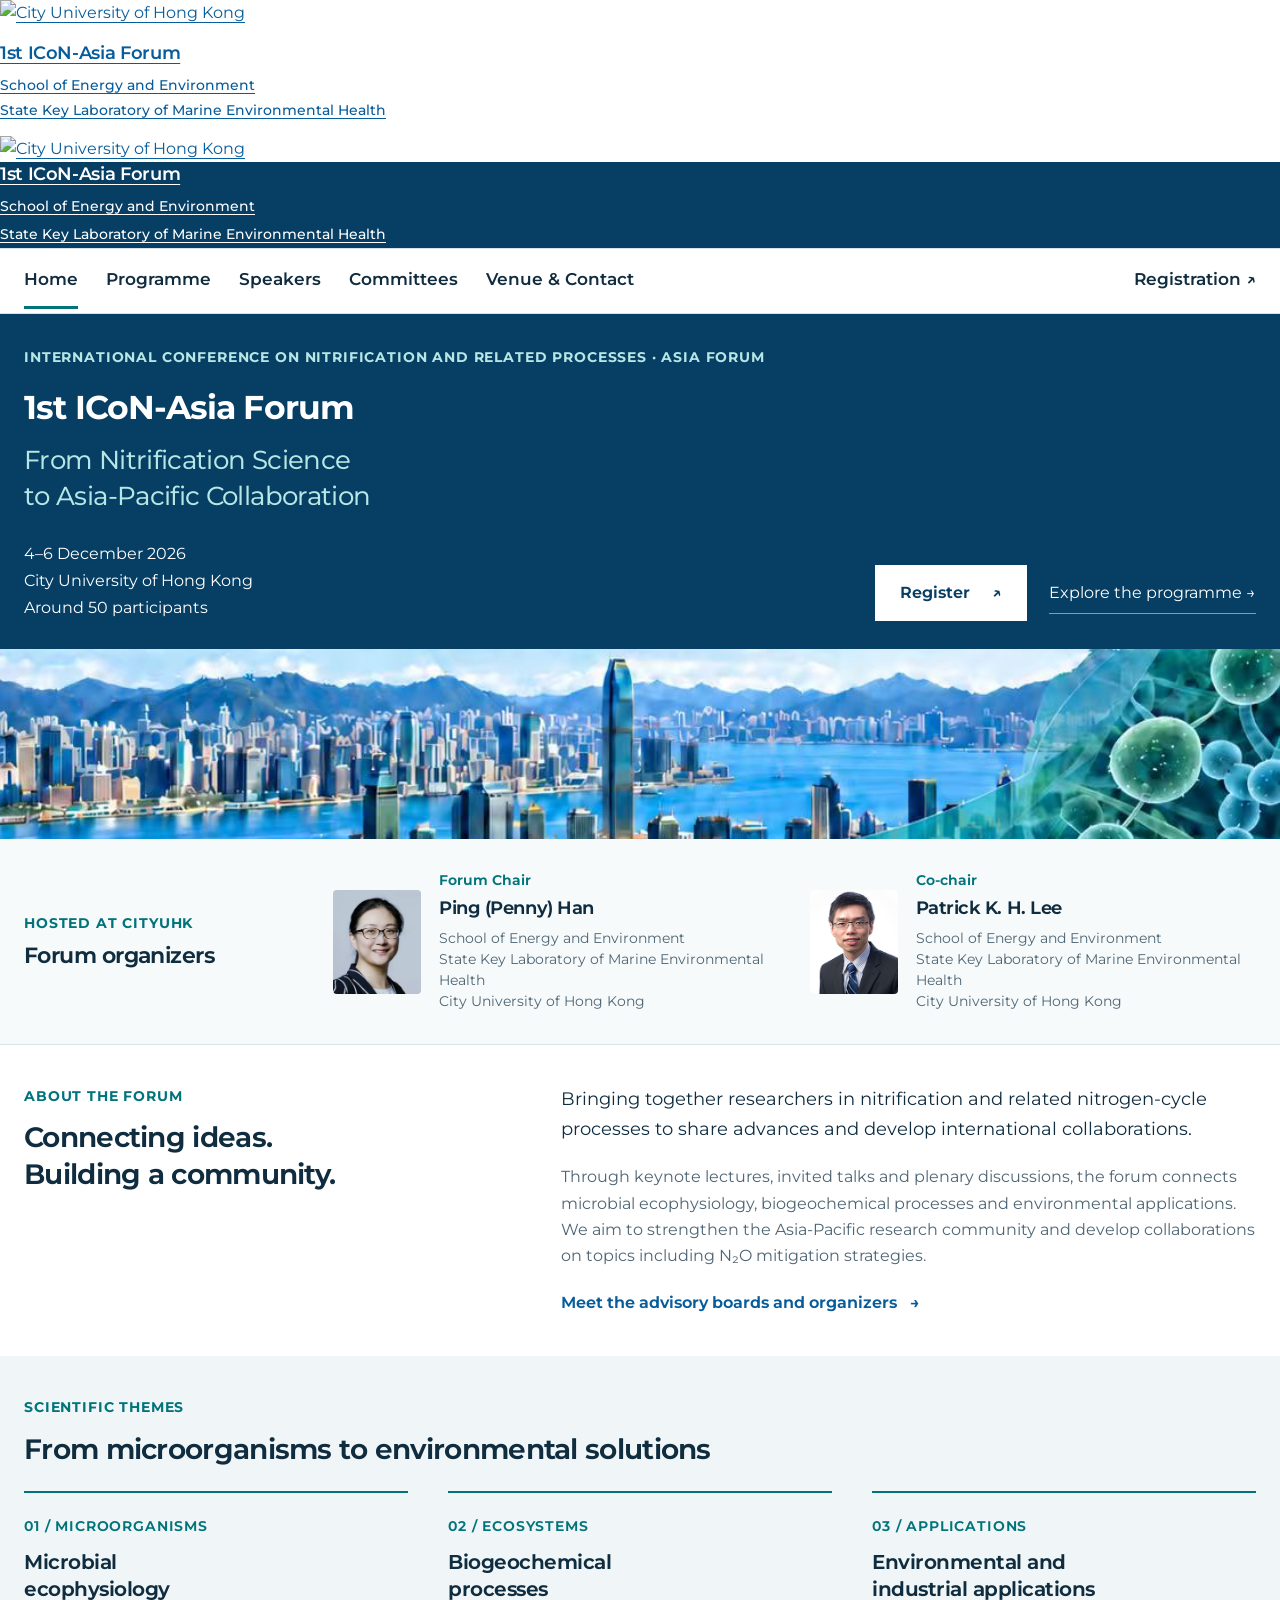
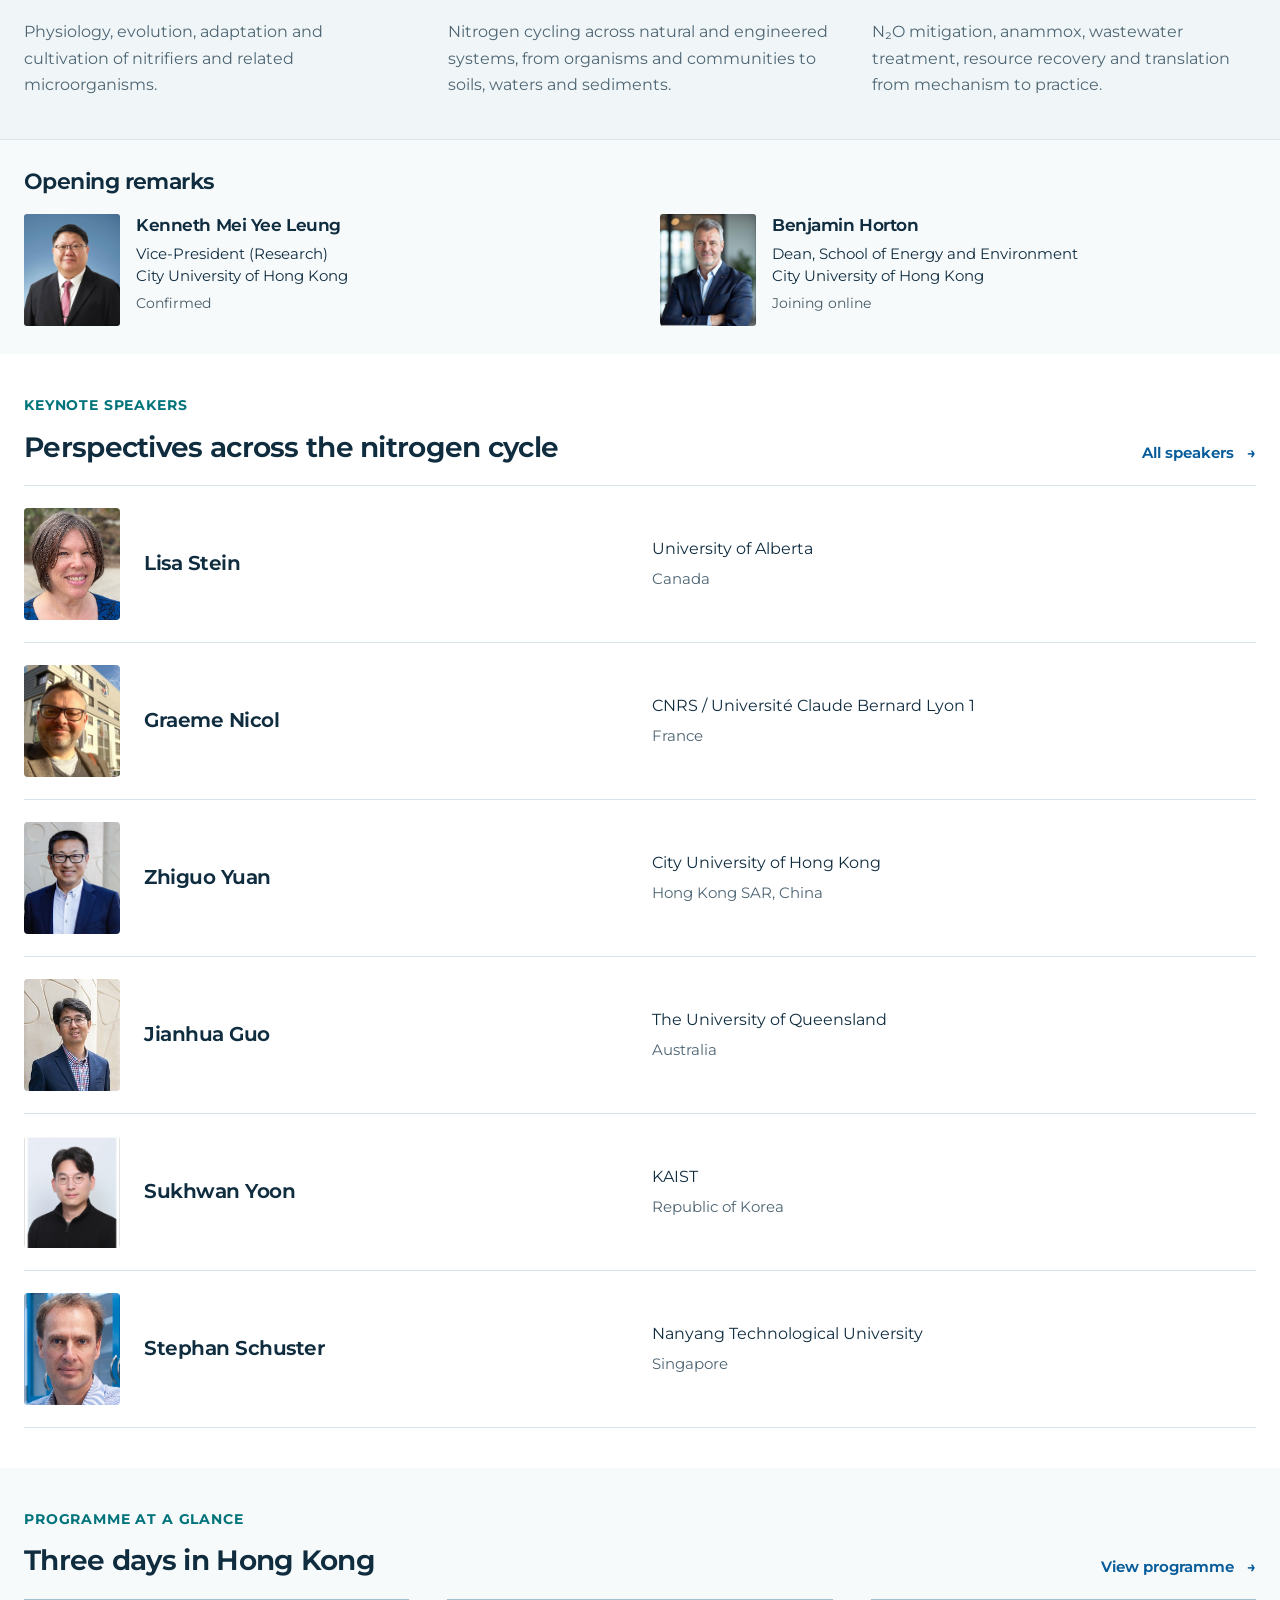
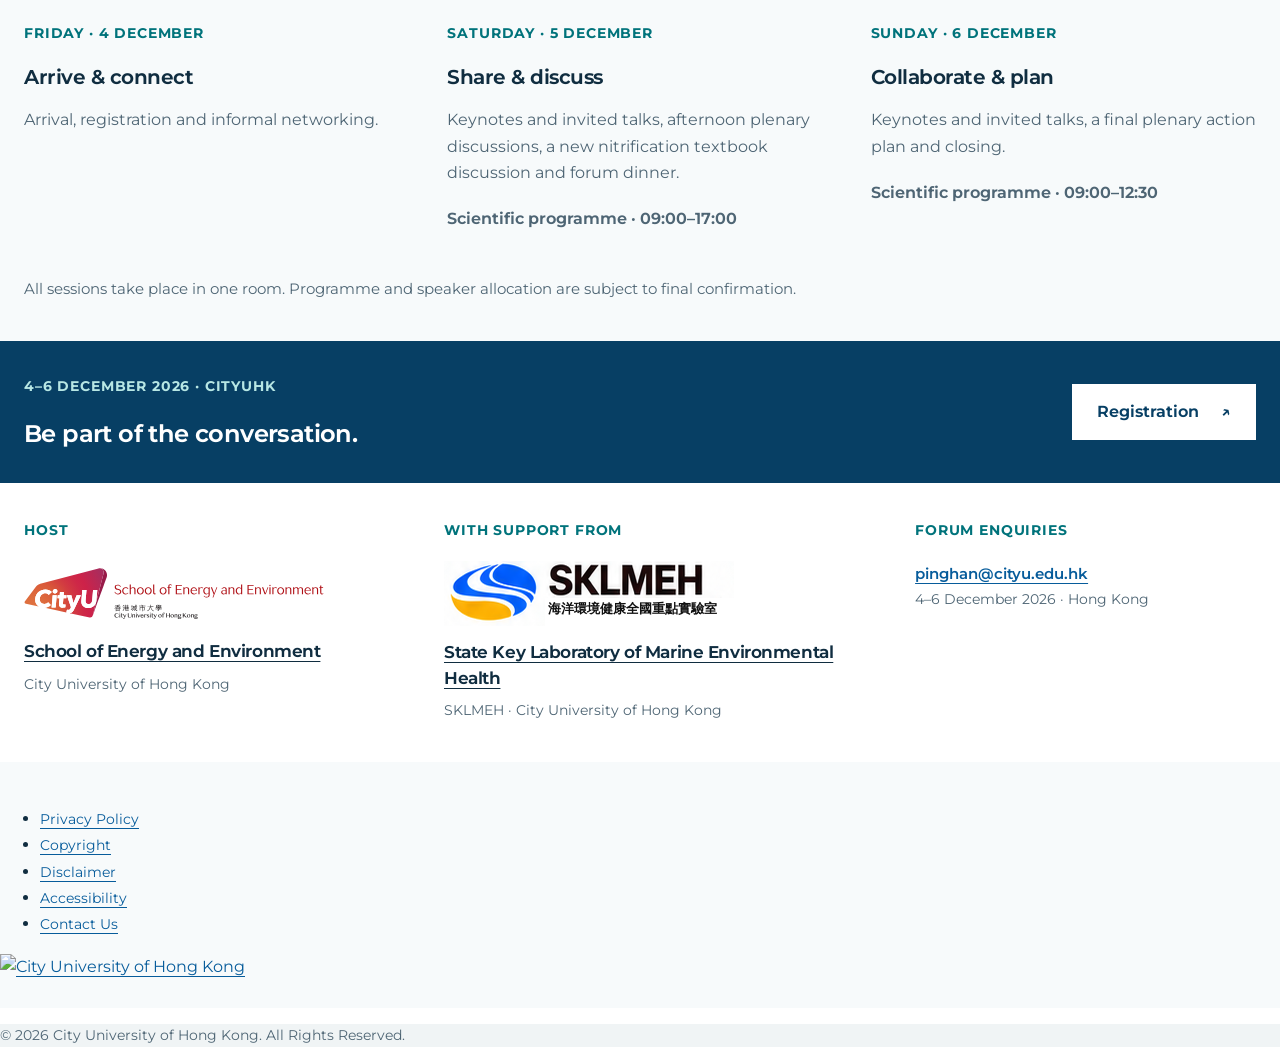
==== index.html @ fdf96204 "Place opening speakers before keynotes with new portraits" ====
<!DOCTYPE html><html lang="en"><head>
<!-- Relative paths allow deployment to any CityU subdirectory. -->

<!-- Required meta tags -->
<meta charset="utf-8">
<meta name="viewport" content="width=device-width, initial-scale=1.0">
<link rel="icon" href="https://template.cityu.edu.hk/template/favicon.ico">

<!-- Preconnect -->
<link rel="preconnect" href="https://template.cityu.edu.hk/">
<link rel="preconnect" href="https://fonts.googleapis.com">
<link rel="preconnect" href="https://fonts.gstatic.com" crossorigin>

<!-- Required CSS -->
<link rel="stylesheet" href="https://fonts.googleapis.com/css2?family=Montserrat:ital,wght@0,100..900;1,100..900&display=swap">
<link rel="stylesheet" href="https://template.cityu.edu.hk/template/v3/css/bootstrap/bootstrap.min.css">
<link rel="stylesheet" href="https://template.cityu.edu.hk/template/v3/css/bootstrap-icons/bootstrap-icons.min.css">
<link rel="stylesheet" href="https://template.cityu.edu.hk/template/v3/css/swiper/swiper-bundle.min.css">
<link rel="stylesheet" href="https://template.cityu.edu.hk/template/v3/css/aos/aos.css">
<link rel="stylesheet" href="https://template.cityu.edu.hk/template/v3/css/custom.css">
<link rel="stylesheet" href="https://template.cityu.edu.hk/template/v3/css/cityu.base.css">

<!-- Place your custom CSS here -->
<link rel="stylesheet" href="css/custom.css?v=20261119b">
<title>1st ICoN-Asia Forum 2026 | CityUHK</title><meta name="description" content="Join the 1st ICoN-Asia Forum at CityUHK, 4–6 December 2026. Nitrification science, nitrogen-cycle research and Asia-Pacific collaboration."><meta name="author" content="School of Energy and Environment, City University of Hong Kong"><meta name="theme-color" content="#073f64"><meta property="og:title" content="1st ICoN-Asia Forum 2026 | CityUHK"><meta property="og:description" content="Join the 1st ICoN-Asia Forum at CityUHK, 4–6 December 2026. Nitrification science, nitrogen-cycle research and Asia-Pacific collaboration."><meta property="og:type" content="website"></head><body class="cityu-template-3 cityu-template-3-0 cityu-base-layout cityu-base-style cityu-theme-blue theme-color-blue forum-site"><a class="skip-link" href="#main-content">Skip to main content</a>
<!-- Header -->
<header class="cityu-header header-color-default">
  <div class="cityu-header-inner">

    <!-- Header : Large screen -->
    <div class="cityu-header-lg d-none d-xl-block">
      <div class="container-max">

        <!-- For Others -->
        <div class="cityu-header-lg-subsite">
          <div class="cityu-header-lg-logo">
            <a href="https://www.cityu.edu.hk" target="_blank" rel="noopener">
              <img src="https://template.cityu.edu.hk/template/logo/CityU/CityU_Horizontal_Logo_CMYK.svg" alt="City University of Hong Kong">
            </a>
          </div>
          <div class="cityu-header-lg-name">
            <a href="index.htm">
              1st ICoN-Asia Forum
            </a>
            <div class="forum-host-unit"><a href="https://www.cityu.edu.hk/see/home.aspx">School of Energy and Environment</a></div>
            <div class="forum-host-unit forum-lab-unit"><a href="https://www.cityu.edu.hk/sklmeh/">State Key Laboratory of Marine Environmental Health</a></div>
          </div>
        </div>

      </div>
    </div>

    <!-- Header : Small screen -->
    <div class="cityu-header-md d-xl-none">

      <!-- For All -->
      <div class="cityu-header-md-logo container-max">
        <a href="https://www.cityu.edu.hk" target="_blank" rel="noopener">
          <img src="https://template.cityu.edu.hk/template/logo/CityU/CityU_Horizontal_Logo_CMYK.svg" alt="City University of Hong Kong">
        </a>
      </div>
      <div class="cityu-header-md-name container-max">
        <a href="index.htm">
          1st ICoN-Asia Forum
        </a>
        <div class="forum-host-unit"><a href="https://www.cityu.edu.hk/see/home.aspx">School of Energy and Environment</a></div>
            <div class="forum-host-unit forum-lab-unit"><a href="https://www.cityu.edu.hk/sklmeh/">State Key Laboratory of Marine Environmental Health</a></div>
      </div>

    </div>

  </div>
</header>

<nav class="cityu-menu menu-color-default forum-nav" aria-label="Main navigation"><div class="cityu-menu-inner container-max"><button class="forum-menu-toggle" type="button" aria-expanded="false" aria-controls="forum-navigation"><span>Menu</span><span aria-hidden="true">☰</span></button><div class="forum-navigation" id="forum-navigation">
<ul class="cityu-menu-main navbar-nav me-auto"><li class="nav-item"><a class="nav-link" href="index.htm">Home</a></li><li class="nav-item"><a class="nav-link" href="programme.htm">Programme</a></li><li class="nav-item"><a class="nav-link" href="speakers.htm">Speakers</a></li><li class="nav-item"><a class="nav-link" href="committees.htm">Committees</a></li><li class="nav-item"><a class="nav-link" href="contact.htm">Venue &amp; Contact</a></li></ul>

<ul class="cityu-menu-tools"><li><a class="forum-register-nav" href="registration.htm">Registration <span aria-hidden="true">↗</span></a></li></ul>

</div></div></nav>

<div class="cityu"><main class="cityu-main" id="main-content" tabindex="-1"><div class="cityu-main-inner"><section class="forum-hero"><div class="forum-container hero-content"><p class="eyebrow">International Conference on Nitrification and Related Processes · Asia Forum</p><h1>1st ICoN-Asia Forum</h1><p class="hero-tagline">From Nitrification Science<br>to Asia-Pacific Collaboration</p><div class="hero-bottom"><p class="hero-details"><span>4–6 December 2026</span><span>City University of Hong Kong</span><span>Around 50 participants</span></p><div class="hero-actions"><a class="forum-button light" href="registration.htm">Register <span aria-hidden="true">↗</span></a><a class="hero-text-link" href="programme.htm">Explore the programme <span aria-hidden="true">→</span></a></div></div></div><div class="harbour-strip" role="img" aria-label="Hong Kong harbour skyline and microbial imagery from the forum poster"><img src="img/forum-banner-poster-v4.jpg" alt="" width="1122" height="1402" fetchpriority="high"></div></section>
<section class="organizer-strip" aria-labelledby="organizers-title"><div class="forum-container organizer-layout"><div><p class="eyebrow">Hosted at CityUHK</p><h2 id="organizers-title">Forum organizers</h2></div><article class="organizer-card"><img class="person-portrait" src="img/people/ping-han.jpg" alt="Ping (Penny) Han" width="88" height="104" loading="lazy" decoding="async"><div><p class="organizer-role">Forum Chair</p><h3><a class="person-profile" href="https://www.cityu.edu.hk/en/see/people/prof-ping-han">Ping (Penny) Han</a></h3><p class="organizer-affiliation">School of Energy and Environment<br>State Key Laboratory of Marine Environmental Health<br>City University of Hong Kong</p></div></article><article class="organizer-card"><img class="person-portrait" src="img/people/patrick-lee.jpg" alt="Patrick K. H. Lee" width="88" height="104" loading="lazy" decoding="async"><div><p class="organizer-role">Co-chair</p><h3><a class="person-profile" href="https://www.cityu.edu.hk/en/see/people/prof-patrick-k-h-lee">Patrick K. H. Lee</a></h3><p class="organizer-affiliation">School of Energy and Environment<br>State Key Laboratory of Marine Environmental Health<br>City University of Hong Kong</p></div></article></div></section>
<section class="forum-section"><div class="forum-container intro-grid"><div><p class="eyebrow">About the forum</p><h2>Connecting ideas.<br>Building a community.</h2></div><div class="intro-copy"><p class="lead-text">Bringing together researchers in nitrification and related nitrogen-cycle processes to share advances and develop international collaborations.</p><p>Through keynote lectures, invited talks and plenary discussions, the forum connects microbial ecophysiology, biogeochemical processes and environmental applications. We aim to strengthen the Asia-Pacific research community and develop collaborations on topics including N₂O mitigation strategies.</p><a class="text-link" href="committees.htm">Meet the advisory boards and organizers <span aria-hidden="true">→</span></a></div></div></section>
<section class="forum-section theme-section"><div class="forum-container"><p class="eyebrow">Scientific themes</p><h2>From microorganisms to environmental solutions</h2><div class="theme-grid"><article><span class="theme-index">01 / Microorganisms</span><h3>Microbial<br> ecophysiology</h3><p>Physiology, evolution, adaptation and cultivation of nitrifiers and related microorganisms.</p></article><article><span class="theme-index">02 / Ecosystems</span><h3>Biogeochemical<br> processes</h3><p>Nitrogen cycling across natural and engineered systems, from organisms and communities to soils, waters and sediments.</p></article><article><span class="theme-index">03 / Applications</span><h3>Environmental and<br> industrial applications</h3><p>N₂O mitigation, anammox, wastewater treatment, resource recovery and translation from mechanism to practice.</p></article></div></div></section>
<section class="forum-section opening-section" aria-labelledby="opening-remarks"><div class="forum-container"><h2 id="opening-remarks">Opening remarks</h2><div class="opening-speakers"><article class="opening-speaker"><img class="opening-portrait" src="img/people/kenneth-leung-portrait.png" alt="Kenneth Mei Yee Leung" width="96" height="112" loading="lazy" decoding="async"><div><h3><a class="person-profile" href="https://www.cityu.edu.hk/en/chem/people/academic-staff/myleung">Kenneth Mei Yee Leung</a></h3><p>Vice-President (Research)<br>City University of Hong Kong</p><p class="opening-mode">Confirmed</p></div></article><article class="opening-speaker"><img class="opening-portrait" src="img/people/benjamin-horton-portrait.jpg" alt="Benjamin Horton" width="96" height="112" loading="lazy" decoding="async"><div><h3><a class="person-profile" href="https://www.cityu.edu.hk/see/people/prof-benjamin-horton">Benjamin Horton</a></h3><p>Dean, School of Energy and Environment<br>City University of Hong Kong</p><p class="opening-mode">Joining online</p></div></article></div></div></section>
<section class="forum-section"><div class="forum-container"><div class="section-title-row"><div><p class="eyebrow">Keynote speakers</p><h2>Perspectives across the nitrogen cycle</h2></div><a class="text-link" href="speakers.htm">All speakers <span aria-hidden="true">→</span></a></div><div class="speaker-list"><article class="speaker-row"><img class="person-portrait speaker-portrait" src="img/people/lisa-stein.jpg" alt="Lisa Stein" width="96" height="112" loading="lazy" decoding="async"><h3><a class="person-profile" href="https://apps.ualberta.ca/directory/person/stein1">Lisa Stein</a></h3><div><p>University of Alberta</p><span>Canada</span></div></article><article class="speaker-row"><img class="person-portrait speaker-portrait" src="img/people/graeme-nicol.jpg" alt="Graeme Nicol" width="96" height="112" loading="lazy" decoding="async"><h3><a class="person-profile" href="https://soilmicrobes.fr/team/">Graeme Nicol</a></h3><div><p>CNRS / Université Claude Bernard Lyon 1</p><span>France</span></div></article><article class="speaker-row"><img class="person-portrait speaker-portrait" src="img/people/zhiguo-yuan.jpg" alt="Zhiguo Yuan" width="96" height="112" loading="lazy" decoding="async"><h3><a class="person-profile" href="https://www.cityu.edu.hk/en/see/people/prof-zhiguo-yuan-am">Zhiguo Yuan</a></h3><div><p>City University of Hong Kong</p><span>Hong Kong SAR, China</span></div></article><article class="speaker-row"><img class="person-portrait speaker-portrait" src="img/people/jianhua-guo.jpg" alt="Jianhua Guo" width="96" height="112" loading="lazy" decoding="async"><h3><a class="person-profile" href="https://about.uq.edu.au/experts/3045">Jianhua Guo</a></h3><div><p>The University of Queensland</p><span>Australia</span></div></article><article class="speaker-row"><img class="person-portrait speaker-portrait" src="img/people/sukhwan-yoon.jpg" alt="Sukhwan Yoon" width="96" height="112" loading="lazy" decoding="async"><h3><a class="person-profile" href="https://cee.kaist.ac.kr/boards/view/people_en/58/sc_category/1">Sukhwan Yoon</a></h3><div><p>KAIST</p><span>Republic of Korea</span></div></article><article class="speaker-row"><img class="person-portrait speaker-portrait" src="img/people/stephan-schuster.png" alt="Stephan Schuster" width="96" height="112" loading="lazy" decoding="async"><h3><a class="person-profile" href="https://www.ntu.edu.sg/sbs/Research/lab-pages/stephan-schuster-lab">Stephan Schuster</a></h3><div><p>Nanyang Technological University</p><span>Singapore</span></div></article></div></div></section>

<section class="forum-section programme-summary"><div class="forum-container"><div class="section-title-row"><div><p class="eyebrow">Programme at a glance</p><h2>Three days in Hong Kong</h2></div><a class="text-link" href="programme.htm">View programme <span aria-hidden="true">→</span></a></div><div class="days-grid"><article><p class="day-label">Friday · 4 December</p><h3>Arrive &amp; connect</h3><p>Arrival, registration and informal networking.</p></article><article><p class="day-label">Saturday · 5 December</p><h3>Share &amp; discuss</h3><p>Keynotes and invited talks, afternoon plenary discussions, a new nitrification textbook discussion and forum dinner.</p><p class="time-note">Scientific programme · 09:00–17:00</p></article><article><p class="day-label">Sunday · 6 December</p><h3>Collaborate &amp; plan</h3><p>Keynotes and invited talks, a final plenary action plan and closing.</p><p class="time-note">Scientific programme · 09:00–12:30</p></article></div><p class="subtle-note">All sessions take place in one room. Programme and speaker allocation are subject to final confirmation.</p></div></section><section class="join-band"><div class="forum-container join-inner"><div><p class="eyebrow">4–6 December 2026 · CityUHK</p><h2>Be part of the conversation.</h2></div><a class="forum-button light" href="registration.htm">Registration <span aria-hidden="true">↗</span></a></div></section></div></main></div>
<footer class="cityu-footer footer-color-default forum-footer"><div class="forum-container forum-footer-top"><div><p class="eyebrow">Host</p><a class="footer-partner-logo" href="https://www.cityu.edu.hk/see/home.aspx"><img src="img/logos/see-logo.svg" alt="School of Energy and Environment, City University of Hong Kong" width="300" height="60" loading="lazy" decoding="async"></a><h2><a href="https://www.cityu.edu.hk/see/home.aspx">School of Energy and Environment</a></h2><p>City University of Hong Kong</p></div><div><p class="eyebrow">With support from</p><a class="footer-partner-logo footer-lab-logo" href="https://www.cityu.edu.hk/sklmeh/" aria-label="State Key Laboratory of Marine Environmental Health"><span class="poster-lab-logo" role="img" aria-label="SKLMEH · 海洋環境健康全國重點實驗室"><img src="downloads/icon-asia-forum-poster.png" alt="" width="1122" height="1402" loading="lazy" decoding="async" aria-hidden="true"><span class="lab-name-zh" lang="zh-Hant">海洋環境健康全國重點實驗室</span></span></a><h2><a href="https://www.cityu.edu.hk/sklmeh/">State Key Laboratory of Marine Environmental Health</a></h2><p>SKLMEH · City University of Hong Kong</p></div><div class="footer-contact"><p class="eyebrow">Forum enquiries</p><a href="mailto:pinghan@cityu.edu.hk">pinghan@cityu.edu.hk</a><p>4–6 December 2026 · Hong Kong</p></div></div><div class="cityu-footer-main"><div class="cityu-footer-main-inner container-xxl">
<!-- Footer Links -->
<ul class="cityu-footer-links">
  <li>
    <a href="https://www.cityu.edu.hk/web/privacy" target="_blank" rel="noopener">
      Privacy Policy
    </a>
  </li>
  <li>
    <a href="https://www.cityu.edu.hk/web/copyright" target="_blank" rel="noopener">
      Copyright
    </a>
  </li>
  <li>
    <a href="https://www.cityu.edu.hk/web/disclaimer" target="_blank" rel="noopener">
      Disclaimer
    </a>
  </li>
  <li>
    <a href="https://www.cityu.edu.hk/web/accessibility" target="_blank" rel="noopener">
      Accessibility
    </a>
  </li>
  <li><a href="contact.htm#accessibility-support">Contact Us</a></li>
</ul>
<div class="cityu-footer-logo"><a href="https://www.cityu.edu.hk" target="_blank" rel="noopener"><img loading="lazy" src="https://template.cityu.edu.hk/template/logo/CityU/CityU_Vertical_Logo_CMYK.svg" alt="City University of Hong Kong"></a></div></div></div><div class="cityu-footer-bottom"><div class="cityu-footer-bottom-inner container-xxl">
<ul class="cityu-footer-media"></ul>

<div class="cityu-footer-copyright">© <span id="year_time">2026</span> City University of Hong Kong. All Rights Reserved.</div></div></div></footer>

<!-- Required config file -->
<script src="js/cityu.config.js"></script>

<!-- Required scripts -->
<script src="https://template.cityu.edu.hk/template/v3/js/jquery/jquery.min.js"></script>
<script src="https://template.cityu.edu.hk/template/v3/js/bootstrap/bootstrap.bundle.min.js"></script>
<script src="https://template.cityu.edu.hk/template/v3/js/swiper/swiper-bundle.min.js"></script>
<script src="https://template.cityu.edu.hk/template/v3/js/aos/aos.js"></script>
<script src="https://template.cityu.edu.hk/template/v3/js/script.js"></script>
<script src="https://template.cityu.edu.hk/template/v3/js/cityu.base.js"></script>

<!-- Place your custom scripts here -->
<script src="js/custom.js"></script>
</body></html>
---- css/custom.css ----
/* ICoN-Asia Forum: extensions to CityU Web Template 3.0, blue theme. */
:root{--forum-ink:#102d40;--forum-navy:#073f64;--forum-blue:#075c9b;--forum-teal:#00737b;--forum-muted:#4e6574;--forum-line:#d6e3e8;--forum-wash:#f0f6f7}
body.forum-site{margin:0;color:var(--forum-ink);font-family:Montserrat,Arial,sans-serif;font-size:16px;line-height:1.7;background:white}.forum-site *{box-sizing:border-box}.forum-site a{color:var(--forum-blue);text-underline-offset:4px}.forum-site a:hover{color:var(--forum-teal)}.forum-site a:focus-visible,.forum-site button:focus-visible,.forum-site summary:focus-visible{outline:3px solid #075c9b;outline-offset:3px;box-shadow:0 0 0 3px white}.forum-site h1,.forum-site h2,.forum-site h3{font-family:Montserrat,Arial,sans-serif;color:var(--forum-ink);line-height:1.22;letter-spacing:-.035em}.forum-site h2{font-size:clamp(26px,3vw,38px);font-weight:650;margin:0 0 24px}.forum-site h3{font-size:22px;font-weight:650;margin:0 0 16px}.forum-site p{margin:0 0 20px}.forum-site img{max-width:100%}.forum-container{width:min(1200px,calc(100% - 80px));margin-inline:auto}.forum-section{padding:84px 0}.compact-top{padding-top:46px}.eyebrow{font-size:12px;font-weight:700;letter-spacing:.14em;text-transform:uppercase;color:var(--forum-teal);margin-bottom:20px!important}.lead-text{font-size:21px;line-height:1.65}.text-link{font-weight:650;text-decoration:none;display:inline-block}.text-link span{margin-left:9px}.subtle-note,.form-note{color:var(--forum-muted);font-size:13px}.notice{padding:18px 22px;background:var(--forum-wash);border-left:3px solid var(--forum-teal);font-size:14px;color:var(--forum-muted)}
.skip-link{position:absolute;top:-80px;left:20px;padding:12px 20px;background:white;z-index:3000}.skip-link:focus{top:8px}.forum-site .cityu-header-lg-name a,.forum-site .cityu-header-md-name a{font-weight:600;letter-spacing:-.02em}.forum-site .cityu-header-lg-subsite{min-height:112px}.forum-site .cityu-header-lg-logo img{max-height:75px}.forum-nav{position:sticky;top:0;z-index:900;border-block:1px solid var(--forum-line);background:#fff!important}.forum-nav .cityu-menu-inner{width:min(1200px,calc(100% - 80px));margin:auto;padding:0;display:block}.forum-navigation{display:flex;align-items:center;justify-content:space-between;min-height:64px}.forum-nav ul{display:flex;flex-direction:row;list-style:none;margin:0;padding:0;align-items:center;gap:24px}.forum-nav .nav-link,.forum-nav .cityu-menu-tools a{padding:20px 0!important;color:var(--forum-ink)!important;font-size:14px;font-weight:600;text-decoration:none;white-space:nowrap}.forum-nav a[aria-current=page]{box-shadow:inset 0 -3px var(--forum-teal)}.forum-nav .forum-register-nav{color:var(--forum-teal)!important}.forum-menu-toggle{display:none}
.forum-hero{background:var(--forum-navy);overflow:hidden}.hero-content{padding-top:52px;padding-bottom:42px}.forum-hero .eyebrow{color:#b7e7e4;max-width:1000px;line-height:1.7}.forum-hero h1{font-size:clamp(38px,4.8vw,66px);font-weight:700;color:white;margin:0 0 18px}.hero-tagline{font-size:clamp(24px,2.7vw,36px);line-height:1.3;color:#b7e7e4;font-weight:450;letter-spacing:-.025em;margin-bottom:34px!important}.hero-bottom{display:flex;align-items:flex-end;justify-content:space-between;gap:24px}.hero-details{color:white;font-size:14px;line-height:1.8;margin:0!important;display:flex;flex-direction:column}.hero-actions{display:flex;align-items:center;gap:22px}.forum-button{display:inline-flex;align-items:center;justify-content:center;gap:22px;padding:15px 24px;border:1px solid var(--forum-navy);background:var(--forum-navy);color:white!important;text-decoration:none;font-size:14px;font-weight:650;line-height:1.5;transition:background .15s}.forum-button:hover{background:var(--forum-teal);border-color:var(--forum-teal)}.forum-button.light{background:white;border-color:white;color:var(--forum-navy)!important}.forum-button.light:hover{background:#ddf0ee;border-color:#ddf0ee}.hero-text-link{font-size:13px;color:white!important;text-decoration:none;border-bottom:1px solid #7b9eb2;padding:8px 0}.harbour-strip{position:relative;width:100%;aspect-ratio:1122/178;overflow:hidden;background:#2b899e}.harbour-strip img{position:absolute;width:100%;height:auto;max-width:none;top:0;left:0;transform:translateY(-14.2%)}
.intro-grid{display:grid;grid-template-columns:.85fr 1.35fr;gap:100px}.intro-copy p:not(.lead-text){color:var(--forum-muted)}.theme-section{background:var(--forum-wash)}.theme-grid{display:grid;grid-template-columns:repeat(3,1fr);gap:40px;margin-top:44px}.theme-grid article{border-top:2px solid var(--forum-teal);padding-top:22px}.theme-index{font-size:11px;font-weight:650;color:var(--forum-teal);text-transform:uppercase;letter-spacing:.1em;display:block;margin-bottom:24px}.theme-grid h3{font-size:24px}.theme-grid p{color:var(--forum-muted);font-size:15px;margin:0}.section-title-row{display:flex;justify-content:space-between;align-items:flex-end;gap:35px;margin-bottom:24px}.section-title-row .text-link{white-space:nowrap;margin-bottom:26px;font-size:14px}.speaker-list{border-top:1px solid var(--forum-line)}.speaker-row{display:grid;grid-template-columns:55px 1fr 1.25fr;gap:22px;align-items:center;padding:24px 0;border-bottom:1px solid var(--forum-line)}.speaker-number{font-size:13px;color:var(--forum-teal)}.speaker-row h2,.speaker-row h3{font-size:25px;margin:0}.speaker-row p{font-size:15px;line-height:1.5;margin:0 0 4px}.speaker-row span{font-size:13px;color:var(--forum-muted)}.speaker-list+.notice{margin-top:28px}.programme-summary{background:#f7fafb}.days-grid{display:grid;grid-template-columns:repeat(3,1fr);gap:38px}.days-grid article{border-top:1px solid #a0becb;padding-top:22px}.day-label{font-size:12px;text-transform:uppercase;letter-spacing:.04em;font-weight:700;color:var(--forum-teal)}.days-grid h3{font-size:24px}.days-grid p:not(.day-label){color:var(--forum-muted);font-size:14px}.time-note{font-weight:650}.days-grid+.subtle-note{margin-top:24px;margin-bottom:0}.join-band{background:var(--forum-navy);padding:48px 0}.join-inner{display:flex;justify-content:space-between;align-items:center;gap:24px}.join-band .eyebrow{color:#b7e7e4}.join-band h2{color:white;margin:0;font-size:32px}.forum-footer{background:white!important}.forum-footer-top{display:grid;grid-template-columns:1.1fr 1.25fr 1fr;gap:45px;padding-top:56px;padding-bottom:40px}.forum-footer h2{font-size:17px;line-height:1.5;letter-spacing:-.01em;margin:0 0 8px}.forum-footer p{font-size:12px;color:var(--forum-muted);margin-bottom:12px}.forum-footer .eyebrow{font-size:10px;color:var(--forum-teal)}.footer-contact a{font-size:14px;font-weight:600}.forum-footer .cityu-footer-main{background:#f7fafb!important}.forum-footer .cityu-footer-main-inner{padding-top:28px;padding-bottom:28px}.forum-footer .cityu-footer-links{gap:20px}.forum-footer .cityu-footer-links a{font-size:12px}.forum-footer .cityu-footer-logo img{max-height:75px}.forum-footer .cityu-footer-bottom{background:#f0f4f5!important}.forum-footer .cityu-footer-copyright{font-size:11px;color:var(--forum-muted)}
.page-heading{background:var(--forum-wash);padding:24px 0 48px}.forum-breadcrumb{display:flex;gap:10px;color:var(--forum-muted);font-size:11px;margin-bottom:40px}.forum-breadcrumb a{color:var(--forum-muted)}.page-heading h1{font-size:clamp(38px,5vw,60px);font-weight:650;margin:0 0 20px}.page-intro{max-width:770px;color:var(--forum-muted);font-size:18px;margin:0!important}.format-strip{display:flex;flex-wrap:wrap;gap:16px 36px;border-block:1px solid var(--forum-line);padding:18px 0;margin-bottom:20px}.format-strip p{font-size:13px;margin:0}.format-strip strong{display:block;color:var(--forum-teal)}.schedule{margin-top:50px}.schedule-day{display:grid;grid-template-columns:150px 1fr;gap:45px;padding:40px 0;border-top:1px solid var(--forum-line)}.date-column{display:flex;flex-direction:column;line-height:1.2;color:var(--forum-teal)}.date-column span{font-size:13px}.date-column strong{font-size:66px;font-weight:500;letter-spacing:-.06em;margin:8px 0}.schedule-day h2{font-size:30px;margin:0 0 12px}.day-hours{color:var(--forum-muted);font-size:14px}.schedule-entry{display:grid;grid-template-columns:160px 1fr;gap:24px;border-top:1px solid var(--forum-line);padding:22px 0}.session-time{font-size:13px;font-weight:600;color:var(--forum-teal);margin:0!important}.schedule-entry h3{font-size:18px;margin:0 0 8px;letter-spacing:-.01em}.schedule-entry p:not(.session-time){font-size:14px;color:var(--forum-muted);margin:0}.highlight-entry{background:var(--forum-wash);padding:22px 18px;margin-inline:-18px;border-top:0}.discussion-grid{display:grid;grid-template-columns:1fr 1.1fr;gap:70px}.focus-list{list-style:none;padding:0;margin:0}.focus-list li{padding:16px 0;border-bottom:1px solid #cbdce3;font-size:15px}.focus-list li:first-child{padding-top:0}.opening-grid{display:grid;grid-template-columns:1fr 1fr;gap:60px;margin-top:38px}.opening-grid article{border-top:2px solid var(--forum-teal);padding-top:24px}.opening-grid h3{font-size:27px}.opening-grid p{color:var(--forum-muted);font-size:15px}.status-label,.role-label{color:var(--forum-teal)!important;font-size:13px;font-weight:600}.status-label{border:1px solid #94bcbc;padding:6px 12px;display:inline-block}.board-grid{display:grid;grid-template-columns:1fr 1fr;gap:90px;margin-top:55px}.board-grid h2{font-size:30px}.name-list{list-style:none;padding:0;margin:0;border-top:1px solid var(--forum-line)}.name-list li{padding:14px 0;border-bottom:1px solid var(--forum-line);font-size:20px}.registration-grid{display:grid;grid-template-columns:1.2fr .8fr;gap:100px;align-items:start}.registration-grid .forum-button{margin:14px 0 12px}.registration-grid>div>p:not(.lead-text):not(.eyebrow){color:var(--forum-muted)}.qr-panel{background:var(--forum-wash);border:1px solid var(--forum-line);padding:30px;text-align:center;margin:0}.qr-panel img{width:292px;height:auto;background:white}.qr-panel figcaption{font-size:23px;font-weight:650;margin-top:22px;color:var(--forum-navy)}.qr-panel p{font-size:12px;color:var(--forum-muted);margin:10px 0 0}.registration-download{border-top:1px solid var(--forum-line);padding-top:26px;margin-top:30px}.registration-download h3{font-size:21px}.registration-download p{font-size:14px}.faq-layout{display:grid;grid-template-columns:.8fr 1.2fr;gap:80px}.faq-list details{padding:22px 0;border-bottom:1px solid #cbdce3}.faq-list details:first-child{padding-top:0}.faq-list summary{cursor:pointer;font-size:16px;font-weight:600;line-height:1.5}.faq-list details p{font-size:14px;color:var(--forum-muted);margin:18px 0 8px}.faq-list details a{font-size:14px}.contact-grid{display:grid;grid-template-columns:1.05fr 1fr;gap:100px}.contact-panel{padding:36px;background:var(--forum-wash)}.contact-panel h2{font-size:29px}.contact-panel p{font-size:14px}.contact-email{font-size:18px;font-weight:600;overflow-wrap:anywhere}.contact-panel hr{border:0;border-top:1px solid #b9d1d9;margin:30px 0}
@media(max-width:1199px){.forum-site .cityu-header-md-logo img{height:60px}.forum-site .cityu-header-md-name a{font-size:20px}.forum-site .cityu-header-md-name{padding-block:12px}.forum-nav ul{gap:18px}.forum-nav .nav-link,.forum-nav .cityu-menu-tools a{font-size:12px}.forum-nav .cityu-menu-main{display:flex!important}.intro-grid{gap:50px}.registration-grid,.contact-grid{gap:55px}.forum-footer-top{gap:30px}.hero-actions{gap:16px}}
@media(max-width:800px){.forum-container,.forum-nav .cityu-menu-inner{width:calc(100% - 40px)}.forum-section{padding:56px 0}.compact-top{padding-top:32px}.forum-menu-ready .forum-menu-toggle{display:flex;align-items:center;justify-content:space-between;width:100%;padding:14px 0;background:none;border:0;color:var(--forum-ink);font-size:15px;font-weight:600}.forum-navigation{display:block;padding-bottom:18px;min-height:0}.forum-menu-ready .forum-navigation{display:none}.forum-menu-ready .forum-navigation.is-open{display:block}.forum-nav ul{display:flex!important;flex-direction:column;align-items:stretch;gap:0;width:100%}.forum-nav .nav-link,.forum-nav .cityu-menu-tools a{display:block;font-size:14px;padding:12px 0!important}.forum-nav a[aria-current=page]{box-shadow:none;color:var(--forum-teal)!important}.hero-content{padding-top:36px;padding-bottom:32px}.forum-hero .eyebrow{font-size:10px}.hero-tagline{margin-bottom:24px!important}.hero-bottom{display:block}.hero-actions{margin-top:25px;flex-wrap:wrap}.harbour-strip{aspect-ratio:1122/178}.intro-grid,.discussion-grid,.faq-layout,.registration-grid,.contact-grid{grid-template-columns:1fr;gap:28px}.theme-grid,.days-grid{grid-template-columns:1fr;gap:32px}.theme-grid h3 br{display:none}.theme-grid h3{font-size:23px}.theme-grid{margin-top:30px}.section-title-row{display:block}.section-title-row .text-link{margin:0 0 20px}.speaker-row{grid-template-columns:30px 1fr;gap:4px 12px;padding:22px 0}.speaker-row h2,.speaker-row h3{font-size:23px}.speaker-row>div:last-child{grid-column:2}.speaker-row p{font-size:13px}.speaker-number{grid-row:1/3;align-self:start;padding-top:5px}.speaker-row span{font-size:12px}.join-inner{display:block}.join-inner .forum-button{margin-top:26px}.join-band h2{font-size:28px}.forum-footer-top{grid-template-columns:1fr;gap:24px;padding-top:38px}.forum-footer .cityu-footer-links{flex-wrap:wrap}.page-heading{padding-bottom:34px}.forum-breadcrumb{margin-bottom:28px}.page-intro{font-size:16px}.format-strip{display:grid;grid-template-columns:1fr 1fr;gap:14px}.schedule-day{grid-template-columns:65px 1fr;gap:20px;padding:30px 0}.date-column strong{font-size:46px}.date-column span{font-size:11px}.schedule-day h2{font-size:24px}.schedule-entry{grid-template-columns:1fr;gap:9px}.schedule-entry h3{font-size:17px}.board-grid,.opening-grid{grid-template-columns:1fr;gap:42px}.board-grid{margin-top:35px}.name-list li{font-size:18px}.opening-grid h3{font-size:24px}.qr-panel{max-width:400px;width:100%;margin-inline:auto;padding:25px}.contact-panel{padding:26px}.forum-site .cityu-main{overflow:visible}.forum-site .cityu-header-md-name{line-height:1.4}.forum-site .cityu-header-md-logo{padding-top:15px;padding-bottom:12px}.forum-site .cityu-header-md-logo img{max-width:260px}}
@media(prefers-reduced-motion:reduce){*{scroll-behavior:auto!important;transition:none!important;animation:none!important}}
@media print{.cityu-header,.forum-nav,.forum-footer,.join-band,.hero-actions,.skip-link{display:none!important}.forum-container{width:100%}.forum-section{padding:24px 0}.page-heading{padding:20px 0;background:white}.forum-breadcrumb{display:none}.schedule-day{break-inside:avoid}.forum-site{font-size:11pt}.speaker-row{break-inside:avoid}}
/* Explicit text sizes take precedence over the shared template paragraph rules. */
body.forum-site .hero-tagline{font-size:clamp(24px,2.7vw,36px);line-height:1.3}
body.forum-site .lead-text{font-size:21px;line-height:1.65}
body.forum-site .eyebrow{font-size:12px;line-height:1.7}
body.forum-site .hero-details{font-size:14px}
body.forum-site .subtle-note,body.forum-site .form-note{font-size:13px}
body.forum-site .page-intro{font-size:18px}
body.forum-site .day-label{font-size:12px}
body.forum-site .notice{font-size:14px}
body.forum-site .forum-footer .eyebrow{font-size:10px}
body.forum-site .forum-menu-toggle{justify-content:space-between;width:100%}
body.forum-site .cityu-header-md-name{background:var(--forum-navy)}
body.forum-site .cityu-header-md-name a{color:white}
@media(max-width:800px){body.forum-site .forum-hero .eyebrow{font-size:10px}body.forum-site .page-intro{font-size:16px}body.forum-site .lead-text{font-size:19px}body.forum-site .forum-menu-toggle span:last-child{margin-left:auto}}
/* The supplied mobile template reserves a narrow navigation rail; use a full-width forum menu. */
body.forum-site .forum-nav{width:100%!important;height:auto!important;left:0;right:auto}
body.forum-site .forum-nav .cityu-menu-inner{width:min(1200px,calc(100% - 80px))!important}
@media(max-width:800px){body.forum-site .forum-nav .cityu-menu-inner{width:calc(100% - 40px)!important}}
@media(max-width:800px){body.forum-site .forum-navigation ul,body.forum-site .forum-navigation li{position:static!important;margin:0!important;padding:0!important;width:auto!important;transform:none!important}}

/* Event-site identity and access: shared by every page. */
body.forum-site .forum-host-unit{margin-top:7px;line-height:1.45}
body.forum-site .cityu-header-lg-name .forum-host-unit a{display:inline;font-size:14px;font-weight:500;letter-spacing:0;color:var(--forum-blue);text-decoration:underline;text-underline-offset:3px}
body.forum-site .cityu-header-md-name .forum-host-unit a{display:inline;font-size:14px;font-weight:500;letter-spacing:0;color:white;text-decoration:underline;text-underline-offset:3px}
body.forum-site .cityu-header-lg-name{min-width:0;padding-block:15px}
body.forum-site .cityu-header-md-name{height:auto!important}
body.forum-site .cityu-header-md-name .forum-host-unit{padding-bottom:3px}
body.forum-site .forum-footer h2 a{color:var(--forum-ink);text-decoration:underline}
#main-content,#accessibility-support{scroll-margin-top:90px}
body.forum-site .contact-panel h3{font-size:20px}
@media(max-width:800px){body.forum-site .forum-host-unit{margin-top:5px}body.forum-site .cityu-header-md-name .forum-host-unit a{font-size:13px}}

/* Balanced typography: consistent body text, restrained headings and readable labels. */
body.forum-site{
 --forum-text:1rem;
 --forum-text-small:.9375rem;
 --forum-text-label:.875rem;
 --forum-text-lead:1.125rem;
 font-size:var(--forum-text);
 line-height:1.65;
}
body.forum-site p{font-size:var(--forum-text);line-height:1.65}
body.forum-site h1,body.forum-site h2,body.forum-site h3{letter-spacing:-.025em;line-height:1.3}
body.forum-site .forum-hero h1{font-size:clamp(2rem,3.5vw,3rem);line-height:1.18}
body.forum-site .page-heading h1{font-size:clamp(2rem,3vw,2.625rem)}
body.forum-site h2{font-size:clamp(1.5rem,2.2vw,1.75rem)}
body.forum-site h3{font-size:1.25rem}
body.forum-site .hero-tagline{font-size:clamp(1.25rem,2vw,1.625rem);line-height:1.4}
body.forum-site .lead-text,body.forum-site .page-intro{font-size:var(--forum-text-lead);line-height:1.65}
body.forum-site .eyebrow,body.forum-site .forum-hero .eyebrow,body.forum-site .forum-footer .eyebrow,
body.forum-site .theme-index,body.forum-site .day-label{font-size:var(--forum-text-label);line-height:1.6;letter-spacing:.06em}
body.forum-site .hero-details{font-size:var(--forum-text);line-height:1.7}
body.forum-site .nav-link,body.forum-site .cityu-menu-tools a,body.forum-site .forum-menu-toggle{font-size:var(--forum-text-small);line-height:1.6}
body.forum-site .cityu-header-lg-name>a,body.forum-site .cityu-header-md-name>a{font-size:1.25rem;line-height:1.4}
body.forum-site .cityu-header-lg-name .forum-host-unit a,body.forum-site .cityu-header-md-name .forum-host-unit a{font-size:var(--forum-text-label);line-height:1.5}
body.forum-site .forum-button,body.forum-site .hero-text-link,body.forum-site .text-link{font-size:var(--forum-text);line-height:1.5}
body.forum-site .section-title-row .text-link{font-size:var(--forum-text-small)}
body.forum-site .subtle-note,body.forum-site .form-note,body.forum-site .notice,
body.forum-site .format-strip p,body.forum-site .session-time,body.forum-site .day-hours{font-size:var(--forum-text-small);line-height:1.65}
body.forum-site .theme-grid h3,body.forum-site .days-grid h3,
body.forum-site .speaker-row h2,body.forum-site .speaker-row h3,
body.forum-site .opening-grid h3{font-size:1.25rem;line-height:1.35}
body.forum-site .theme-grid p,body.forum-site .speaker-row p,body.forum-site .days-grid p:not(.day-label),
body.forum-site .schedule-entry p:not(.session-time),body.forum-site .opening-grid p,
body.forum-site .faq-list details p,body.forum-site .faq-list details a,body.forum-site .contact-panel p,
body.forum-site .registration-download p,body.forum-site .focus-list li{font-size:var(--forum-text);line-height:1.65}
body.forum-site .speaker-row span,body.forum-site .status-label,body.forum-site .role-label{font-size:var(--forum-text-small);line-height:1.6}
body.forum-site .speaker-number{font-size:var(--forum-text-label)}
body.forum-site .join-band h2,body.forum-site .schedule-day h2,body.forum-site .board-grid h2,body.forum-site .contact-panel h2{font-size:1.5rem;line-height:1.3}
body.forum-site .schedule-entry h3,body.forum-site .registration-download h3,body.forum-site .contact-panel h3,body.forum-site .qr-panel figcaption{font-size:1.125rem;line-height:1.4}
body.forum-site .name-list li{font-size:1.125rem;line-height:1.6}
body.forum-site .date-column strong{font-size:2.75rem;line-height:1.1}
body.forum-site .date-column span,body.forum-site .forum-breadcrumb,body.forum-site .qr-panel p{font-size:var(--forum-text-label);line-height:1.6}
body.forum-site .forum-footer h2{font-size:1.0625rem;line-height:1.5}
body.forum-site .forum-footer p,body.forum-site .cityu-footer-links a,body.forum-site .cityu-footer-copyright{font-size:var(--forum-text-label);line-height:1.6}
body.forum-site .footer-contact a{font-size:var(--forum-text-small)}
body.forum-site .hero-content{padding-top:44px;padding-bottom:36px}
body.forum-site .hero-tagline{margin-bottom:26px!important}
body.forum-site .section-title-row .text-link{margin-bottom:24px}
@media(max-width:800px){
 body.forum-site .hero-content{padding-top:30px;padding-bottom:30px}
 body.forum-site .date-column strong{font-size:2.25rem}
 body.forum-site .schedule-day{grid-template-columns:70px 1fr;gap:18px}
 body.forum-site .section-title-row .text-link{margin-bottom:20px}
}

/* Compact harbour banner and profile portraits. Source photos remain unmodified. */
body.forum-site .harbour-strip{height:clamp(38px,9vw,120px);aspect-ratio:auto}
body.forum-site .person-portrait{display:block;width:96px;height:112px;object-fit:cover;object-position:50% 18%;border-radius:4px;background:var(--forum-wash)}
body.forum-site .person-profile{color:var(--forum-ink);text-decoration:none;font-size:inherit}
body.forum-site .person-profile:hover,body.forum-site .person-profile:focus-visible{color:var(--forum-blue);text-decoration:underline}
body.forum-site .speaker-row{grid-template-columns:96px 1fr 1.25fr;gap:24px;padding:22px 0}
body.forum-site .organizer-strip{padding:32px 0;border-bottom:1px solid var(--forum-line);background:#f7fafb}
body.forum-site .organizer-layout{display:grid;grid-template-columns:.75fr 1.2fr 1.2fr;gap:30px;align-items:center}
body.forum-site .organizer-layout .eyebrow{margin-bottom:8px!important}
body.forum-site .organizer-layout h2{font-size:1.375rem;margin:0}
body.forum-site .organizer-card{display:flex;align-items:center;gap:18px;min-width:0}
body.forum-site .organizer-card .person-portrait{width:88px;height:104px;flex:0 0 88px}
body.forum-site .organizer-card h3{font-size:1.125rem;margin:0 0 7px;line-height:1.4}
body.forum-site .organizer-role{font-size:.875rem;font-weight:650;color:var(--forum-teal);margin:0 0 5px;line-height:1.4}
body.forum-site .organizer-affiliation{font-size:.875rem;color:var(--forum-muted);line-height:1.5;margin:0}
@media(max-width:1100px){body.forum-site .organizer-layout{grid-template-columns:1fr 1fr;gap:22px 30px}body.forum-site .organizer-layout>div:first-child{grid-column:1/-1}}
@media(max-width:800px){
 body.forum-site .speaker-row{grid-template-columns:80px 1fr;gap:5px 18px;align-items:start}
 body.forum-site .speaker-portrait{width:80px;height:96px;grid-column:1;grid-row:1/3}
 body.forum-site .speaker-row h2,body.forum-site .speaker-row h3{grid-column:2;margin-top:2px}
 body.forum-site .speaker-row>div:last-child{grid-column:2}
}
@media(max-width:620px){
 body.forum-site .organizer-layout{grid-template-columns:1fr;gap:22px}
 body.forum-site .organizer-strip{padding:26px 0}
 body.forum-site .organizer-card .person-portrait{width:80px;height:96px;flex-basis:80px}
}

/* Linked laboratory affiliation and closer section spacing. */
body.forum-site .forum-host-unit{font-size:.875rem;line-height:1.5}
body.forum-site .forum-lab-unit{margin-top:4px}
body.forum-site .forum-section{padding:40px 0}
body.forum-site .forum-section.compact-top{padding-top:28px}
body.forum-site .forum-section .eyebrow{margin-bottom:12px!important}
body.forum-site .forum-section>.forum-container>h2,body.forum-site .intro-grid>div>h2{margin-bottom:18px}
body.forum-site .section-title-row{margin-bottom:20px}
body.forum-site .section-title-row h2,body.forum-site .section-title-row .text-link{margin-bottom:0}
body.forum-site .theme-grid{margin-top:24px}
body.forum-site .theme-index{margin-bottom:12px}
body.forum-site .join-band{padding:34px 0}
body.forum-site .forum-footer-top{padding-top:36px;padding-bottom:28px}
@media(max-width:800px){
 body.forum-site .forum-section{padding:30px 0}
 body.forum-site .forum-section.compact-top{padding-top:24px}
 body.forum-site .section-title-row .text-link{margin-top:12px}
 body.forum-site .intro-grid{gap:18px}
 body.forum-site .theme-grid{margin-top:20px;gap:26px}
 body.forum-site .join-band{padding:28px 0}
 body.forum-site .forum-footer-top{padding-top:30px;padding-bottom:24px}
}
@media print{body.forum-site .forum-section{padding:24px 0}}

/* Official unit wordmarks retain their original proportions and colours. */
body.forum-site .footer-partner-logo{display:flex;align-items:center;width:300px;max-width:100%;min-height:64px;margin:0 0 14px}
body.forum-site .footer-partner-logo img{display:block;width:100%;height:auto;max-height:64px;object-fit:contain;object-position:left center}
body.forum-site .forum-footer-top>div{min-width:0}

/* Poster logo shown through a precise CSS viewport; original poster pixels are unchanged. */
body.forum-site .footer-lab-logo{width:290px}
body.forum-site .poster-lab-logo{position:relative;display:block;width:100%;aspect-ratio:290/65;overflow:hidden;background:#fff}
body.forum-site .poster-lab-logo img{position:absolute;left:-153.793103%;top:-1996.923077%;width:386.896552%;height:auto;max-width:none;max-height:none;object-fit:initial}

/* A smaller event title, larger navigation and roomier use of screen width. */
body.forum-site .forum-hero h1{font-size:clamp(1.75rem,2.6vw,2.25rem);line-height:1.2;margin-bottom:14px}
body.forum-site .cityu-header-lg-name>a,body.forum-site .cityu-header-md-name>a{font-size:1.125rem}
body.forum-site .hero-content{padding-top:32px;padding-bottom:28px}
body.forum-site .forum-container{width:min(1360px,calc(100% - 48px))}
body.forum-site .forum-nav .cityu-menu-inner{width:min(1360px,calc(100% - 48px))!important}
body.forum-site .forum-nav .nav-link,body.forum-site .cityu-menu-tools a,body.forum-site .forum-menu-toggle{font-size:1.0625rem;line-height:1.5}
body.forum-site .forum-nav ul{gap:28px}
@media(max-width:800px){
 body.forum-site .forum-container{width:calc(100% - 24px)}
 body.forum-site .forum-nav .cityu-menu-inner{width:calc(100% - 24px)!important}
 body.forum-site .cityu-header-md-logo,body.forum-site .cityu-header-md-name{padding-left:12px!important;padding-right:12px!important}
 body.forum-site .cityu-footer-main-inner,body.forum-site .cityu-footer-bottom-inner{padding-left:12px;padding-right:12px}
 body.forum-site .forum-hero h1{font-size:1.75rem}
 body.forum-site .hero-content{padding-top:24px;padding-bottom:24px}
 body.forum-site .hero-tagline{font-size:1.1875rem;margin-bottom:20px!important}
 body.forum-site .forum-nav .nav-link,body.forum-site .cityu-menu-tools a,body.forum-site .forum-menu-toggle{font-size:1.0625rem}
 body.forum-site .forum-nav ul{gap:0}
}
@media(max-width:800px){body.forum-site .forum-nav .nav-link,body.forum-site .forum-nav .cityu-menu-tools a{margin:0!important;width:auto}}
@media(max-width:800px){body.forum-site .highlight-entry{margin-inline:0;padding:18px 12px}body.forum-site .schedule-day>div{min-width:0}}

body.forum-site .poster-lab-logo{container-type:inline-size}
/* Re-typeset the poster's small Chinese caption as crisp live text. */
body.forum-site .poster-lab-logo .lab-name-zh{position:absolute;left:34.8%;top:57%;right:0;bottom:0;display:block;padding:1px 0 0 3px;background:#fff;color:#111;font-family:"PingFang TC","Microsoft JhengHei","Noto Sans CJK TC",sans-serif;font-size:13px;font-size:min(13px,4.48cqw);font-weight:600;line-height:1.5;letter-spacing:0;white-space:nowrap;text-align:left}

/* Use the supplied v4 poster artwork in a moderately taller, responsive banner. */
body.forum-site .harbour-strip{height:clamp(100px,16.4vw,190px);max-width:1440px;margin-inline:auto;aspect-ratio:auto}
body.forum-site .harbour-strip img{width:max(100%,610px);height:auto;max-width:none;left:50%;top:0;transform:translate(-50%,-13.55%)}

/* Opening speakers remain visually secondary to the scientific keynotes. */
body.forum-site .opening-section{padding:28px 0;border-top:1px solid #dce6ea;background:#f7fafb}
body.forum-site .opening-section h2{font-size:1.375rem;margin:0 0 20px}
body.forum-site .opening-speakers{display:grid;grid-template-columns:1fr 1fr;gap:24px 40px}
body.forum-site .opening-speaker{display:flex;align-items:flex-start;gap:16px;min-width:0}
body.forum-site .opening-portrait{display:block;flex:0 0 96px;width:96px;height:112px;object-fit:cover;object-position:center 30%;border-radius:3px}
body.forum-site #opening-remarks{scroll-margin-top:100px}
body.forum-site .opening-speaker h3{font-size:1.0625rem;line-height:1.4;margin:0 0 5px}
body.forum-site .opening-speaker p{font-size:.9375rem;line-height:1.5;margin:0}
body.forum-site .opening-speaker .opening-mode{margin-top:5px;color:#475b67;font-size:.875rem}
@media(max-width:650px){
 body.forum-site .opening-speakers{grid-template-columns:1fr;gap:22px}
 body.forum-site .opening-section{padding:24px 0}
}

@media(max-width:610px){body.forum-site .harbour-strip img{left:auto;right:0;transform:translateY(-13.55%)}}
@media(max-width:800px){body.forum-site #opening-remarks{scroll-margin-top:280px}}

@media(max-width:800px){body.forum-site .opening-portrait{flex-basis:80px;width:80px;height:96px}}
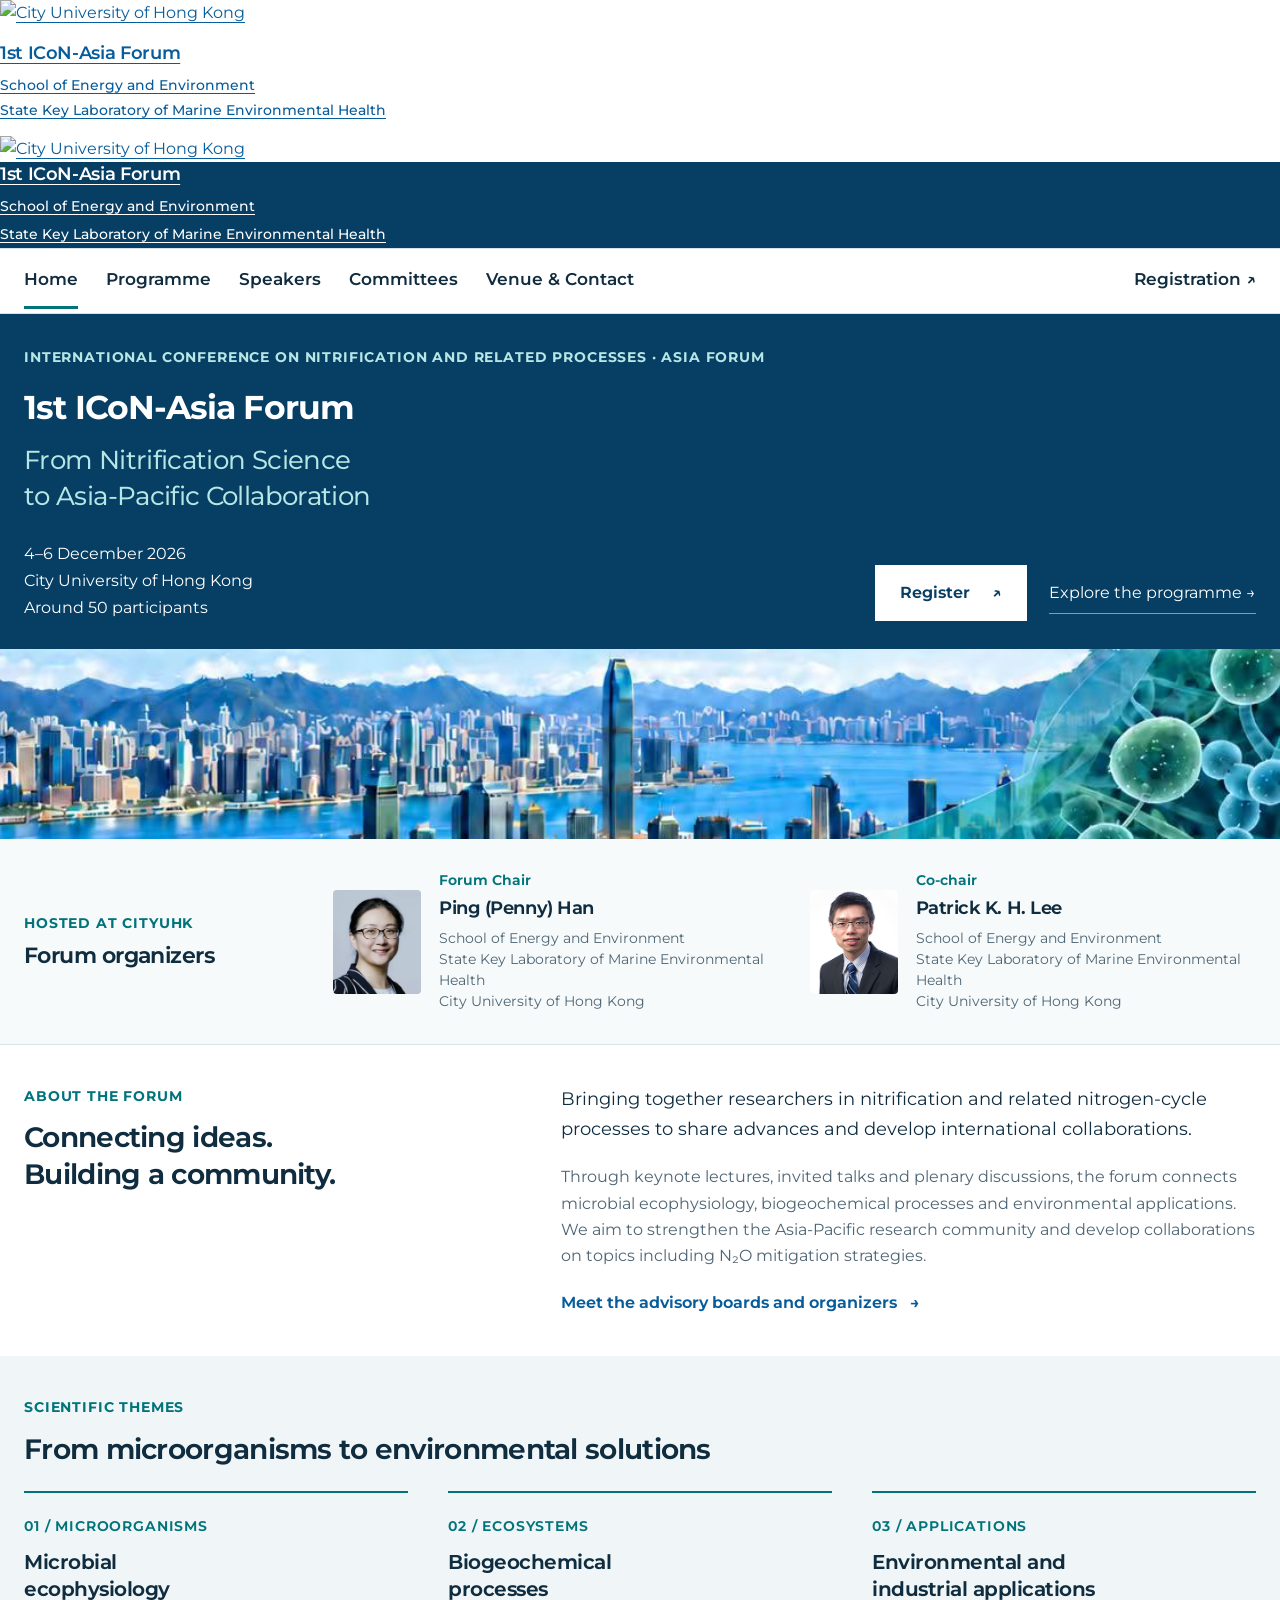
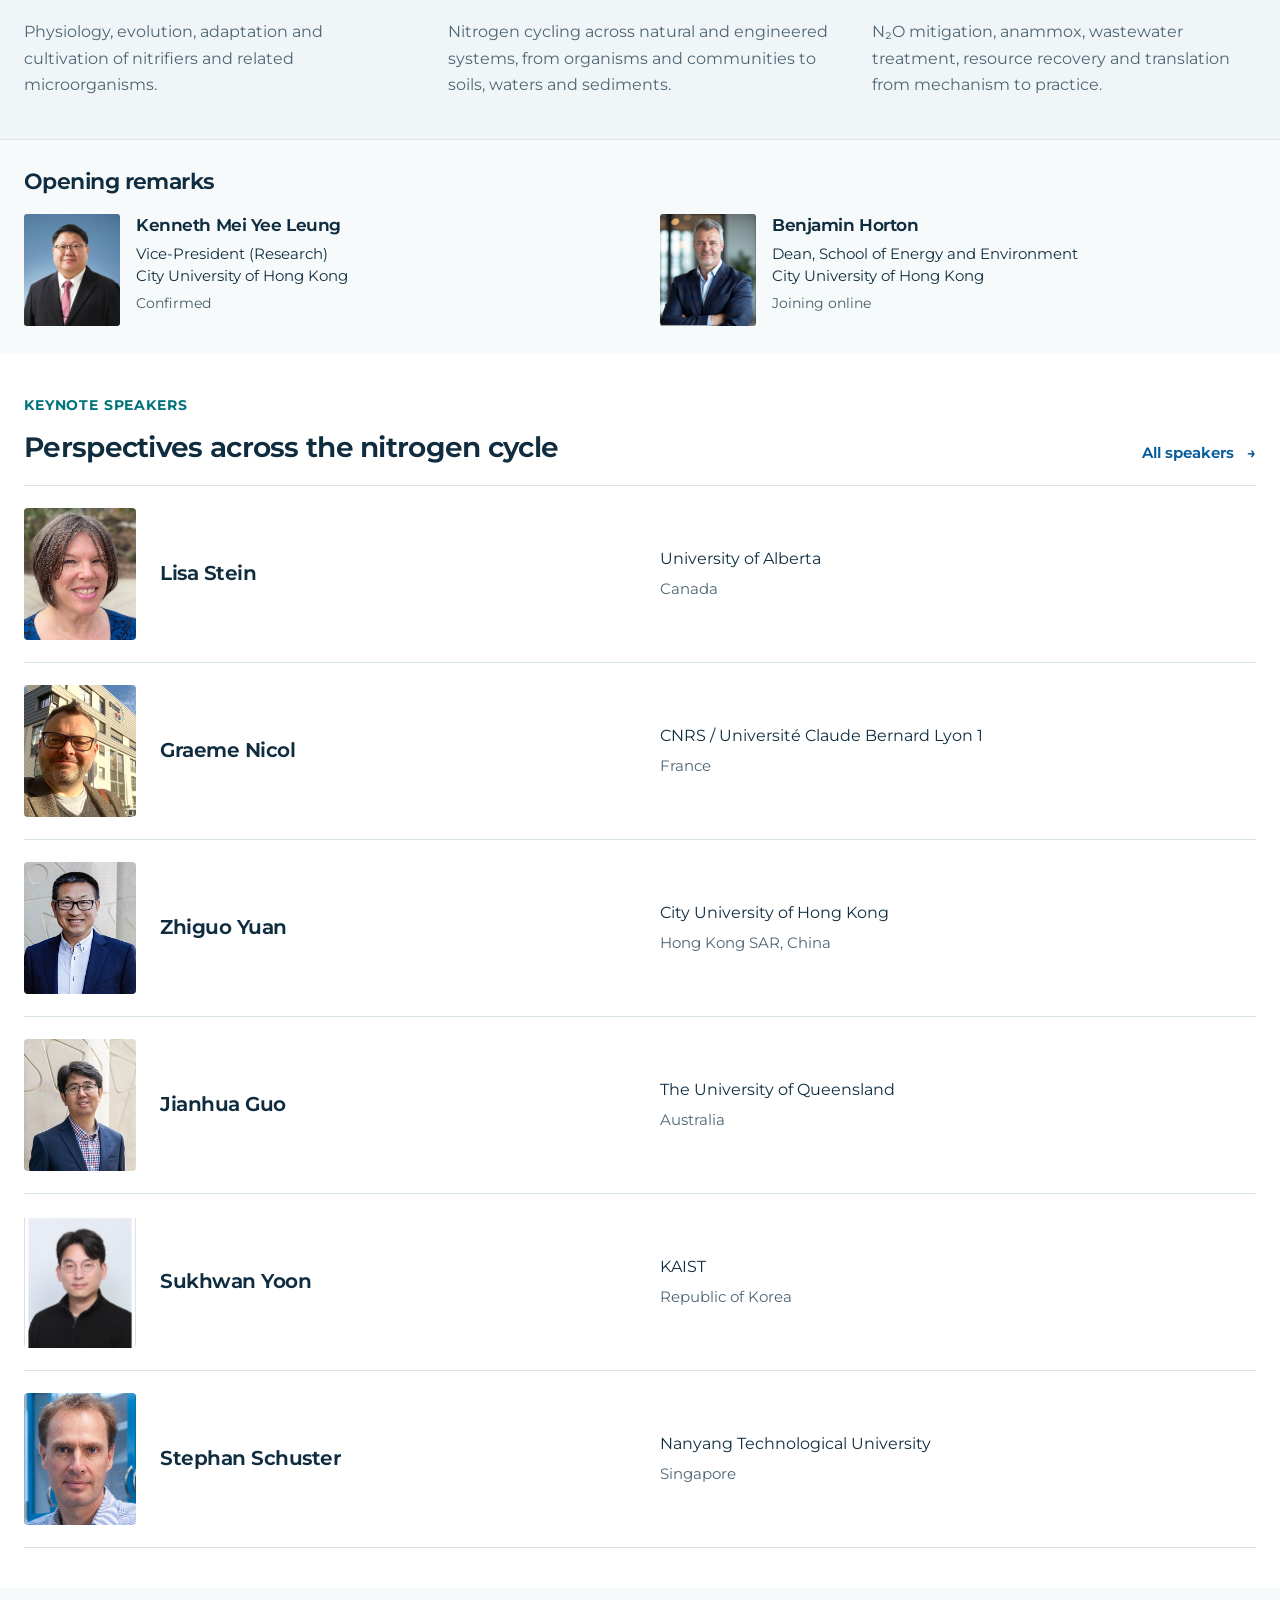
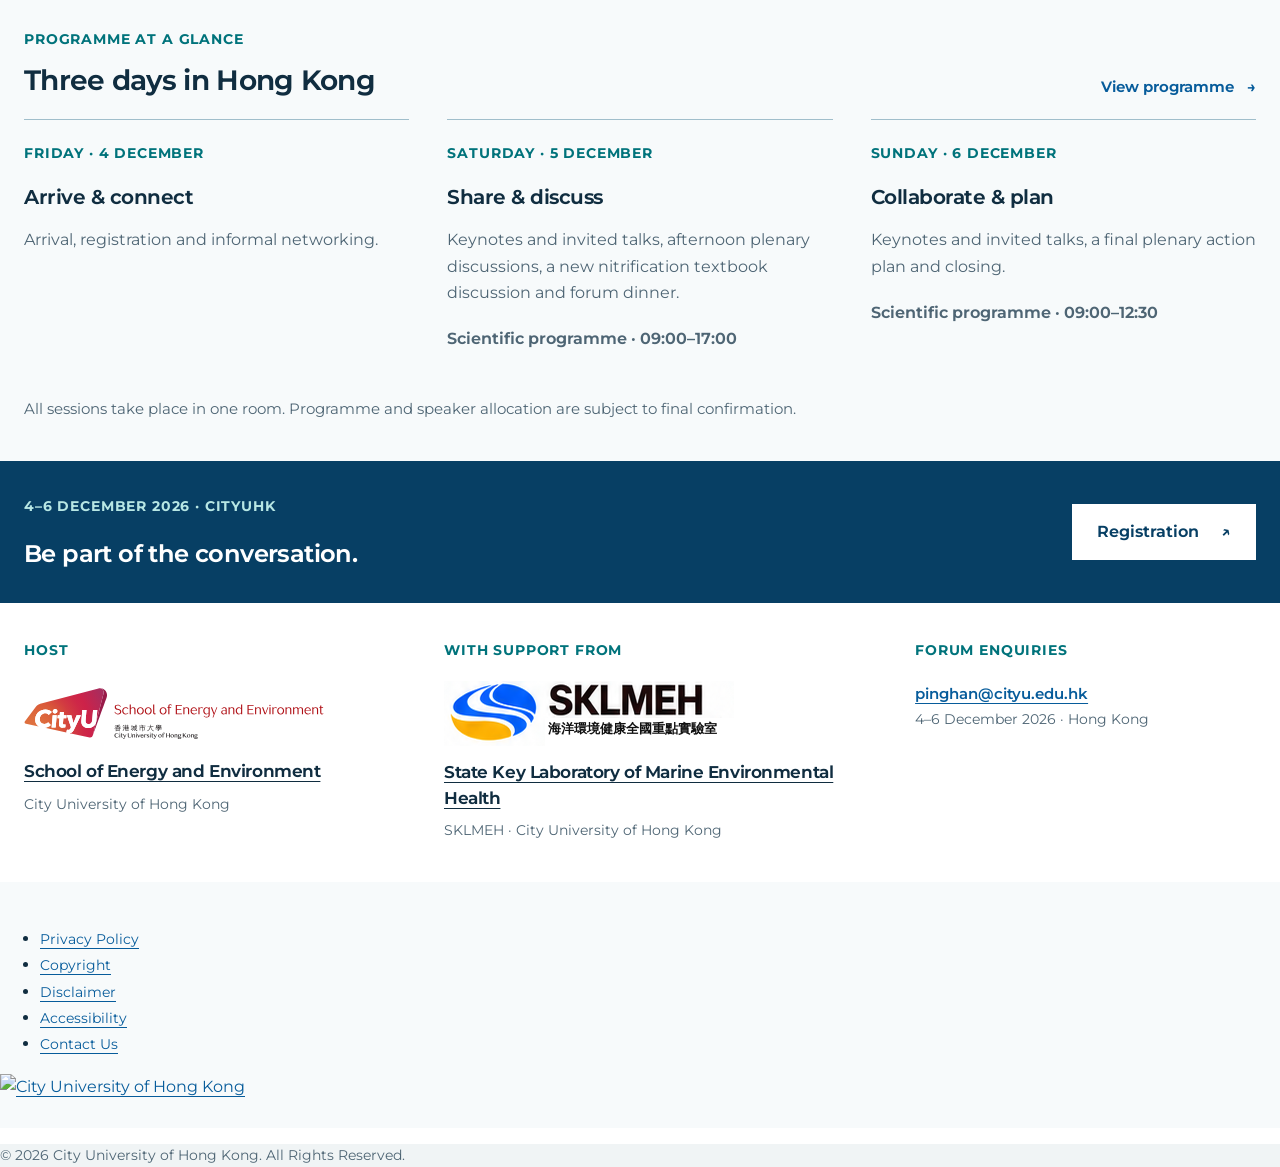
==== commit 14458757: "Update keynote image dimensions and refresh styles" ====
--- a/index.html
+++ b/index.html
@@ -21,7 +21,7 @@
 <link rel="stylesheet" href="https://template.cityu.edu.hk/template/v3/css/cityu.base.css">
 
 <!-- Place your custom CSS here -->
-<link rel="stylesheet" href="css/custom.css?v=20261119b">
+<link rel="stylesheet" href="css/custom.css?v=20261119c">
 <title>1st ICoN-Asia Forum 2026 | CityUHK</title><meta name="description" content="Join the 1st ICoN-Asia Forum at CityUHK, 4–6 December 2026. Nitrification science, nitrogen-cycle research and Asia-Pacific collaboration."><meta name="author" content="School of Energy and Environment, City University of Hong Kong"><meta name="theme-color" content="#073f64"><meta property="og:title" content="1st ICoN-Asia Forum 2026 | CityUHK"><meta property="og:description" content="Join the 1st ICoN-Asia Forum at CityUHK, 4–6 December 2026. Nitrification science, nitrogen-cycle research and Asia-Pacific collaboration."><meta property="og:type" content="website"></head><body class="cityu-template-3 cityu-template-3-0 cityu-base-layout cityu-base-style cityu-theme-blue theme-color-blue forum-site"><a class="skip-link" href="#main-content">Skip to main content</a>
 <!-- Header -->
 <header class="cityu-header header-color-default">
@@ -84,7 +84,7 @@
 <section class="forum-section"><div class="forum-container intro-grid"><div><p class="eyebrow">About the forum</p><h2>Connecting ideas.<br>Building a community.</h2></div><div class="intro-copy"><p class="lead-text">Bringing together researchers in nitrification and related nitrogen-cycle processes to share advances and develop international collaborations.</p><p>Through keynote lectures, invited talks and plenary discussions, the forum connects microbial ecophysiology, biogeochemical processes and environmental applications. We aim to strengthen the Asia-Pacific research community and develop collaborations on topics including N₂O mitigation strategies.</p><a class="text-link" href="committees.htm">Meet the advisory boards and organizers <span aria-hidden="true">→</span></a></div></div></section>
 <section class="forum-section theme-section"><div class="forum-container"><p class="eyebrow">Scientific themes</p><h2>From microorganisms to environmental solutions</h2><div class="theme-grid"><article><span class="theme-index">01 / Microorganisms</span><h3>Microbial<br> ecophysiology</h3><p>Physiology, evolution, adaptation and cultivation of nitrifiers and related microorganisms.</p></article><article><span class="theme-index">02 / Ecosystems</span><h3>Biogeochemical<br> processes</h3><p>Nitrogen cycling across natural and engineered systems, from organisms and communities to soils, waters and sediments.</p></article><article><span class="theme-index">03 / Applications</span><h3>Environmental and<br> industrial applications</h3><p>N₂O mitigation, anammox, wastewater treatment, resource recovery and translation from mechanism to practice.</p></article></div></div></section>
 <section class="forum-section opening-section" aria-labelledby="opening-remarks"><div class="forum-container"><h2 id="opening-remarks">Opening remarks</h2><div class="opening-speakers"><article class="opening-speaker"><img class="opening-portrait" src="img/people/kenneth-leung-portrait.png" alt="Kenneth Mei Yee Leung" width="96" height="112" loading="lazy" decoding="async"><div><h3><a class="person-profile" href="https://www.cityu.edu.hk/en/chem/people/academic-staff/myleung">Kenneth Mei Yee Leung</a></h3><p>Vice-President (Research)<br>City University of Hong Kong</p><p class="opening-mode">Confirmed</p></div></article><article class="opening-speaker"><img class="opening-portrait" src="img/people/benjamin-horton-portrait.jpg" alt="Benjamin Horton" width="96" height="112" loading="lazy" decoding="async"><div><h3><a class="person-profile" href="https://www.cityu.edu.hk/see/people/prof-benjamin-horton">Benjamin Horton</a></h3><p>Dean, School of Energy and Environment<br>City University of Hong Kong</p><p class="opening-mode">Joining online</p></div></article></div></div></section>
-<section class="forum-section"><div class="forum-container"><div class="section-title-row"><div><p class="eyebrow">Keynote speakers</p><h2>Perspectives across the nitrogen cycle</h2></div><a class="text-link" href="speakers.htm">All speakers <span aria-hidden="true">→</span></a></div><div class="speaker-list"><article class="speaker-row"><img class="person-portrait speaker-portrait" src="img/people/lisa-stein.jpg" alt="Lisa Stein" width="96" height="112" loading="lazy" decoding="async"><h3><a class="person-profile" href="https://apps.ualberta.ca/directory/person/stein1">Lisa Stein</a></h3><div><p>University of Alberta</p><span>Canada</span></div></article><article class="speaker-row"><img class="person-portrait speaker-portrait" src="img/people/graeme-nicol.jpg" alt="Graeme Nicol" width="96" height="112" loading="lazy" decoding="async"><h3><a class="person-profile" href="https://soilmicrobes.fr/team/">Graeme Nicol</a></h3><div><p>CNRS / Université Claude Bernard Lyon 1</p><span>France</span></div></article><article class="speaker-row"><img class="person-portrait speaker-portrait" src="img/people/zhiguo-yuan.jpg" alt="Zhiguo Yuan" width="96" height="112" loading="lazy" decoding="async"><h3><a class="person-profile" href="https://www.cityu.edu.hk/en/see/people/prof-zhiguo-yuan-am">Zhiguo Yuan</a></h3><div><p>City University of Hong Kong</p><span>Hong Kong SAR, China</span></div></article><article class="speaker-row"><img class="person-portrait speaker-portrait" src="img/people/jianhua-guo.jpg" alt="Jianhua Guo" width="96" height="112" loading="lazy" decoding="async"><h3><a class="person-profile" href="https://about.uq.edu.au/experts/3045">Jianhua Guo</a></h3><div><p>The University of Queensland</p><span>Australia</span></div></article><article class="speaker-row"><img class="person-portrait speaker-portrait" src="img/people/sukhwan-yoon.jpg" alt="Sukhwan Yoon" width="96" height="112" loading="lazy" decoding="async"><h3><a class="person-profile" href="https://cee.kaist.ac.kr/boards/view/people_en/58/sc_category/1">Sukhwan Yoon</a></h3><div><p>KAIST</p><span>Republic of Korea</span></div></article><article class="speaker-row"><img class="person-portrait speaker-portrait" src="img/people/stephan-schuster.png" alt="Stephan Schuster" width="96" height="112" loading="lazy" decoding="async"><h3><a class="person-profile" href="https://www.ntu.edu.sg/sbs/Research/lab-pages/stephan-schuster-lab">Stephan Schuster</a></h3><div><p>Nanyang Technological University</p><span>Singapore</span></div></article></div></div></section>
+<section class="forum-section"><div class="forum-container"><div class="section-title-row"><div><p class="eyebrow">Keynote speakers</p><h2>Perspectives across the nitrogen cycle</h2></div><a class="text-link" href="speakers.htm">All speakers <span aria-hidden="true">→</span></a></div><div class="speaker-list"><article class="speaker-row"><img class="person-portrait speaker-portrait" src="img/people/lisa-stein.jpg" alt="Lisa Stein" width="112" height="132" loading="lazy" decoding="async"><h3><a class="person-profile" href="https://apps.ualberta.ca/directory/person/stein1">Lisa Stein</a></h3><div><p>University of Alberta</p><span>Canada</span></div></article><article class="speaker-row"><img class="person-portrait speaker-portrait" src="img/people/graeme-nicol.jpg" alt="Graeme Nicol" width="112" height="132" loading="lazy" decoding="async"><h3><a class="person-profile" href="https://soilmicrobes.fr/team/">Graeme Nicol</a></h3><div><p>CNRS / Université Claude Bernard Lyon 1</p><span>France</span></div></article><article class="speaker-row"><img class="person-portrait speaker-portrait" src="img/people/zhiguo-yuan.jpg" alt="Zhiguo Yuan" width="112" height="132" loading="lazy" decoding="async"><h3><a class="person-profile" href="https://www.cityu.edu.hk/en/see/people/prof-zhiguo-yuan-am">Zhiguo Yuan</a></h3><div><p>City University of Hong Kong</p><span>Hong Kong SAR, China</span></div></article><article class="speaker-row"><img class="person-portrait speaker-portrait" src="img/people/jianhua-guo.jpg" alt="Jianhua Guo" width="112" height="132" loading="lazy" decoding="async"><h3><a class="person-profile" href="https://about.uq.edu.au/experts/3045">Jianhua Guo</a></h3><div><p>The University of Queensland</p><span>Australia</span></div></article><article class="speaker-row"><img class="person-portrait speaker-portrait" src="img/people/sukhwan-yoon.jpg" alt="Sukhwan Yoon" width="112" height="132" loading="lazy" decoding="async"><h3><a class="person-profile" href="https://cee.kaist.ac.kr/boards/view/people_en/58/sc_category/1">Sukhwan Yoon</a></h3><div><p>KAIST</p><span>Republic of Korea</span></div></article><article class="speaker-row"><img class="person-portrait speaker-portrait" src="img/people/stephan-schuster.png" alt="Stephan Schuster" width="112" height="132" loading="lazy" decoding="async"><h3><a class="person-profile" href="https://www.ntu.edu.sg/sbs/Research/lab-pages/stephan-schuster-lab">Stephan Schuster</a></h3><div><p>Nanyang Technological University</p><span>Singapore</span></div></article></div></div></section>
 
 <section class="forum-section programme-summary"><div class="forum-container"><div class="section-title-row"><div><p class="eyebrow">Programme at a glance</p><h2>Three days in Hong Kong</h2></div><a class="text-link" href="programme.htm">View programme <span aria-hidden="true">→</span></a></div><div class="days-grid"><article><p class="day-label">Friday · 4 December</p><h3>Arrive &amp; connect</h3><p>Arrival, registration and informal networking.</p></article><article><p class="day-label">Saturday · 5 December</p><h3>Share &amp; discuss</h3><p>Keynotes and invited talks, afternoon plenary discussions, a new nitrification textbook discussion and forum dinner.</p><p class="time-note">Scientific programme · 09:00–17:00</p></article><article><p class="day-label">Sunday · 6 December</p><h3>Collaborate &amp; plan</h3><p>Keynotes and invited talks, a final plenary action plan and closing.</p><p class="time-note">Scientific programme · 09:00–12:30</p></article></div><p class="subtle-note">All sessions take place in one room. Programme and speaker allocation are subject to final confirmation.</p></div></section><section class="join-band"><div class="forum-container join-inner"><div><p class="eyebrow">4–6 December 2026 · CityUHK</p><h2>Be part of the conversation.</h2></div><a class="forum-button light" href="registration.htm">Registration <span aria-hidden="true">↗</span></a></div></section></div></main></div>
 <footer class="cityu-footer footer-color-default forum-footer"><div class="forum-container forum-footer-top"><div><p class="eyebrow">Host</p><a class="footer-partner-logo" href="https://www.cityu.edu.hk/see/home.aspx"><img src="img/logos/see-logo.svg" alt="School of Energy and Environment, City University of Hong Kong" width="300" height="60" loading="lazy" decoding="async"></a><h2><a href="https://www.cityu.edu.hk/see/home.aspx">School of Energy and Environment</a></h2><p>City University of Hong Kong</p></div><div><p class="eyebrow">With support from</p><a class="footer-partner-logo footer-lab-logo" href="https://www.cityu.edu.hk/sklmeh/" aria-label="State Key Laboratory of Marine Environmental Health"><span class="poster-lab-logo" role="img" aria-label="SKLMEH · 海洋環境健康全國重點實驗室"><img src="downloads/icon-asia-forum-poster.png" alt="" width="1122" height="1402" loading="lazy" decoding="async" aria-hidden="true"><span class="lab-name-zh" lang="zh-Hant">海洋環境健康全國重點實驗室</span></span></a><h2><a href="https://www.cityu.edu.hk/sklmeh/">State Key Laboratory of Marine Environmental Health</a></h2><p>SKLMEH · City University of Hong Kong</p></div><div class="footer-contact"><p class="eyebrow">Forum enquiries</p><a href="mailto:pinghan@cityu.edu.hk">pinghan@cityu.edu.hk</a><p>4–6 December 2026 · Hong Kong</p></div></div><div class="cityu-footer-main"><div class="cityu-footer-main-inner container-xxl">
--- a/css/custom.css
+++ b/css/custom.css
@@ -100,7 +100,8 @@
 body.forum-site .person-portrait{display:block;width:96px;height:112px;object-fit:cover;object-position:50% 18%;border-radius:4px;background:var(--forum-wash)}
 body.forum-site .person-profile{color:var(--forum-ink);text-decoration:none;font-size:inherit}
 body.forum-site .person-profile:hover,body.forum-site .person-profile:focus-visible{color:var(--forum-blue);text-decoration:underline}
-body.forum-site .speaker-row{grid-template-columns:96px 1fr 1.25fr;gap:24px;padding:22px 0}
+body.forum-site .speaker-portrait{width:112px;height:132px}
+body.forum-site .speaker-row{grid-template-columns:112px 1fr 1.25fr;gap:24px;padding:22px 0}
 body.forum-site .organizer-strip{padding:32px 0;border-bottom:1px solid var(--forum-line);background:#f7fafb}
 body.forum-site .organizer-layout{display:grid;grid-template-columns:.75fr 1.2fr 1.2fr;gap:30px;align-items:center}
 body.forum-site .organizer-layout .eyebrow{margin-bottom:8px!important}
@@ -112,8 +113,8 @@
 body.forum-site .organizer-affiliation{font-size:.875rem;color:var(--forum-muted);line-height:1.5;margin:0}
 @media(max-width:1100px){body.forum-site .organizer-layout{grid-template-columns:1fr 1fr;gap:22px 30px}body.forum-site .organizer-layout>div:first-child{grid-column:1/-1}}
 @media(max-width:800px){
- body.forum-site .speaker-row{grid-template-columns:80px 1fr;gap:5px 18px;align-items:start}
- body.forum-site .speaker-portrait{width:80px;height:96px;grid-column:1;grid-row:1/3}
+ body.forum-site .speaker-row{grid-template-columns:96px 1fr;gap:5px 18px;align-items:start}
+ body.forum-site .speaker-portrait{width:96px;height:112px;grid-column:1;grid-row:1/3}
  body.forum-site .speaker-row h2,body.forum-site .speaker-row h3{grid-column:2;margin-top:2px}
  body.forum-site .speaker-row>div:last-child{grid-column:2}
 }
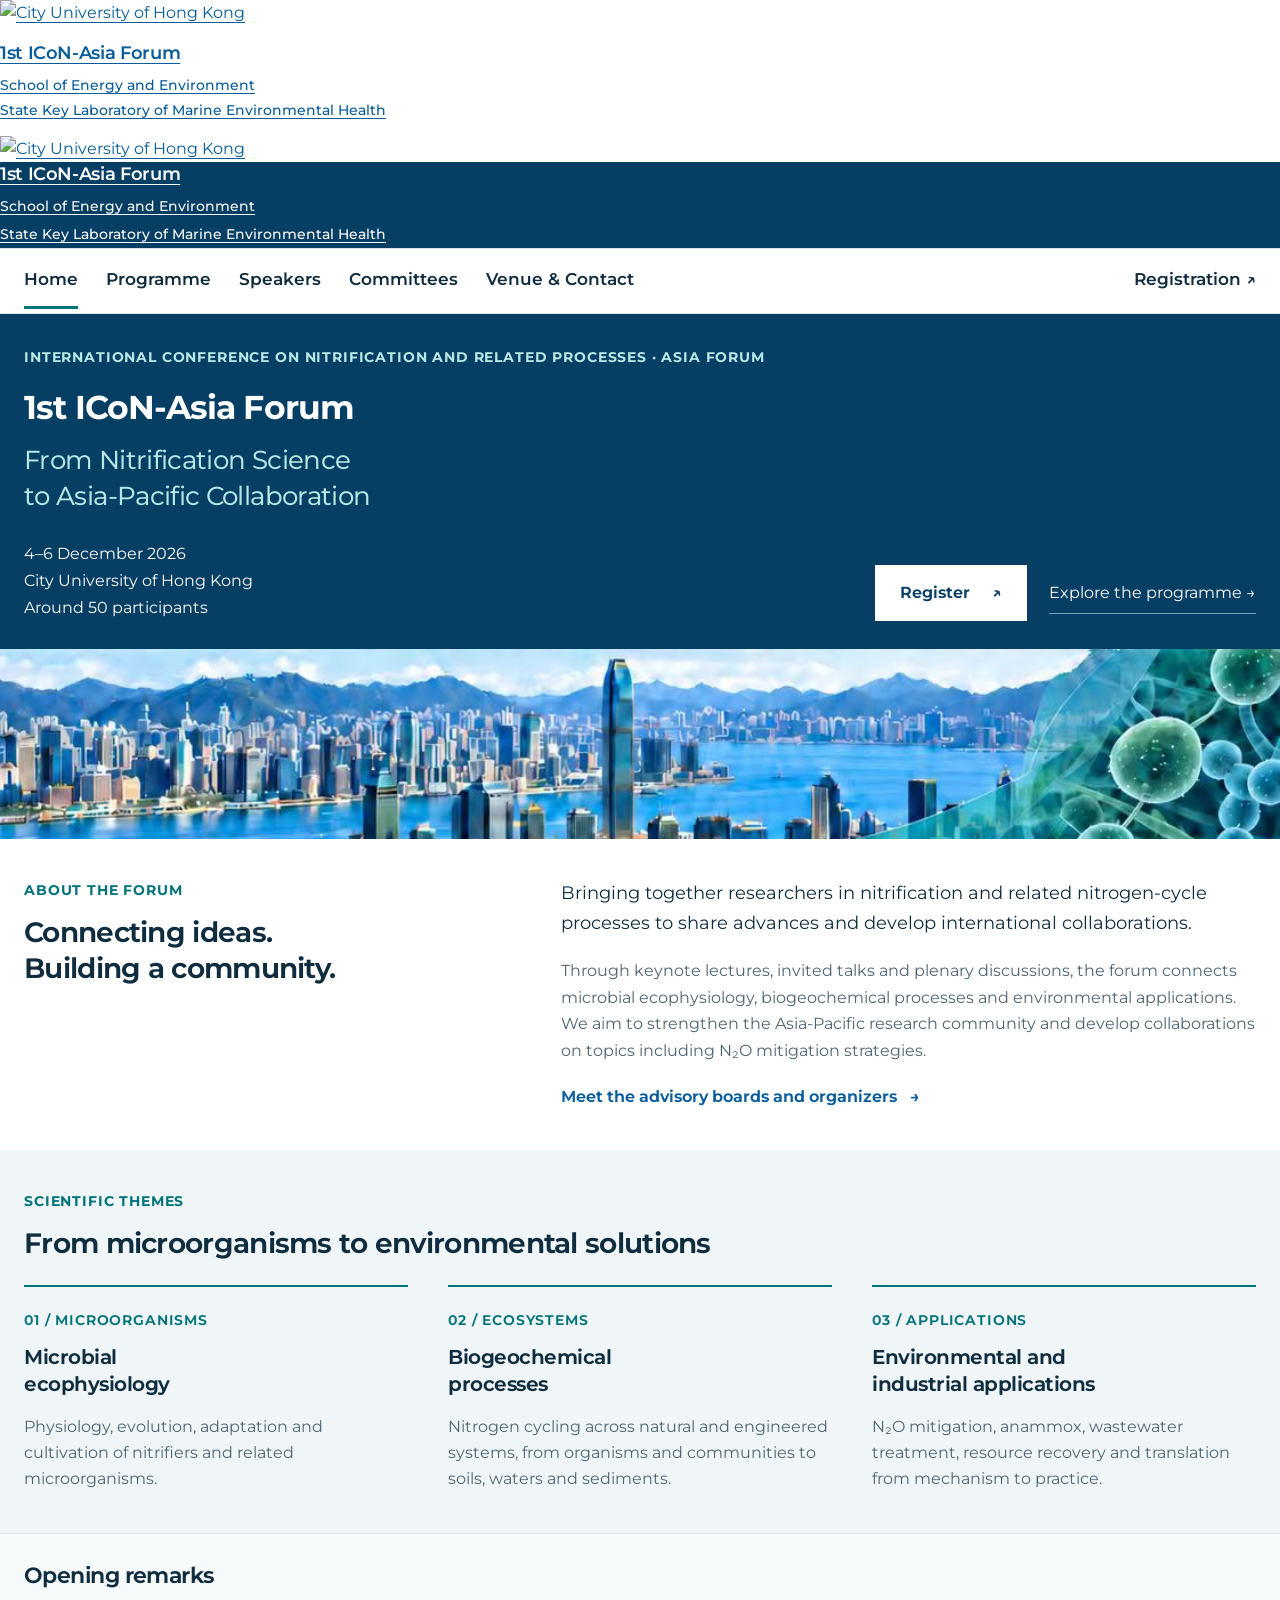
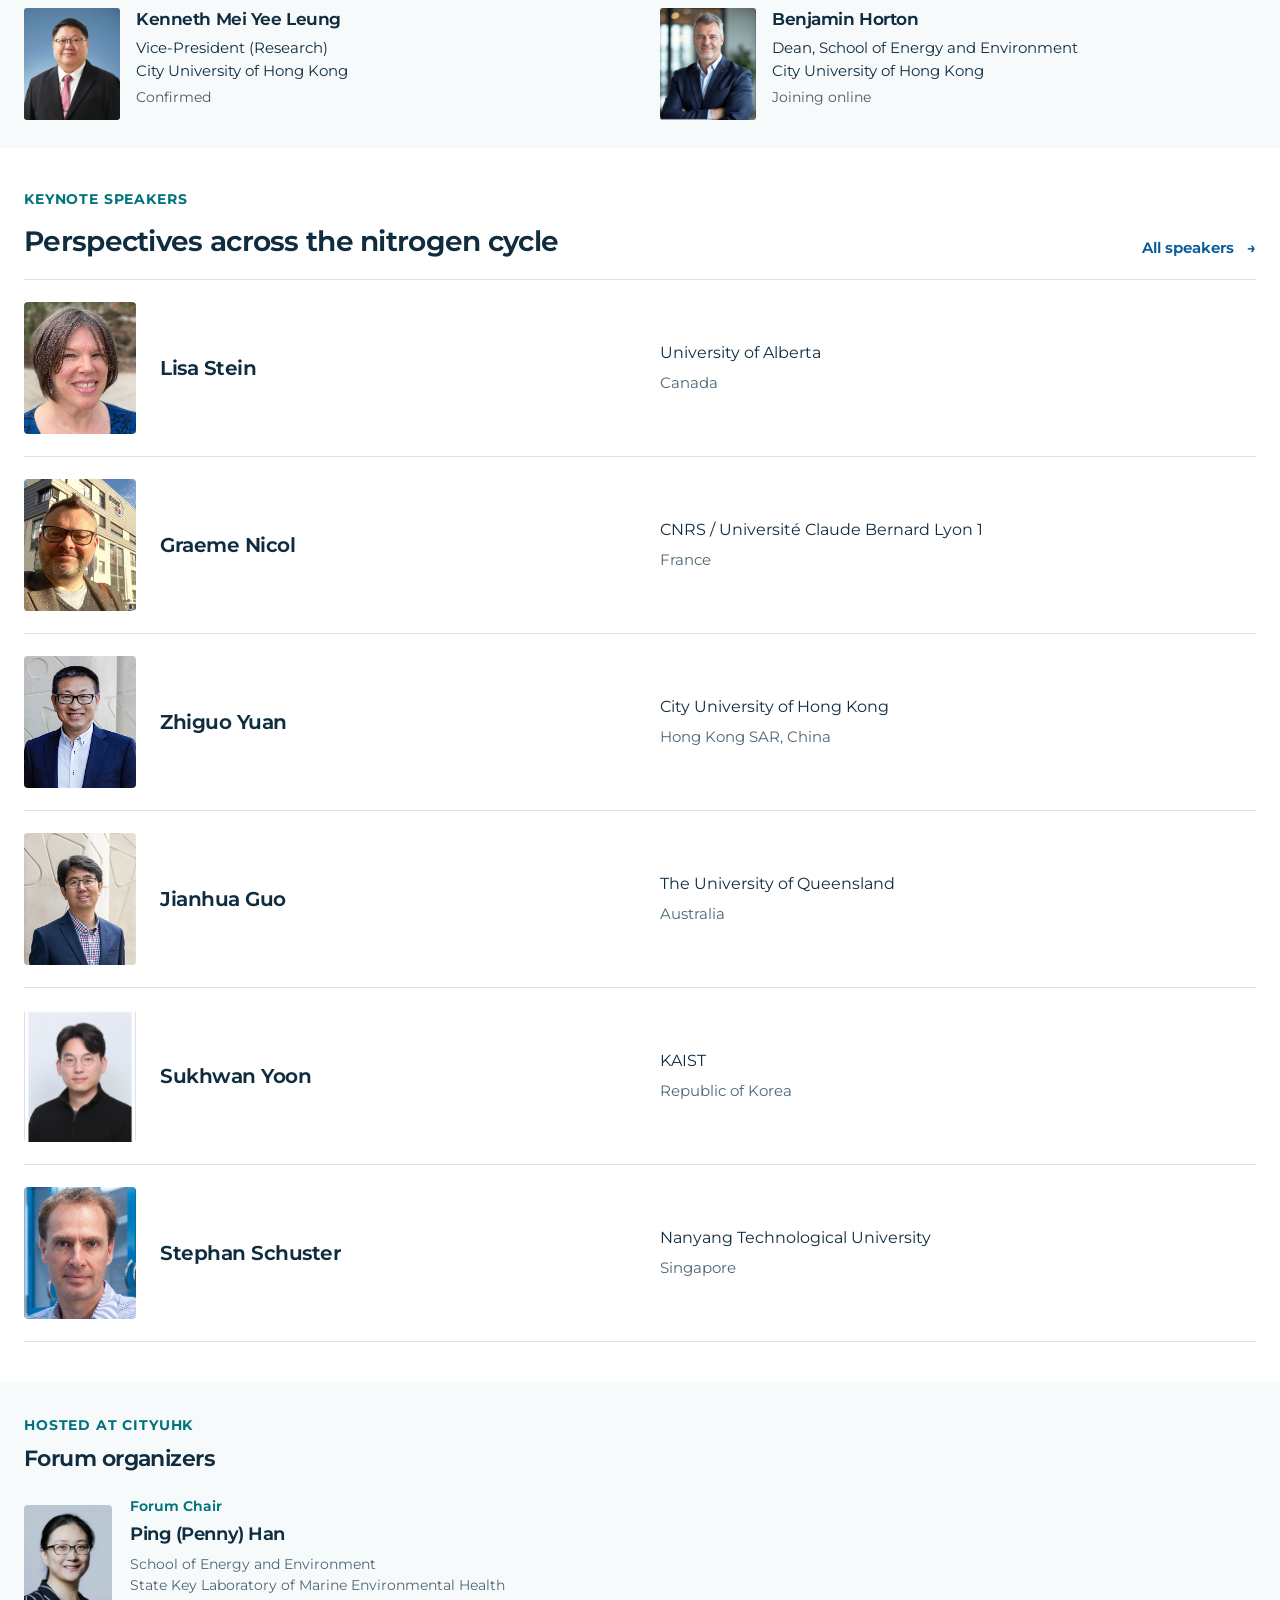
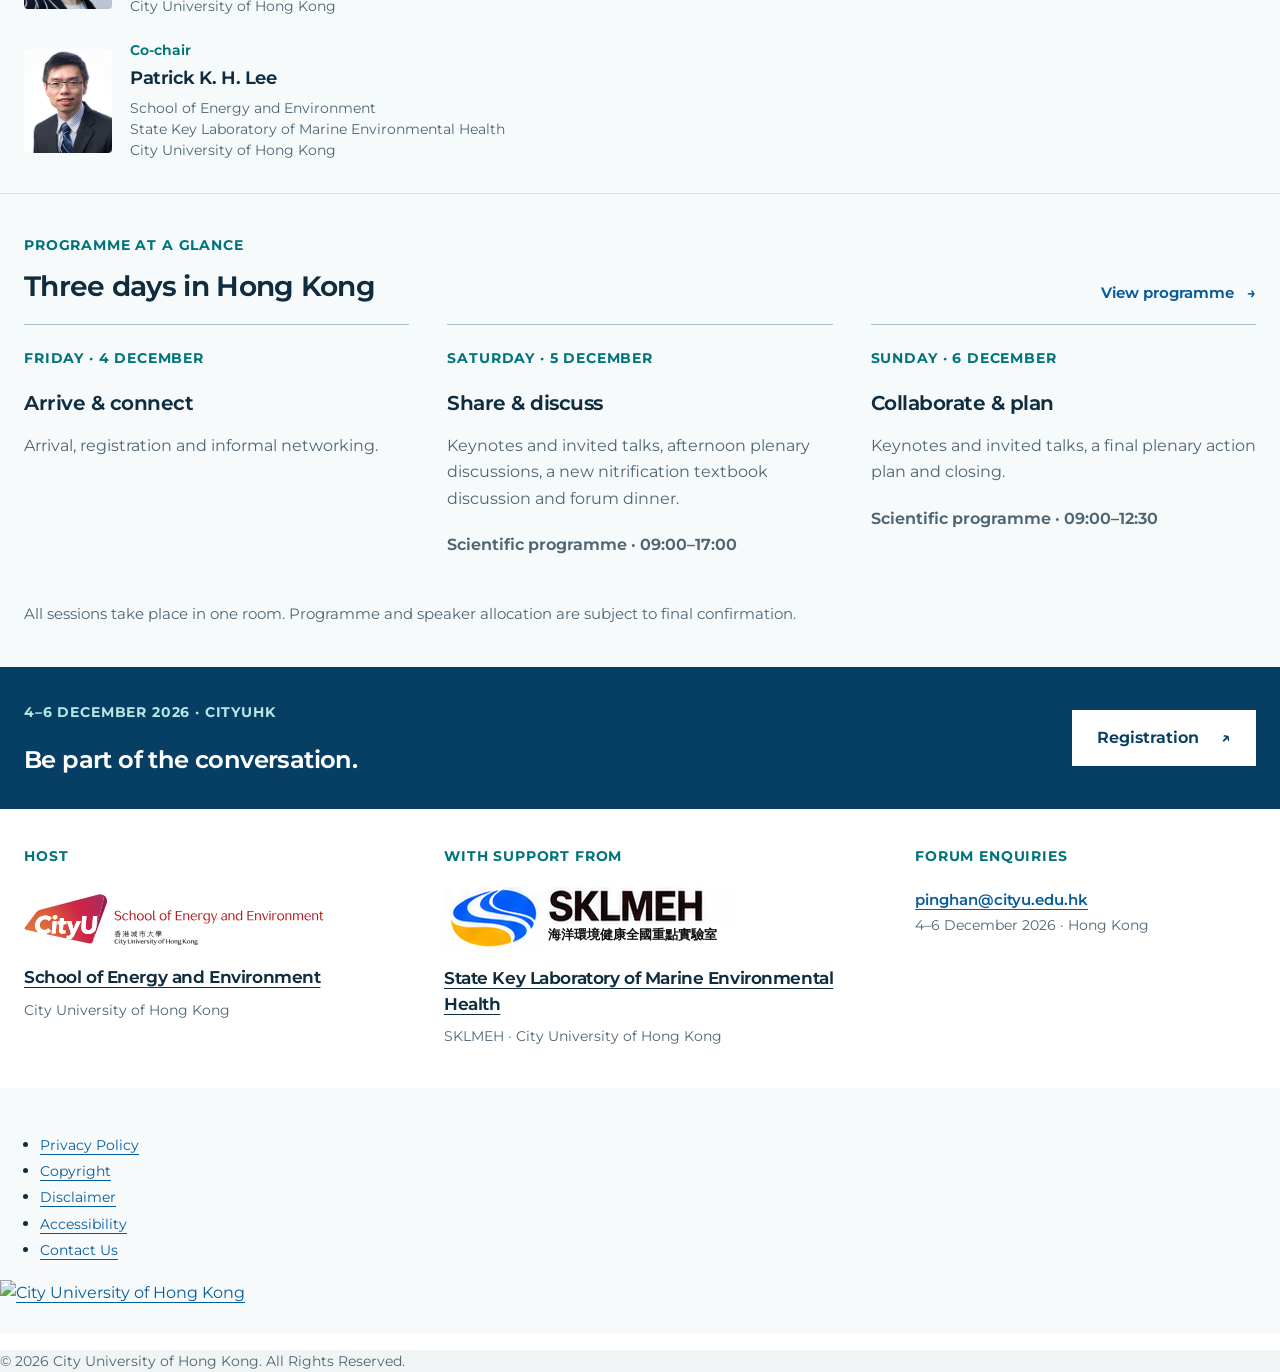
==== commit 28f2053c: "Add files via upload" ====
--- a/index.html
+++ b/index.html
@@ -21,7 +21,7 @@
 <link rel="stylesheet" href="https://template.cityu.edu.hk/template/v3/css/cityu.base.css">
 
 <!-- Place your custom CSS here -->
-<link rel="stylesheet" href="css/custom.css?v=20261119c">
+<link rel="stylesheet" href="css/custom.css?v=20261122-organizers">
 <title>1st ICoN-Asia Forum 2026 | CityUHK</title><meta name="description" content="Join the 1st ICoN-Asia Forum at CityUHK, 4–6 December 2026. Nitrification science, nitrogen-cycle research and Asia-Pacific collaboration."><meta name="author" content="School of Energy and Environment, City University of Hong Kong"><meta name="theme-color" content="#073f64"><meta property="og:title" content="1st ICoN-Asia Forum 2026 | CityUHK"><meta property="og:description" content="Join the 1st ICoN-Asia Forum at CityUHK, 4–6 December 2026. Nitrification science, nitrogen-cycle research and Asia-Pacific collaboration."><meta property="og:type" content="website"></head><body class="cityu-template-3 cityu-template-3-0 cityu-base-layout cityu-base-style cityu-theme-blue theme-color-blue forum-site"><a class="skip-link" href="#main-content">Skip to main content</a>
 <!-- Header -->
 <header class="cityu-header header-color-default">
@@ -80,12 +80,12 @@
 </div></div></nav>
 
 <div class="cityu"><main class="cityu-main" id="main-content" tabindex="-1"><div class="cityu-main-inner"><section class="forum-hero"><div class="forum-container hero-content"><p class="eyebrow">International Conference on Nitrification and Related Processes · Asia Forum</p><h1>1st ICoN-Asia Forum</h1><p class="hero-tagline">From Nitrification Science<br>to Asia-Pacific Collaboration</p><div class="hero-bottom"><p class="hero-details"><span>4–6 December 2026</span><span>City University of Hong Kong</span><span>Around 50 participants</span></p><div class="hero-actions"><a class="forum-button light" href="registration.htm">Register <span aria-hidden="true">↗</span></a><a class="hero-text-link" href="programme.htm">Explore the programme <span aria-hidden="true">→</span></a></div></div></div><div class="harbour-strip" role="img" aria-label="Hong Kong harbour skyline and microbial imagery from the forum poster"><img src="img/forum-banner-poster-v4.jpg" alt="" width="1122" height="1402" fetchpriority="high"></div></section>
-<section class="organizer-strip" aria-labelledby="organizers-title"><div class="forum-container organizer-layout"><div><p class="eyebrow">Hosted at CityUHK</p><h2 id="organizers-title">Forum organizers</h2></div><article class="organizer-card"><img class="person-portrait" src="img/people/ping-han.jpg" alt="Ping (Penny) Han" width="88" height="104" loading="lazy" decoding="async"><div><p class="organizer-role">Forum Chair</p><h3><a class="person-profile" href="https://www.cityu.edu.hk/en/see/people/prof-ping-han">Ping (Penny) Han</a></h3><p class="organizer-affiliation">School of Energy and Environment<br>State Key Laboratory of Marine Environmental Health<br>City University of Hong Kong</p></div></article><article class="organizer-card"><img class="person-portrait" src="img/people/patrick-lee.jpg" alt="Patrick K. H. Lee" width="88" height="104" loading="lazy" decoding="async"><div><p class="organizer-role">Co-chair</p><h3><a class="person-profile" href="https://www.cityu.edu.hk/en/see/people/prof-patrick-k-h-lee">Patrick K. H. Lee</a></h3><p class="organizer-affiliation">School of Energy and Environment<br>State Key Laboratory of Marine Environmental Health<br>City University of Hong Kong</p></div></article></div></section>
 <section class="forum-section"><div class="forum-container intro-grid"><div><p class="eyebrow">About the forum</p><h2>Connecting ideas.<br>Building a community.</h2></div><div class="intro-copy"><p class="lead-text">Bringing together researchers in nitrification and related nitrogen-cycle processes to share advances and develop international collaborations.</p><p>Through keynote lectures, invited talks and plenary discussions, the forum connects microbial ecophysiology, biogeochemical processes and environmental applications. We aim to strengthen the Asia-Pacific research community and develop collaborations on topics including N₂O mitigation strategies.</p><a class="text-link" href="committees.htm">Meet the advisory boards and organizers <span aria-hidden="true">→</span></a></div></div></section>
 <section class="forum-section theme-section"><div class="forum-container"><p class="eyebrow">Scientific themes</p><h2>From microorganisms to environmental solutions</h2><div class="theme-grid"><article><span class="theme-index">01 / Microorganisms</span><h3>Microbial<br> ecophysiology</h3><p>Physiology, evolution, adaptation and cultivation of nitrifiers and related microorganisms.</p></article><article><span class="theme-index">02 / Ecosystems</span><h3>Biogeochemical<br> processes</h3><p>Nitrogen cycling across natural and engineered systems, from organisms and communities to soils, waters and sediments.</p></article><article><span class="theme-index">03 / Applications</span><h3>Environmental and<br> industrial applications</h3><p>N₂O mitigation, anammox, wastewater treatment, resource recovery and translation from mechanism to practice.</p></article></div></div></section>
 <section class="forum-section opening-section" aria-labelledby="opening-remarks"><div class="forum-container"><h2 id="opening-remarks">Opening remarks</h2><div class="opening-speakers"><article class="opening-speaker"><img class="opening-portrait" src="img/people/kenneth-leung-portrait.png" alt="Kenneth Mei Yee Leung" width="96" height="112" loading="lazy" decoding="async"><div><h3><a class="person-profile" href="https://www.cityu.edu.hk/en/chem/people/academic-staff/myleung">Kenneth Mei Yee Leung</a></h3><p>Vice-President (Research)<br>City University of Hong Kong</p><p class="opening-mode">Confirmed</p></div></article><article class="opening-speaker"><img class="opening-portrait" src="img/people/benjamin-horton-portrait.jpg" alt="Benjamin Horton" width="96" height="112" loading="lazy" decoding="async"><div><h3><a class="person-profile" href="https://www.cityu.edu.hk/see/people/prof-benjamin-horton">Benjamin Horton</a></h3><p>Dean, School of Energy and Environment<br>City University of Hong Kong</p><p class="opening-mode">Joining online</p></div></article></div></div></section>
 <section class="forum-section"><div class="forum-container"><div class="section-title-row"><div><p class="eyebrow">Keynote speakers</p><h2>Perspectives across the nitrogen cycle</h2></div><a class="text-link" href="speakers.htm">All speakers <span aria-hidden="true">→</span></a></div><div class="speaker-list"><article class="speaker-row"><img class="person-portrait speaker-portrait" src="img/people/lisa-stein.jpg" alt="Lisa Stein" width="112" height="132" loading="lazy" decoding="async"><h3><a class="person-profile" href="https://apps.ualberta.ca/directory/person/stein1">Lisa Stein</a></h3><div><p>University of Alberta</p><span>Canada</span></div></article><article class="speaker-row"><img class="person-portrait speaker-portrait" src="img/people/graeme-nicol.jpg" alt="Graeme Nicol" width="112" height="132" loading="lazy" decoding="async"><h3><a class="person-profile" href="https://soilmicrobes.fr/team/">Graeme Nicol</a></h3><div><p>CNRS / Université Claude Bernard Lyon 1</p><span>France</span></div></article><article class="speaker-row"><img class="person-portrait speaker-portrait" src="img/people/zhiguo-yuan.jpg" alt="Zhiguo Yuan" width="112" height="132" loading="lazy" decoding="async"><h3><a class="person-profile" href="https://www.cityu.edu.hk/en/see/people/prof-zhiguo-yuan-am">Zhiguo Yuan</a></h3><div><p>City University of Hong Kong</p><span>Hong Kong SAR, China</span></div></article><article class="speaker-row"><img class="person-portrait speaker-portrait" src="img/people/jianhua-guo.jpg" alt="Jianhua Guo" width="112" height="132" loading="lazy" decoding="async"><h3><a class="person-profile" href="https://about.uq.edu.au/experts/3045">Jianhua Guo</a></h3><div><p>The University of Queensland</p><span>Australia</span></div></article><article class="speaker-row"><img class="person-portrait speaker-portrait" src="img/people/sukhwan-yoon.jpg" alt="Sukhwan Yoon" width="112" height="132" loading="lazy" decoding="async"><h3><a class="person-profile" href="https://cee.kaist.ac.kr/boards/view/people_en/58/sc_category/1">Sukhwan Yoon</a></h3><div><p>KAIST</p><span>Republic of Korea</span></div></article><article class="speaker-row"><img class="person-portrait speaker-portrait" src="img/people/stephan-schuster.png" alt="Stephan Schuster" width="112" height="132" loading="lazy" decoding="async"><h3><a class="person-profile" href="https://www.ntu.edu.sg/sbs/Research/lab-pages/stephan-schuster-lab">Stephan Schuster</a></h3><div><p>Nanyang Technological University</p><span>Singapore</span></div></article></div></div></section>
 
+<section class="organizer-strip" aria-labelledby="organizers-title"><div class="forum-container organizer-layout"><div><p class="eyebrow">Hosted at CityUHK</p><h2 id="organizers-title">Forum organizers</h2></div><article class="organizer-card"><img class="person-portrait" src="img/people/ping-han.jpg" alt="Ping (Penny) Han" width="88" height="104" loading="lazy" decoding="async"><div><p class="organizer-role">Forum Chair</p><h3><a class="person-profile" href="https://scholars.cityu.edu.hk/en/persons/pinghan/">Ping (Penny) Han</a></h3><p class="organizer-affiliation">School of Energy and Environment<br>State Key Laboratory of Marine Environmental Health<br>City University of Hong Kong</p></div></article><article class="organizer-card"><img class="person-portrait" src="img/people/patrick-lee.jpg" alt="Patrick K. H. Lee" width="88" height="104" loading="lazy" decoding="async"><div><p class="organizer-role">Co-chair</p><h3><a class="person-profile" href="https://scholars.cityu.edu.hk/en/persons/kwanhlee/">Patrick K. H. Lee</a></h3><p class="organizer-affiliation">School of Energy and Environment<br>State Key Laboratory of Marine Environmental Health<br>City University of Hong Kong</p></div></article></div></section>
 <section class="forum-section programme-summary"><div class="forum-container"><div class="section-title-row"><div><p class="eyebrow">Programme at a glance</p><h2>Three days in Hong Kong</h2></div><a class="text-link" href="programme.htm">View programme <span aria-hidden="true">→</span></a></div><div class="days-grid"><article><p class="day-label">Friday · 4 December</p><h3>Arrive &amp; connect</h3><p>Arrival, registration and informal networking.</p></article><article><p class="day-label">Saturday · 5 December</p><h3>Share &amp; discuss</h3><p>Keynotes and invited talks, afternoon plenary discussions, a new nitrification textbook discussion and forum dinner.</p><p class="time-note">Scientific programme · 09:00–17:00</p></article><article><p class="day-label">Sunday · 6 December</p><h3>Collaborate &amp; plan</h3><p>Keynotes and invited talks, a final plenary action plan and closing.</p><p class="time-note">Scientific programme · 09:00–12:30</p></article></div><p class="subtle-note">All sessions take place in one room. Programme and speaker allocation are subject to final confirmation.</p></div></section><section class="join-band"><div class="forum-container join-inner"><div><p class="eyebrow">4–6 December 2026 · CityUHK</p><h2>Be part of the conversation.</h2></div><a class="forum-button light" href="registration.htm">Registration <span aria-hidden="true">↗</span></a></div></section></div></main></div>
 <footer class="cityu-footer footer-color-default forum-footer"><div class="forum-container forum-footer-top"><div><p class="eyebrow">Host</p><a class="footer-partner-logo" href="https://www.cityu.edu.hk/see/home.aspx"><img src="img/logos/see-logo.svg" alt="School of Energy and Environment, City University of Hong Kong" width="300" height="60" loading="lazy" decoding="async"></a><h2><a href="https://www.cityu.edu.hk/see/home.aspx">School of Energy and Environment</a></h2><p>City University of Hong Kong</p></div><div><p class="eyebrow">With support from</p><a class="footer-partner-logo footer-lab-logo" href="https://www.cityu.edu.hk/sklmeh/" aria-label="State Key Laboratory of Marine Environmental Health"><span class="poster-lab-logo" role="img" aria-label="SKLMEH · 海洋環境健康全國重點實驗室"><img src="downloads/icon-asia-forum-poster.png" alt="" width="1122" height="1402" loading="lazy" decoding="async" aria-hidden="true"><span class="lab-name-zh" lang="zh-Hant">海洋環境健康全國重點實驗室</span></span></a><h2><a href="https://www.cityu.edu.hk/sklmeh/">State Key Laboratory of Marine Environmental Health</a></h2><p>SKLMEH · City University of Hong Kong</p></div><div class="footer-contact"><p class="eyebrow">Forum enquiries</p><a href="mailto:pinghan@cityu.edu.hk">pinghan@cityu.edu.hk</a><p>4–6 December 2026 · Hong Kong</p></div></div><div class="cityu-footer-main"><div class="cityu-footer-main-inner container-xxl">
 <!-- Footer Links -->
--- a/css/custom.css
+++ b/css/custom.css
@@ -103,7 +103,7 @@
 body.forum-site .speaker-portrait{width:112px;height:132px}
 body.forum-site .speaker-row{grid-template-columns:112px 1fr 1.25fr;gap:24px;padding:22px 0}
 body.forum-site .organizer-strip{padding:32px 0;border-bottom:1px solid var(--forum-line);background:#f7fafb}
-body.forum-site .organizer-layout{display:grid;grid-template-columns:.75fr 1.2fr 1.2fr;gap:30px;align-items:center}
+body.forum-site .organizer-layout{display:grid;grid-template-columns:minmax(0,1fr);gap:24px;align-items:start}
 body.forum-site .organizer-layout .eyebrow{margin-bottom:8px!important}
 body.forum-site .organizer-layout h2{font-size:1.375rem;margin:0}
 body.forum-site .organizer-card{display:flex;align-items:center;gap:18px;min-width:0}
@@ -111,7 +111,7 @@
 body.forum-site .organizer-card h3{font-size:1.125rem;margin:0 0 7px;line-height:1.4}
 body.forum-site .organizer-role{font-size:.875rem;font-weight:650;color:var(--forum-teal);margin:0 0 5px;line-height:1.4}
 body.forum-site .organizer-affiliation{font-size:.875rem;color:var(--forum-muted);line-height:1.5;margin:0}
-@media(max-width:1100px){body.forum-site .organizer-layout{grid-template-columns:1fr 1fr;gap:22px 30px}body.forum-site .organizer-layout>div:first-child{grid-column:1/-1}}
+@media(max-width:1100px){body.forum-site .organizer-layout{grid-template-columns:minmax(0,1fr);gap:22px}body.forum-site .organizer-layout>div:first-child{grid-column:1/-1}}
 @media(max-width:800px){
  body.forum-site .speaker-row{grid-template-columns:96px 1fr;gap:5px 18px;align-items:start}
  body.forum-site .speaker-portrait{width:96px;height:112px;grid-column:1;grid-row:1/3}
@@ -207,3 +207,17 @@
 @media(max-width:800px){body.forum-site #opening-remarks{scroll-margin-top:280px}}
 
 @media(max-width:800px){body.forum-site .opening-portrait{flex-basis:80px;width:80px;height:96px}}
+
+/* Concise, linked advisory-board profiles. */
+body.forum-site .board-grid{gap:48px;margin-top:28px}
+body.forum-site .board-grid>section{min-width:0}
+body.forum-site .board-grid h2{scroll-margin-top:130px}
+body.forum-site .advisory-list li{padding:18px 0}
+body.forum-site .advisory-list h3{font-size:1.125rem;line-height:1.4;margin:0 0 7px}
+body.forum-site .board-profile{color:var(--forum-navy);text-decoration:underline;text-decoration-thickness:1px;text-underline-offset:3px}
+body.forum-site .board-profile:hover,body.forum-site .board-profile:focus-visible{color:var(--forum-teal)}
+body.forum-site .advisory-list p{font-size:.9375rem;line-height:1.5;margin:0}
+body.forum-site .advisory-list .board-position{font-weight:550;color:var(--forum-ink);margin-bottom:5px}
+body.forum-site .board-affiliation,body.forum-site .board-country{color:var(--forum-muted)}
+body.forum-site .advisory-list .board-country{margin-top:3px}
+@media(max-width:800px){body.forum-site .board-grid{gap:30px;margin-top:24px}body.forum-site .advisory-list li{padding:16px 0}body.forum-site .board-grid h2{scroll-margin-top:280px}}
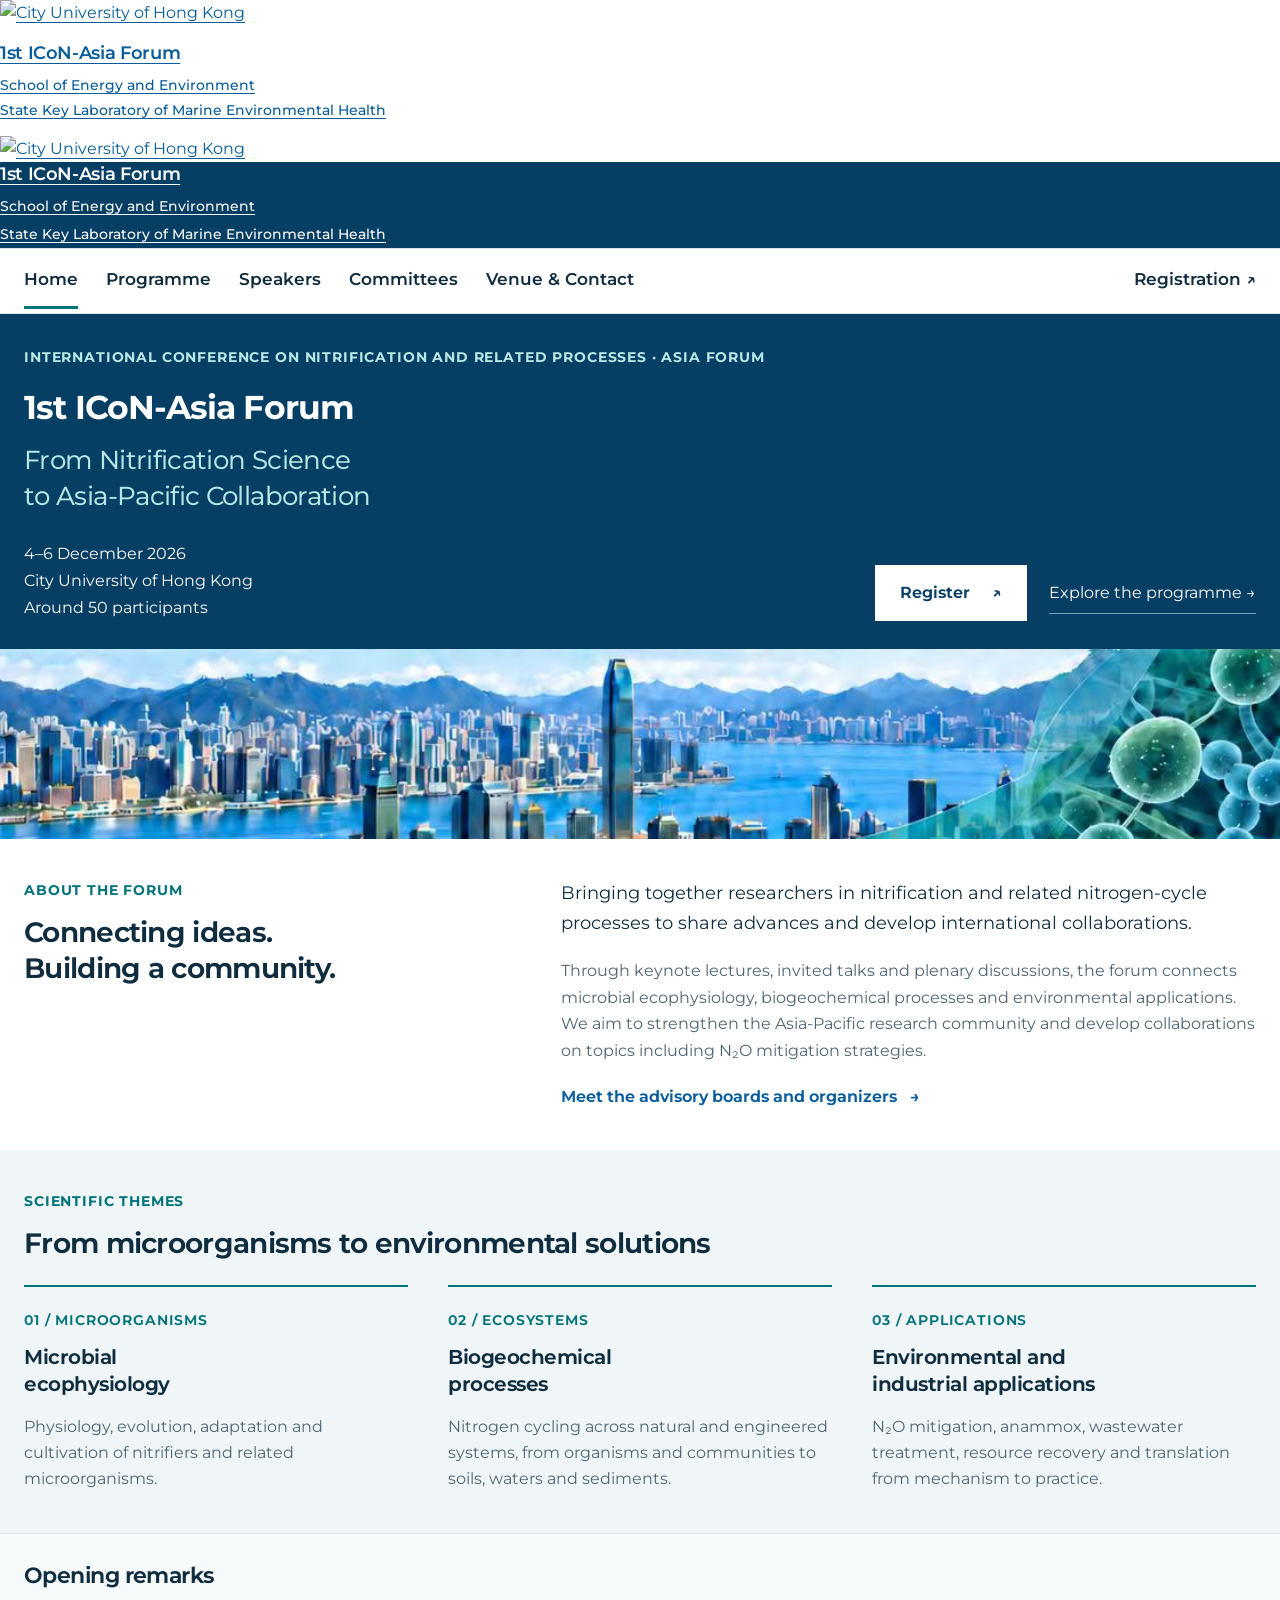
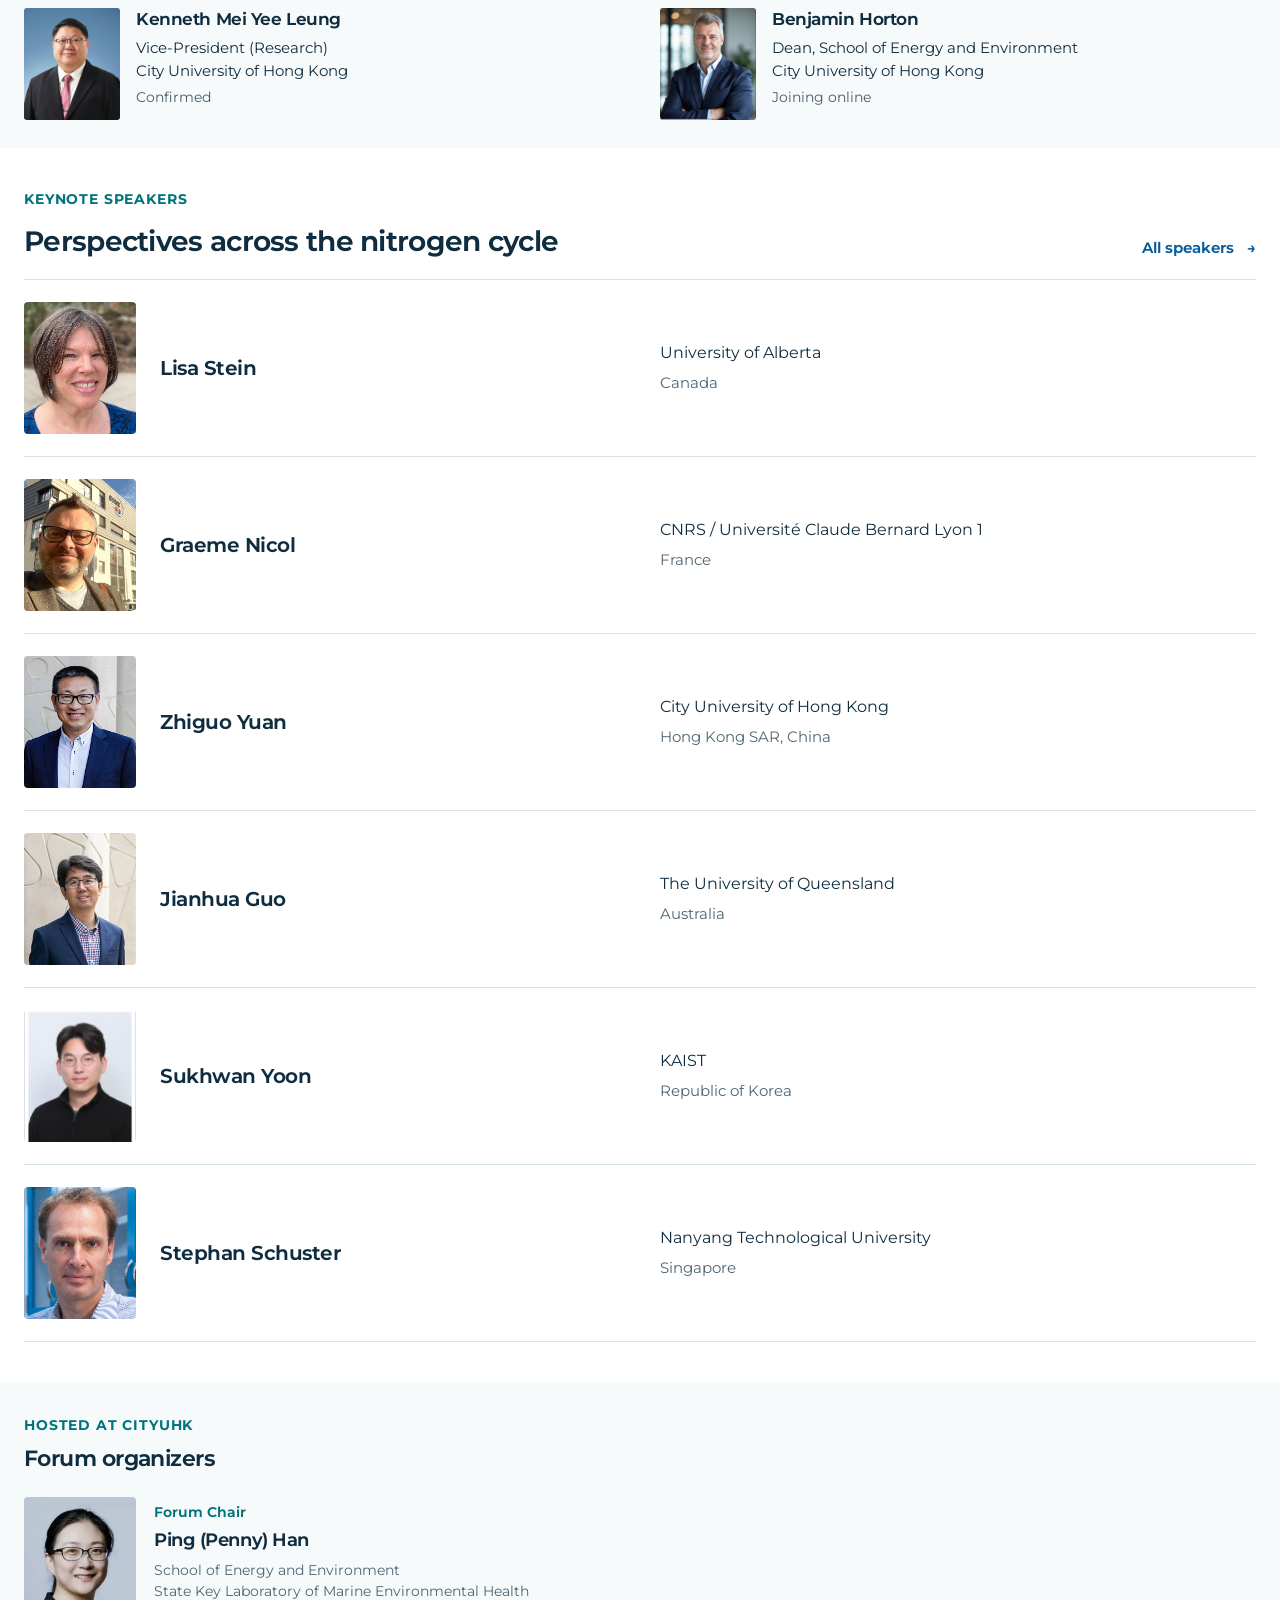
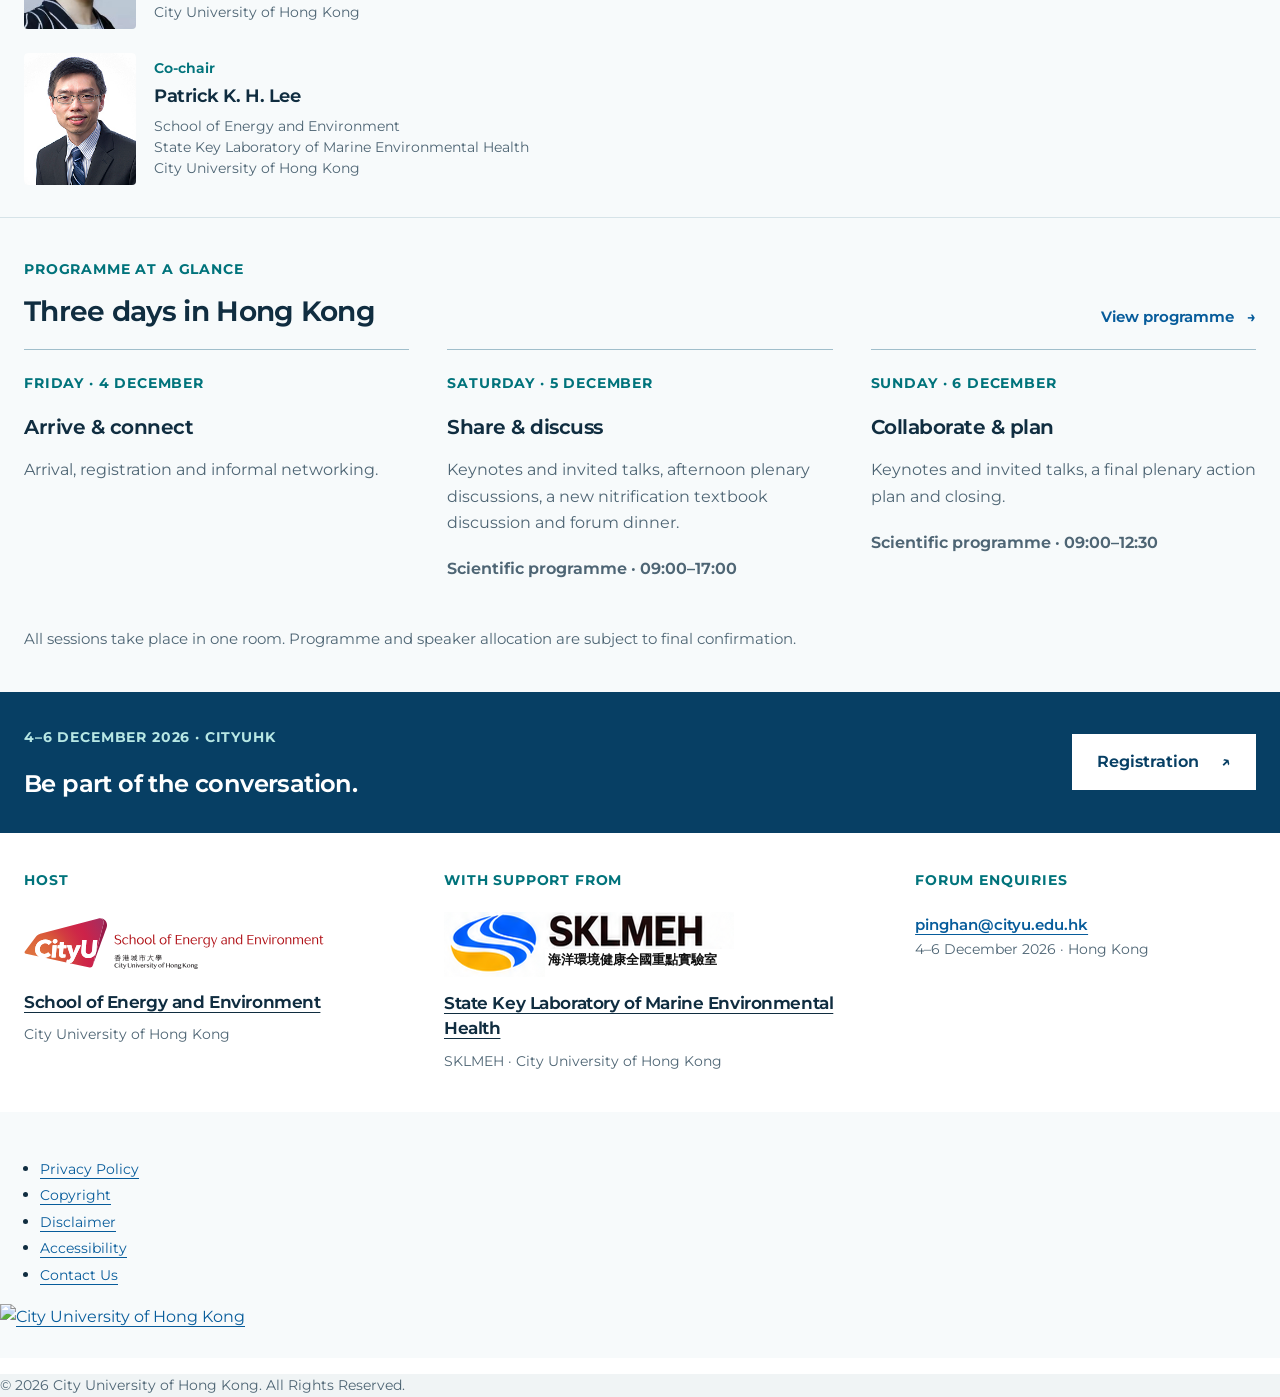
==== commit 14ea5ecc: "Add files via upload" ====
--- a/index.html
+++ b/index.html
@@ -21,7 +21,7 @@
 <link rel="stylesheet" href="https://template.cityu.edu.hk/template/v3/css/cityu.base.css">
 
 <!-- Place your custom CSS here -->
-<link rel="stylesheet" href="css/custom.css?v=20261122-organizers">
+<link rel="stylesheet" href="css/custom.css?v=20261122-chair-portraits">
 <title>1st ICoN-Asia Forum 2026 | CityUHK</title><meta name="description" content="Join the 1st ICoN-Asia Forum at CityUHK, 4–6 December 2026. Nitrification science, nitrogen-cycle research and Asia-Pacific collaboration."><meta name="author" content="School of Energy and Environment, City University of Hong Kong"><meta name="theme-color" content="#073f64"><meta property="og:title" content="1st ICoN-Asia Forum 2026 | CityUHK"><meta property="og:description" content="Join the 1st ICoN-Asia Forum at CityUHK, 4–6 December 2026. Nitrification science, nitrogen-cycle research and Asia-Pacific collaboration."><meta property="og:type" content="website"></head><body class="cityu-template-3 cityu-template-3-0 cityu-base-layout cityu-base-style cityu-theme-blue theme-color-blue forum-site"><a class="skip-link" href="#main-content">Skip to main content</a>
 <!-- Header -->
 <header class="cityu-header header-color-default">
@@ -85,7 +85,7 @@
 <section class="forum-section opening-section" aria-labelledby="opening-remarks"><div class="forum-container"><h2 id="opening-remarks">Opening remarks</h2><div class="opening-speakers"><article class="opening-speaker"><img class="opening-portrait" src="img/people/kenneth-leung-portrait.png" alt="Kenneth Mei Yee Leung" width="96" height="112" loading="lazy" decoding="async"><div><h3><a class="person-profile" href="https://www.cityu.edu.hk/en/chem/people/academic-staff/myleung">Kenneth Mei Yee Leung</a></h3><p>Vice-President (Research)<br>City University of Hong Kong</p><p class="opening-mode">Confirmed</p></div></article><article class="opening-speaker"><img class="opening-portrait" src="img/people/benjamin-horton-portrait.jpg" alt="Benjamin Horton" width="96" height="112" loading="lazy" decoding="async"><div><h3><a class="person-profile" href="https://www.cityu.edu.hk/see/people/prof-benjamin-horton">Benjamin Horton</a></h3><p>Dean, School of Energy and Environment<br>City University of Hong Kong</p><p class="opening-mode">Joining online</p></div></article></div></div></section>
 <section class="forum-section"><div class="forum-container"><div class="section-title-row"><div><p class="eyebrow">Keynote speakers</p><h2>Perspectives across the nitrogen cycle</h2></div><a class="text-link" href="speakers.htm">All speakers <span aria-hidden="true">→</span></a></div><div class="speaker-list"><article class="speaker-row"><img class="person-portrait speaker-portrait" src="img/people/lisa-stein.jpg" alt="Lisa Stein" width="112" height="132" loading="lazy" decoding="async"><h3><a class="person-profile" href="https://apps.ualberta.ca/directory/person/stein1">Lisa Stein</a></h3><div><p>University of Alberta</p><span>Canada</span></div></article><article class="speaker-row"><img class="person-portrait speaker-portrait" src="img/people/graeme-nicol.jpg" alt="Graeme Nicol" width="112" height="132" loading="lazy" decoding="async"><h3><a class="person-profile" href="https://soilmicrobes.fr/team/">Graeme Nicol</a></h3><div><p>CNRS / Université Claude Bernard Lyon 1</p><span>France</span></div></article><article class="speaker-row"><img class="person-portrait speaker-portrait" src="img/people/zhiguo-yuan.jpg" alt="Zhiguo Yuan" width="112" height="132" loading="lazy" decoding="async"><h3><a class="person-profile" href="https://www.cityu.edu.hk/en/see/people/prof-zhiguo-yuan-am">Zhiguo Yuan</a></h3><div><p>City University of Hong Kong</p><span>Hong Kong SAR, China</span></div></article><article class="speaker-row"><img class="person-portrait speaker-portrait" src="img/people/jianhua-guo.jpg" alt="Jianhua Guo" width="112" height="132" loading="lazy" decoding="async"><h3><a class="person-profile" href="https://about.uq.edu.au/experts/3045">Jianhua Guo</a></h3><div><p>The University of Queensland</p><span>Australia</span></div></article><article class="speaker-row"><img class="person-portrait speaker-portrait" src="img/people/sukhwan-yoon.jpg" alt="Sukhwan Yoon" width="112" height="132" loading="lazy" decoding="async"><h3><a class="person-profile" href="https://cee.kaist.ac.kr/boards/view/people_en/58/sc_category/1">Sukhwan Yoon</a></h3><div><p>KAIST</p><span>Republic of Korea</span></div></article><article class="speaker-row"><img class="person-portrait speaker-portrait" src="img/people/stephan-schuster.png" alt="Stephan Schuster" width="112" height="132" loading="lazy" decoding="async"><h3><a class="person-profile" href="https://www.ntu.edu.sg/sbs/Research/lab-pages/stephan-schuster-lab">Stephan Schuster</a></h3><div><p>Nanyang Technological University</p><span>Singapore</span></div></article></div></div></section>
 
-<section class="organizer-strip" aria-labelledby="organizers-title"><div class="forum-container organizer-layout"><div><p class="eyebrow">Hosted at CityUHK</p><h2 id="organizers-title">Forum organizers</h2></div><article class="organizer-card"><img class="person-portrait" src="img/people/ping-han.jpg" alt="Ping (Penny) Han" width="88" height="104" loading="lazy" decoding="async"><div><p class="organizer-role">Forum Chair</p><h3><a class="person-profile" href="https://scholars.cityu.edu.hk/en/persons/pinghan/">Ping (Penny) Han</a></h3><p class="organizer-affiliation">School of Energy and Environment<br>State Key Laboratory of Marine Environmental Health<br>City University of Hong Kong</p></div></article><article class="organizer-card"><img class="person-portrait" src="img/people/patrick-lee.jpg" alt="Patrick K. H. Lee" width="88" height="104" loading="lazy" decoding="async"><div><p class="organizer-role">Co-chair</p><h3><a class="person-profile" href="https://scholars.cityu.edu.hk/en/persons/kwanhlee/">Patrick K. H. Lee</a></h3><p class="organizer-affiliation">School of Energy and Environment<br>State Key Laboratory of Marine Environmental Health<br>City University of Hong Kong</p></div></article></div></section>
+<section class="organizer-strip" aria-labelledby="organizers-title"><div class="forum-container organizer-layout"><div><p class="eyebrow">Hosted at CityUHK</p><h2 id="organizers-title">Forum organizers</h2></div><article class="organizer-card"><img class="person-portrait" src="img/people/ping-han.jpg" alt="Ping (Penny) Han" width="112" height="132" loading="lazy" decoding="async"><div><p class="organizer-role">Forum Chair</p><h3><a class="person-profile" href="https://scholars.cityu.edu.hk/en/persons/pinghan/">Ping (Penny) Han</a></h3><p class="organizer-affiliation">School of Energy and Environment<br>State Key Laboratory of Marine Environmental Health<br>City University of Hong Kong</p></div></article><article class="organizer-card"><img class="person-portrait" src="img/people/patrick-lee.jpg" alt="Patrick K. H. Lee" width="112" height="132" loading="lazy" decoding="async"><div><p class="organizer-role">Co-chair</p><h3><a class="person-profile" href="https://scholars.cityu.edu.hk/en/persons/kwanhlee/">Patrick K. H. Lee</a></h3><p class="organizer-affiliation">School of Energy and Environment<br>State Key Laboratory of Marine Environmental Health<br>City University of Hong Kong</p></div></article></div></section>
 <section class="forum-section programme-summary"><div class="forum-container"><div class="section-title-row"><div><p class="eyebrow">Programme at a glance</p><h2>Three days in Hong Kong</h2></div><a class="text-link" href="programme.htm">View programme <span aria-hidden="true">→</span></a></div><div class="days-grid"><article><p class="day-label">Friday · 4 December</p><h3>Arrive &amp; connect</h3><p>Arrival, registration and informal networking.</p></article><article><p class="day-label">Saturday · 5 December</p><h3>Share &amp; discuss</h3><p>Keynotes and invited talks, afternoon plenary discussions, a new nitrification textbook discussion and forum dinner.</p><p class="time-note">Scientific programme · 09:00–17:00</p></article><article><p class="day-label">Sunday · 6 December</p><h3>Collaborate &amp; plan</h3><p>Keynotes and invited talks, a final plenary action plan and closing.</p><p class="time-note">Scientific programme · 09:00–12:30</p></article></div><p class="subtle-note">All sessions take place in one room. Programme and speaker allocation are subject to final confirmation.</p></div></section><section class="join-band"><div class="forum-container join-inner"><div><p class="eyebrow">4–6 December 2026 · CityUHK</p><h2>Be part of the conversation.</h2></div><a class="forum-button light" href="registration.htm">Registration <span aria-hidden="true">↗</span></a></div></section></div></main></div>
 <footer class="cityu-footer footer-color-default forum-footer"><div class="forum-container forum-footer-top"><div><p class="eyebrow">Host</p><a class="footer-partner-logo" href="https://www.cityu.edu.hk/see/home.aspx"><img src="img/logos/see-logo.svg" alt="School of Energy and Environment, City University of Hong Kong" width="300" height="60" loading="lazy" decoding="async"></a><h2><a href="https://www.cityu.edu.hk/see/home.aspx">School of Energy and Environment</a></h2><p>City University of Hong Kong</p></div><div><p class="eyebrow">With support from</p><a class="footer-partner-logo footer-lab-logo" href="https://www.cityu.edu.hk/sklmeh/" aria-label="State Key Laboratory of Marine Environmental Health"><span class="poster-lab-logo" role="img" aria-label="SKLMEH · 海洋環境健康全國重點實驗室"><img src="downloads/icon-asia-forum-poster.png" alt="" width="1122" height="1402" loading="lazy" decoding="async" aria-hidden="true"><span class="lab-name-zh" lang="zh-Hant">海洋環境健康全國重點實驗室</span></span></a><h2><a href="https://www.cityu.edu.hk/sklmeh/">State Key Laboratory of Marine Environmental Health</a></h2><p>SKLMEH · City University of Hong Kong</p></div><div class="footer-contact"><p class="eyebrow">Forum enquiries</p><a href="mailto:pinghan@cityu.edu.hk">pinghan@cityu.edu.hk</a><p>4–6 December 2026 · Hong Kong</p></div></div><div class="cityu-footer-main"><div class="cityu-footer-main-inner container-xxl">
 <!-- Footer Links -->
--- a/css/custom.css
+++ b/css/custom.css
@@ -107,7 +107,7 @@
 body.forum-site .organizer-layout .eyebrow{margin-bottom:8px!important}
 body.forum-site .organizer-layout h2{font-size:1.375rem;margin:0}
 body.forum-site .organizer-card{display:flex;align-items:center;gap:18px;min-width:0}
-body.forum-site .organizer-card .person-portrait{width:88px;height:104px;flex:0 0 88px}
+body.forum-site .organizer-card .person-portrait{width:112px;height:132px;flex:0 0 112px}
 body.forum-site .organizer-card h3{font-size:1.125rem;margin:0 0 7px;line-height:1.4}
 body.forum-site .organizer-role{font-size:.875rem;font-weight:650;color:var(--forum-teal);margin:0 0 5px;line-height:1.4}
 body.forum-site .organizer-affiliation{font-size:.875rem;color:var(--forum-muted);line-height:1.5;margin:0}
@@ -115,13 +115,13 @@
 @media(max-width:800px){
  body.forum-site .speaker-row{grid-template-columns:96px 1fr;gap:5px 18px;align-items:start}
  body.forum-site .speaker-portrait{width:96px;height:112px;grid-column:1;grid-row:1/3}
+ body.forum-site .organizer-card .person-portrait{width:96px;height:112px;flex-basis:96px}
  body.forum-site .speaker-row h2,body.forum-site .speaker-row h3{grid-column:2;margin-top:2px}
  body.forum-site .speaker-row>div:last-child{grid-column:2}
 }
 @media(max-width:620px){
  body.forum-site .organizer-layout{grid-template-columns:1fr;gap:22px}
  body.forum-site .organizer-strip{padding:26px 0}
- body.forum-site .organizer-card .person-portrait{width:80px;height:96px;flex-basis:80px}
 }
 
 /* Linked laboratory affiliation and closer section spacing. */
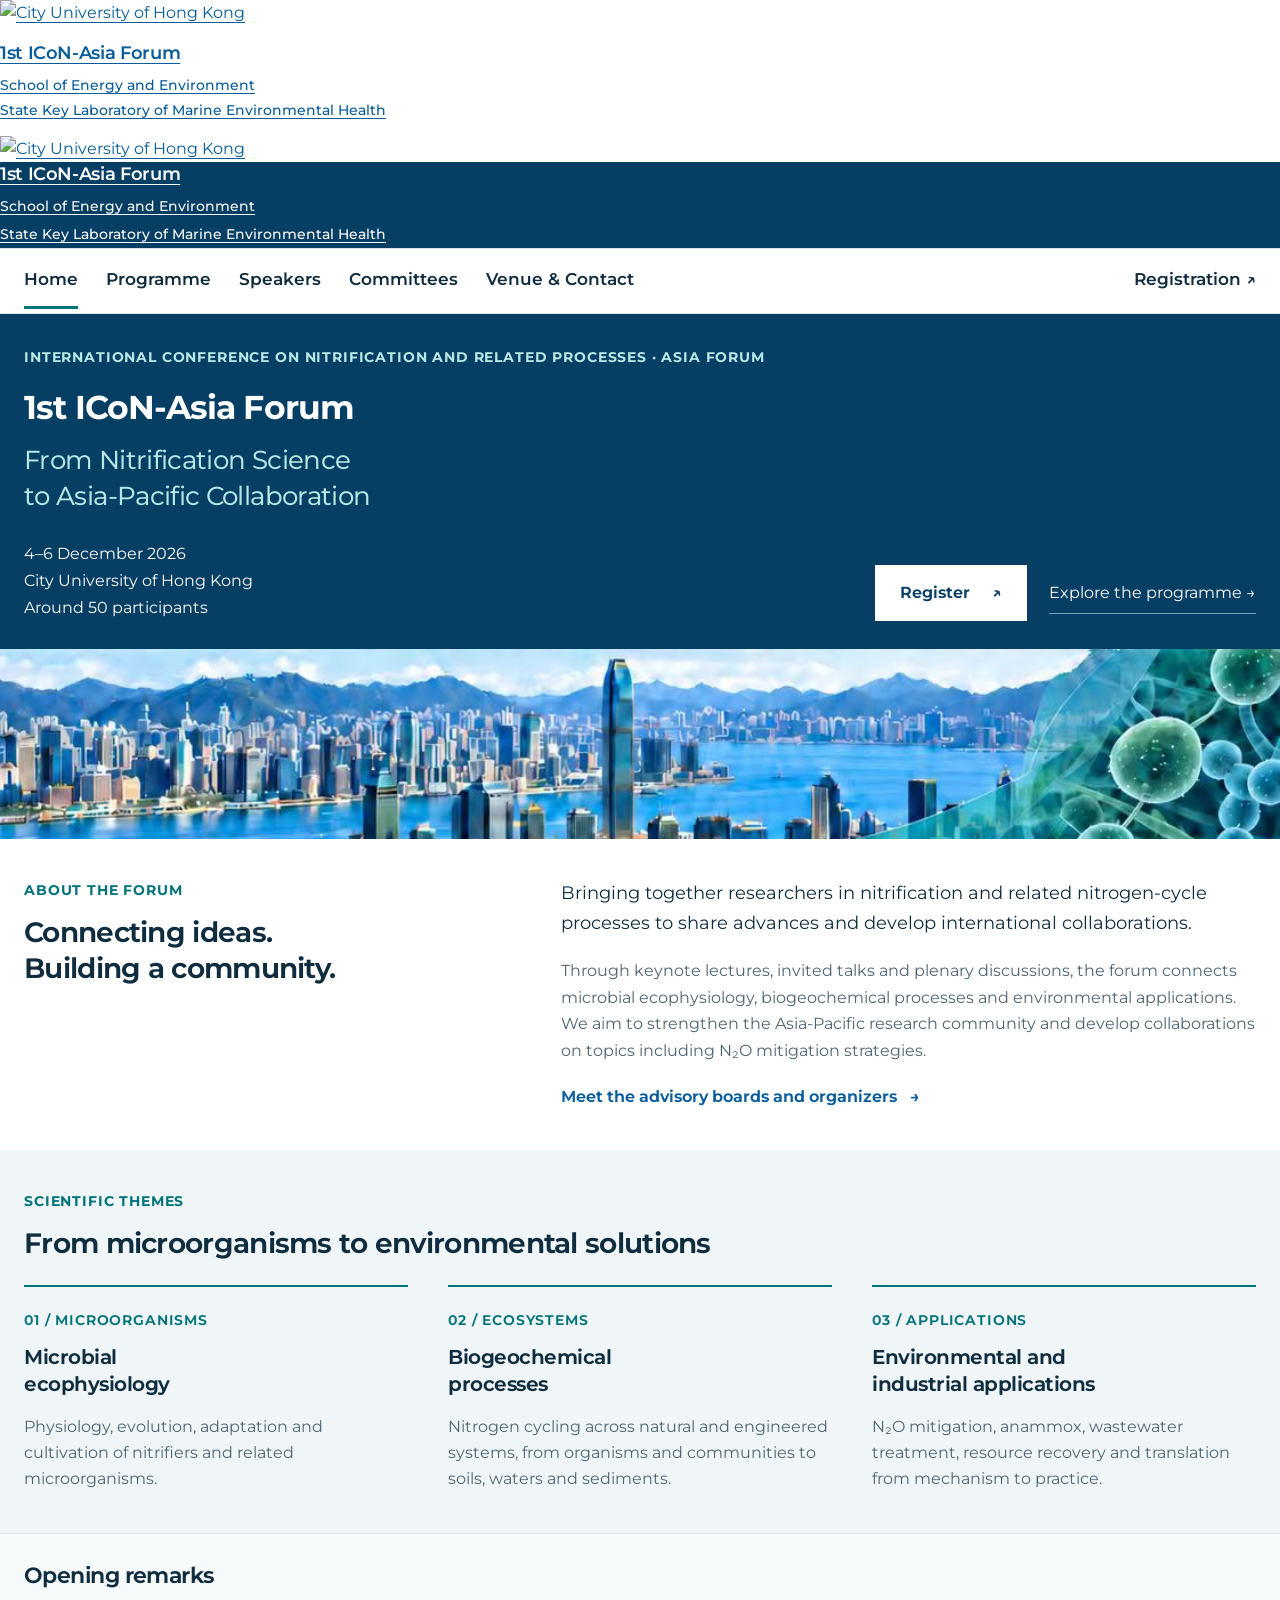
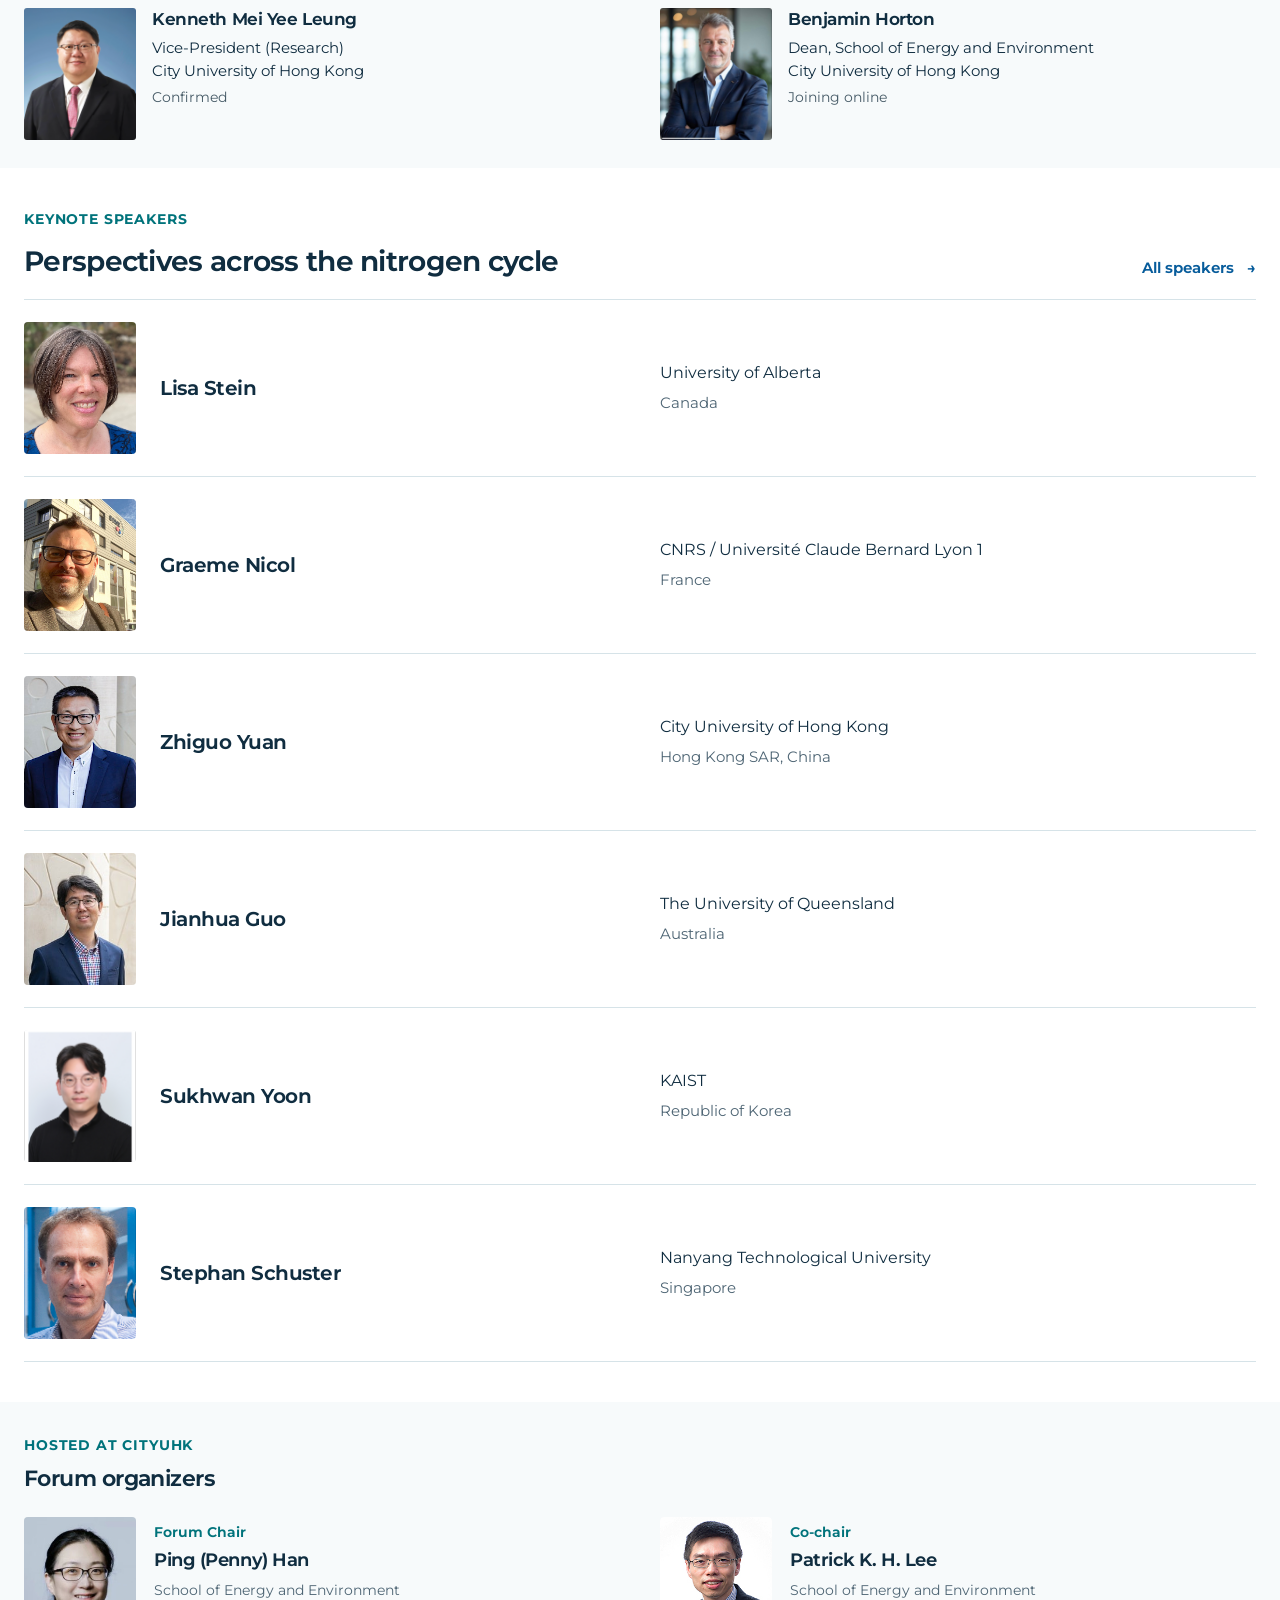
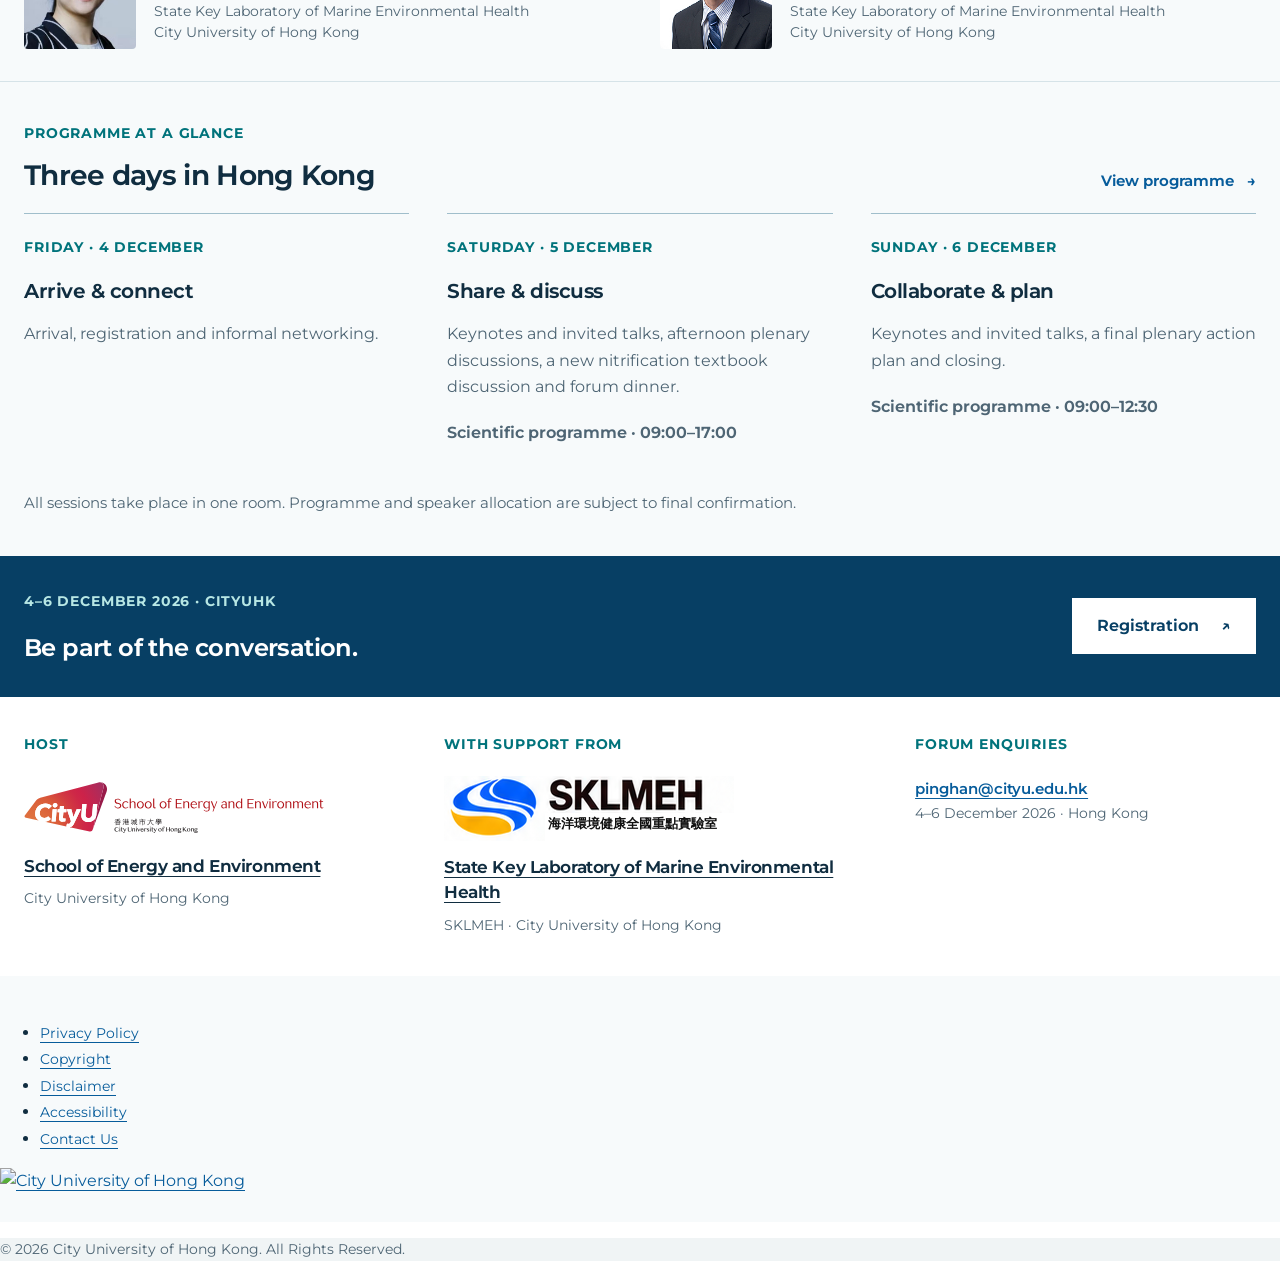
==== commit e93530c4: "Add files via upload" ====
--- a/index.html
+++ b/index.html
@@ -21,7 +21,7 @@
 <link rel="stylesheet" href="https://template.cityu.edu.hk/template/v3/css/cityu.base.css">
 
 <!-- Place your custom CSS here -->
-<link rel="stylesheet" href="css/custom.css?v=20261122-chair-portraits">
+<link rel="stylesheet" href="css/custom.css?v=20261122-organizer-row-opening">
 <title>1st ICoN-Asia Forum 2026 | CityUHK</title><meta name="description" content="Join the 1st ICoN-Asia Forum at CityUHK, 4–6 December 2026. Nitrification science, nitrogen-cycle research and Asia-Pacific collaboration."><meta name="author" content="School of Energy and Environment, City University of Hong Kong"><meta name="theme-color" content="#073f64"><meta property="og:title" content="1st ICoN-Asia Forum 2026 | CityUHK"><meta property="og:description" content="Join the 1st ICoN-Asia Forum at CityUHK, 4–6 December 2026. Nitrification science, nitrogen-cycle research and Asia-Pacific collaboration."><meta property="og:type" content="website"></head><body class="cityu-template-3 cityu-template-3-0 cityu-base-layout cityu-base-style cityu-theme-blue theme-color-blue forum-site"><a class="skip-link" href="#main-content">Skip to main content</a>
 <!-- Header -->
 <header class="cityu-header header-color-default">
@@ -82,7 +82,7 @@
 <div class="cityu"><main class="cityu-main" id="main-content" tabindex="-1"><div class="cityu-main-inner"><section class="forum-hero"><div class="forum-container hero-content"><p class="eyebrow">International Conference on Nitrification and Related Processes · Asia Forum</p><h1>1st ICoN-Asia Forum</h1><p class="hero-tagline">From Nitrification Science<br>to Asia-Pacific Collaboration</p><div class="hero-bottom"><p class="hero-details"><span>4–6 December 2026</span><span>City University of Hong Kong</span><span>Around 50 participants</span></p><div class="hero-actions"><a class="forum-button light" href="registration.htm">Register <span aria-hidden="true">↗</span></a><a class="hero-text-link" href="programme.htm">Explore the programme <span aria-hidden="true">→</span></a></div></div></div><div class="harbour-strip" role="img" aria-label="Hong Kong harbour skyline and microbial imagery from the forum poster"><img src="img/forum-banner-poster-v4.jpg" alt="" width="1122" height="1402" fetchpriority="high"></div></section>
 <section class="forum-section"><div class="forum-container intro-grid"><div><p class="eyebrow">About the forum</p><h2>Connecting ideas.<br>Building a community.</h2></div><div class="intro-copy"><p class="lead-text">Bringing together researchers in nitrification and related nitrogen-cycle processes to share advances and develop international collaborations.</p><p>Through keynote lectures, invited talks and plenary discussions, the forum connects microbial ecophysiology, biogeochemical processes and environmental applications. We aim to strengthen the Asia-Pacific research community and develop collaborations on topics including N₂O mitigation strategies.</p><a class="text-link" href="committees.htm">Meet the advisory boards and organizers <span aria-hidden="true">→</span></a></div></div></section>
 <section class="forum-section theme-section"><div class="forum-container"><p class="eyebrow">Scientific themes</p><h2>From microorganisms to environmental solutions</h2><div class="theme-grid"><article><span class="theme-index">01 / Microorganisms</span><h3>Microbial<br> ecophysiology</h3><p>Physiology, evolution, adaptation and cultivation of nitrifiers and related microorganisms.</p></article><article><span class="theme-index">02 / Ecosystems</span><h3>Biogeochemical<br> processes</h3><p>Nitrogen cycling across natural and engineered systems, from organisms and communities to soils, waters and sediments.</p></article><article><span class="theme-index">03 / Applications</span><h3>Environmental and<br> industrial applications</h3><p>N₂O mitigation, anammox, wastewater treatment, resource recovery and translation from mechanism to practice.</p></article></div></div></section>
-<section class="forum-section opening-section" aria-labelledby="opening-remarks"><div class="forum-container"><h2 id="opening-remarks">Opening remarks</h2><div class="opening-speakers"><article class="opening-speaker"><img class="opening-portrait" src="img/people/kenneth-leung-portrait.png" alt="Kenneth Mei Yee Leung" width="96" height="112" loading="lazy" decoding="async"><div><h3><a class="person-profile" href="https://www.cityu.edu.hk/en/chem/people/academic-staff/myleung">Kenneth Mei Yee Leung</a></h3><p>Vice-President (Research)<br>City University of Hong Kong</p><p class="opening-mode">Confirmed</p></div></article><article class="opening-speaker"><img class="opening-portrait" src="img/people/benjamin-horton-portrait.jpg" alt="Benjamin Horton" width="96" height="112" loading="lazy" decoding="async"><div><h3><a class="person-profile" href="https://www.cityu.edu.hk/see/people/prof-benjamin-horton">Benjamin Horton</a></h3><p>Dean, School of Energy and Environment<br>City University of Hong Kong</p><p class="opening-mode">Joining online</p></div></article></div></div></section>
+<section class="forum-section opening-section" aria-labelledby="opening-remarks"><div class="forum-container"><h2 id="opening-remarks">Opening remarks</h2><div class="opening-speakers"><article class="opening-speaker"><img class="opening-portrait" src="img/people/kenneth-leung-portrait.png" alt="Kenneth Mei Yee Leung" width="112" height="132" loading="lazy" decoding="async"><div><h3><a class="person-profile" href="https://www.cityu.edu.hk/en/chem/people/academic-staff/myleung">Kenneth Mei Yee Leung</a></h3><p>Vice-President (Research)<br>City University of Hong Kong</p><p class="opening-mode">Confirmed</p></div></article><article class="opening-speaker"><img class="opening-portrait" src="img/people/benjamin-horton-portrait.jpg" alt="Benjamin Horton" width="112" height="132" loading="lazy" decoding="async"><div><h3><a class="person-profile" href="https://www.cityu.edu.hk/see/people/prof-benjamin-horton">Benjamin Horton</a></h3><p>Dean, School of Energy and Environment<br>City University of Hong Kong</p><p class="opening-mode">Joining online</p></div></article></div></div></section>
 <section class="forum-section"><div class="forum-container"><div class="section-title-row"><div><p class="eyebrow">Keynote speakers</p><h2>Perspectives across the nitrogen cycle</h2></div><a class="text-link" href="speakers.htm">All speakers <span aria-hidden="true">→</span></a></div><div class="speaker-list"><article class="speaker-row"><img class="person-portrait speaker-portrait" src="img/people/lisa-stein.jpg" alt="Lisa Stein" width="112" height="132" loading="lazy" decoding="async"><h3><a class="person-profile" href="https://apps.ualberta.ca/directory/person/stein1">Lisa Stein</a></h3><div><p>University of Alberta</p><span>Canada</span></div></article><article class="speaker-row"><img class="person-portrait speaker-portrait" src="img/people/graeme-nicol.jpg" alt="Graeme Nicol" width="112" height="132" loading="lazy" decoding="async"><h3><a class="person-profile" href="https://soilmicrobes.fr/team/">Graeme Nicol</a></h3><div><p>CNRS / Université Claude Bernard Lyon 1</p><span>France</span></div></article><article class="speaker-row"><img class="person-portrait speaker-portrait" src="img/people/zhiguo-yuan.jpg" alt="Zhiguo Yuan" width="112" height="132" loading="lazy" decoding="async"><h3><a class="person-profile" href="https://www.cityu.edu.hk/en/see/people/prof-zhiguo-yuan-am">Zhiguo Yuan</a></h3><div><p>City University of Hong Kong</p><span>Hong Kong SAR, China</span></div></article><article class="speaker-row"><img class="person-portrait speaker-portrait" src="img/people/jianhua-guo.jpg" alt="Jianhua Guo" width="112" height="132" loading="lazy" decoding="async"><h3><a class="person-profile" href="https://about.uq.edu.au/experts/3045">Jianhua Guo</a></h3><div><p>The University of Queensland</p><span>Australia</span></div></article><article class="speaker-row"><img class="person-portrait speaker-portrait" src="img/people/sukhwan-yoon.jpg" alt="Sukhwan Yoon" width="112" height="132" loading="lazy" decoding="async"><h3><a class="person-profile" href="https://cee.kaist.ac.kr/boards/view/people_en/58/sc_category/1">Sukhwan Yoon</a></h3><div><p>KAIST</p><span>Republic of Korea</span></div></article><article class="speaker-row"><img class="person-portrait speaker-portrait" src="img/people/stephan-schuster.png" alt="Stephan Schuster" width="112" height="132" loading="lazy" decoding="async"><h3><a class="person-profile" href="https://www.ntu.edu.sg/sbs/Research/lab-pages/stephan-schuster-lab">Stephan Schuster</a></h3><div><p>Nanyang Technological University</p><span>Singapore</span></div></article></div></div></section>
 
 <section class="organizer-strip" aria-labelledby="organizers-title"><div class="forum-container organizer-layout"><div><p class="eyebrow">Hosted at CityUHK</p><h2 id="organizers-title">Forum organizers</h2></div><article class="organizer-card"><img class="person-portrait" src="img/people/ping-han.jpg" alt="Ping (Penny) Han" width="112" height="132" loading="lazy" decoding="async"><div><p class="organizer-role">Forum Chair</p><h3><a class="person-profile" href="https://scholars.cityu.edu.hk/en/persons/pinghan/">Ping (Penny) Han</a></h3><p class="organizer-affiliation">School of Energy and Environment<br>State Key Laboratory of Marine Environmental Health<br>City University of Hong Kong</p></div></article><article class="organizer-card"><img class="person-portrait" src="img/people/patrick-lee.jpg" alt="Patrick K. H. Lee" width="112" height="132" loading="lazy" decoding="async"><div><p class="organizer-role">Co-chair</p><h3><a class="person-profile" href="https://scholars.cityu.edu.hk/en/persons/kwanhlee/">Patrick K. H. Lee</a></h3><p class="organizer-affiliation">School of Energy and Environment<br>State Key Laboratory of Marine Environmental Health<br>City University of Hong Kong</p></div></article></div></section>
--- a/css/custom.css
+++ b/css/custom.css
@@ -103,7 +103,8 @@
 body.forum-site .speaker-portrait{width:112px;height:132px}
 body.forum-site .speaker-row{grid-template-columns:112px 1fr 1.25fr;gap:24px;padding:22px 0}
 body.forum-site .organizer-strip{padding:32px 0;border-bottom:1px solid var(--forum-line);background:#f7fafb}
-body.forum-site .organizer-layout{display:grid;grid-template-columns:minmax(0,1fr);gap:24px;align-items:start}
+body.forum-site .organizer-layout{display:grid;grid-template-columns:repeat(2,minmax(0,1fr));gap:24px 40px;align-items:start}
+body.forum-site .organizer-layout>div:first-child{grid-column:1/-1}
 body.forum-site .organizer-layout .eyebrow{margin-bottom:8px!important}
 body.forum-site .organizer-layout h2{font-size:1.375rem;margin:0}
 body.forum-site .organizer-card{display:flex;align-items:center;gap:18px;min-width:0}
@@ -111,11 +112,12 @@
 body.forum-site .organizer-card h3{font-size:1.125rem;margin:0 0 7px;line-height:1.4}
 body.forum-site .organizer-role{font-size:.875rem;font-weight:650;color:var(--forum-teal);margin:0 0 5px;line-height:1.4}
 body.forum-site .organizer-affiliation{font-size:.875rem;color:var(--forum-muted);line-height:1.5;margin:0}
-@media(max-width:1100px){body.forum-site .organizer-layout{grid-template-columns:minmax(0,1fr);gap:22px}body.forum-site .organizer-layout>div:first-child{grid-column:1/-1}}
+@media(max-width:1100px){body.forum-site .organizer-layout{gap:22px 30px}}
 @media(max-width:800px){
  body.forum-site .speaker-row{grid-template-columns:96px 1fr;gap:5px 18px;align-items:start}
  body.forum-site .speaker-portrait{width:96px;height:112px;grid-column:1;grid-row:1/3}
  body.forum-site .organizer-card .person-portrait{width:96px;height:112px;flex-basis:96px}
+ body.forum-site .organizer-layout{grid-template-columns:1fr}
  body.forum-site .speaker-row h2,body.forum-site .speaker-row h3{grid-column:2;margin-top:2px}
  body.forum-site .speaker-row>div:last-child{grid-column:2}
 }
@@ -193,7 +195,7 @@
 body.forum-site .opening-section h2{font-size:1.375rem;margin:0 0 20px}
 body.forum-site .opening-speakers{display:grid;grid-template-columns:1fr 1fr;gap:24px 40px}
 body.forum-site .opening-speaker{display:flex;align-items:flex-start;gap:16px;min-width:0}
-body.forum-site .opening-portrait{display:block;flex:0 0 96px;width:96px;height:112px;object-fit:cover;object-position:center 30%;border-radius:3px}
+body.forum-site .opening-portrait{display:block;flex:0 0 112px;width:112px;height:132px;object-fit:cover;object-position:center 30%;border-radius:3px}
 body.forum-site #opening-remarks{scroll-margin-top:100px}
 body.forum-site .opening-speaker h3{font-size:1.0625rem;line-height:1.4;margin:0 0 5px}
 body.forum-site .opening-speaker p{font-size:.9375rem;line-height:1.5;margin:0}
@@ -206,7 +208,7 @@
 @media(max-width:610px){body.forum-site .harbour-strip img{left:auto;right:0;transform:translateY(-13.55%)}}
 @media(max-width:800px){body.forum-site #opening-remarks{scroll-margin-top:280px}}
 
-@media(max-width:800px){body.forum-site .opening-portrait{flex-basis:80px;width:80px;height:96px}}
+@media(max-width:800px){body.forum-site .opening-portrait{flex-basis:96px;width:96px;height:112px}}
 
 /* Concise, linked advisory-board profiles. */
 body.forum-site .board-grid{gap:48px;margin-top:28px}
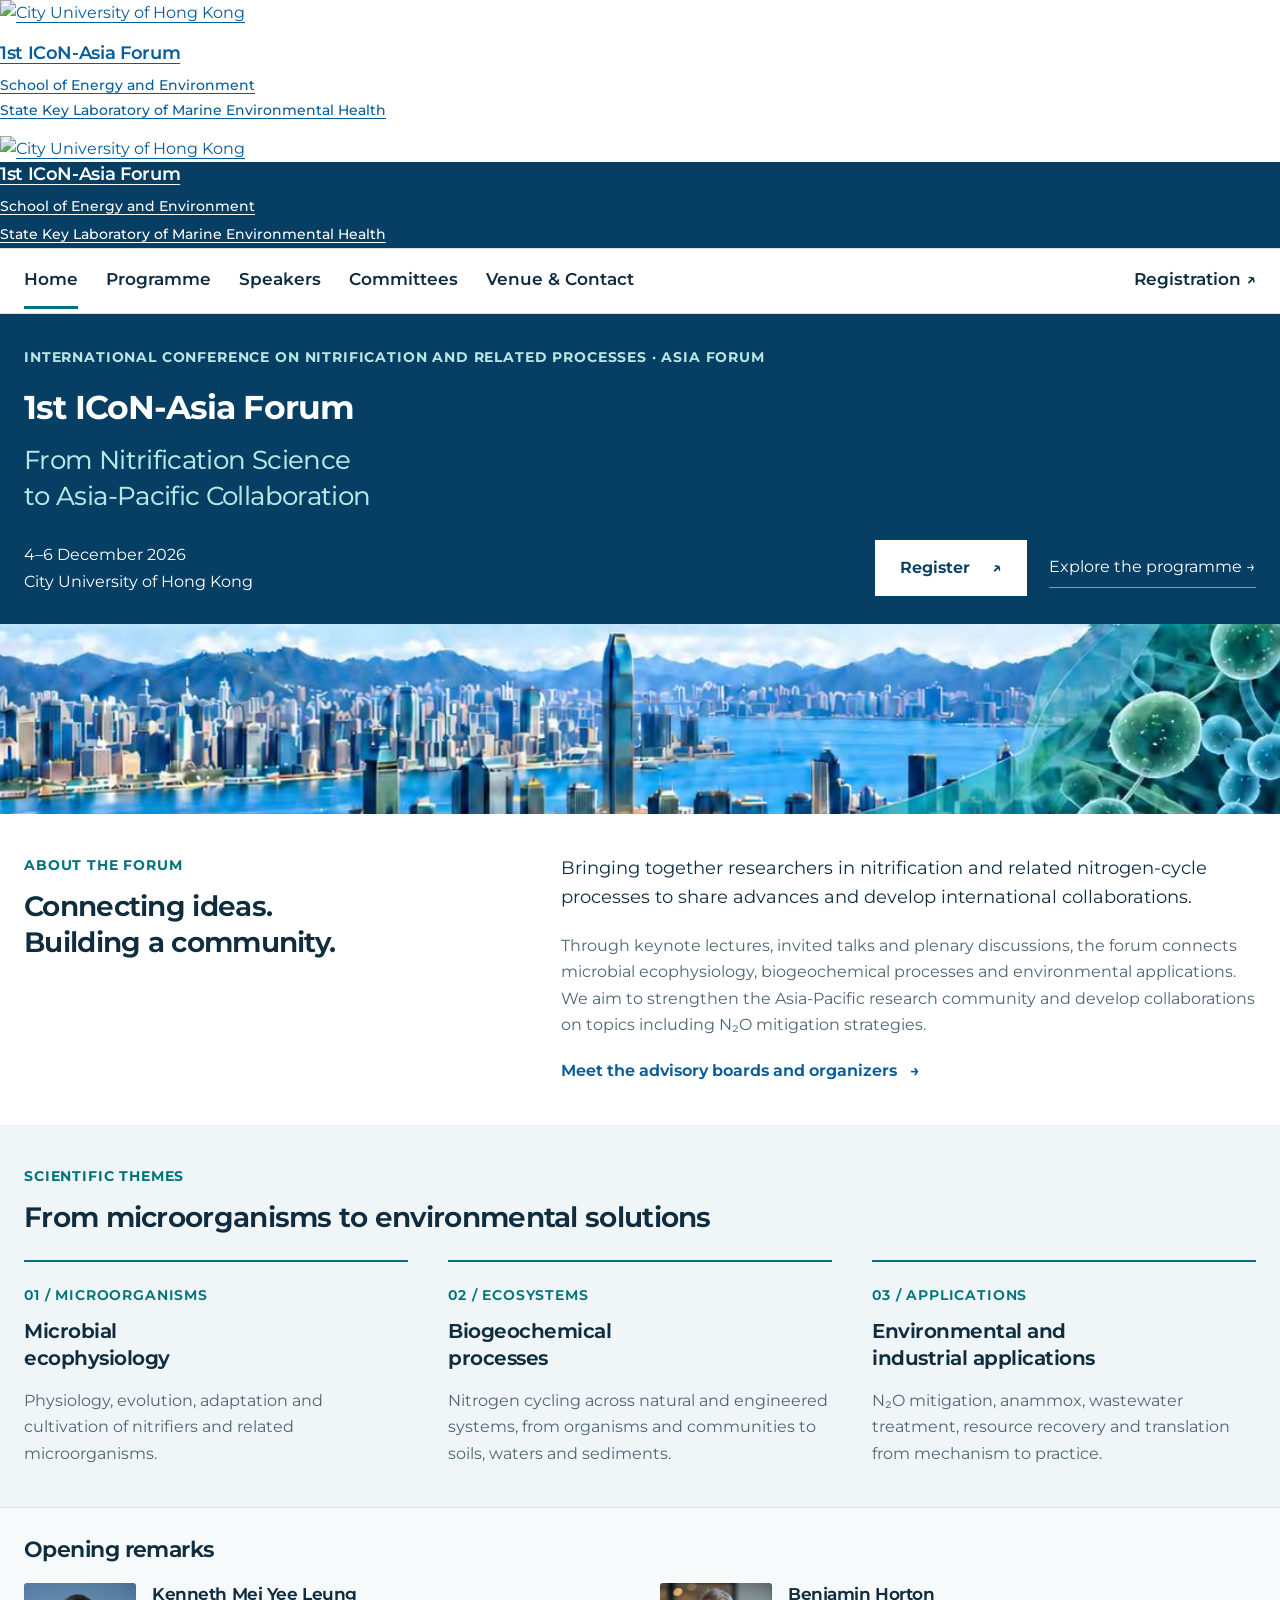
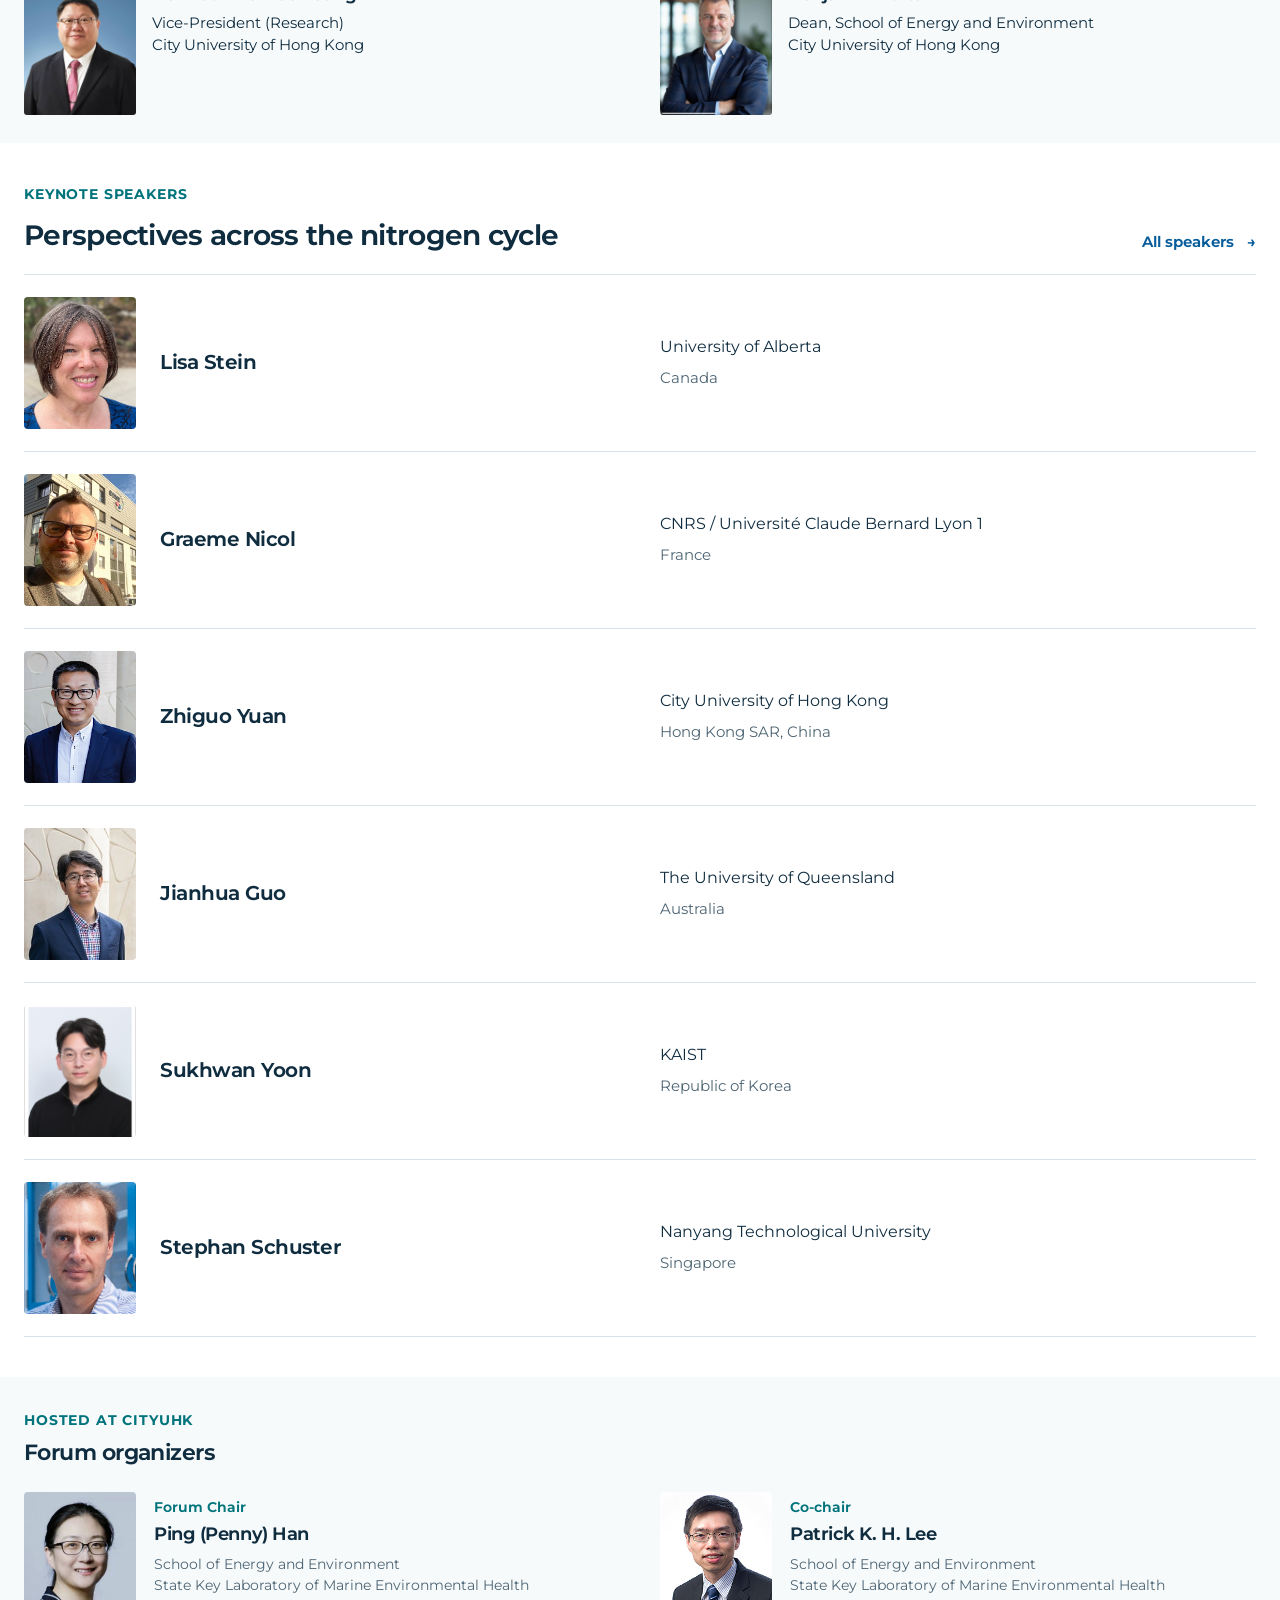
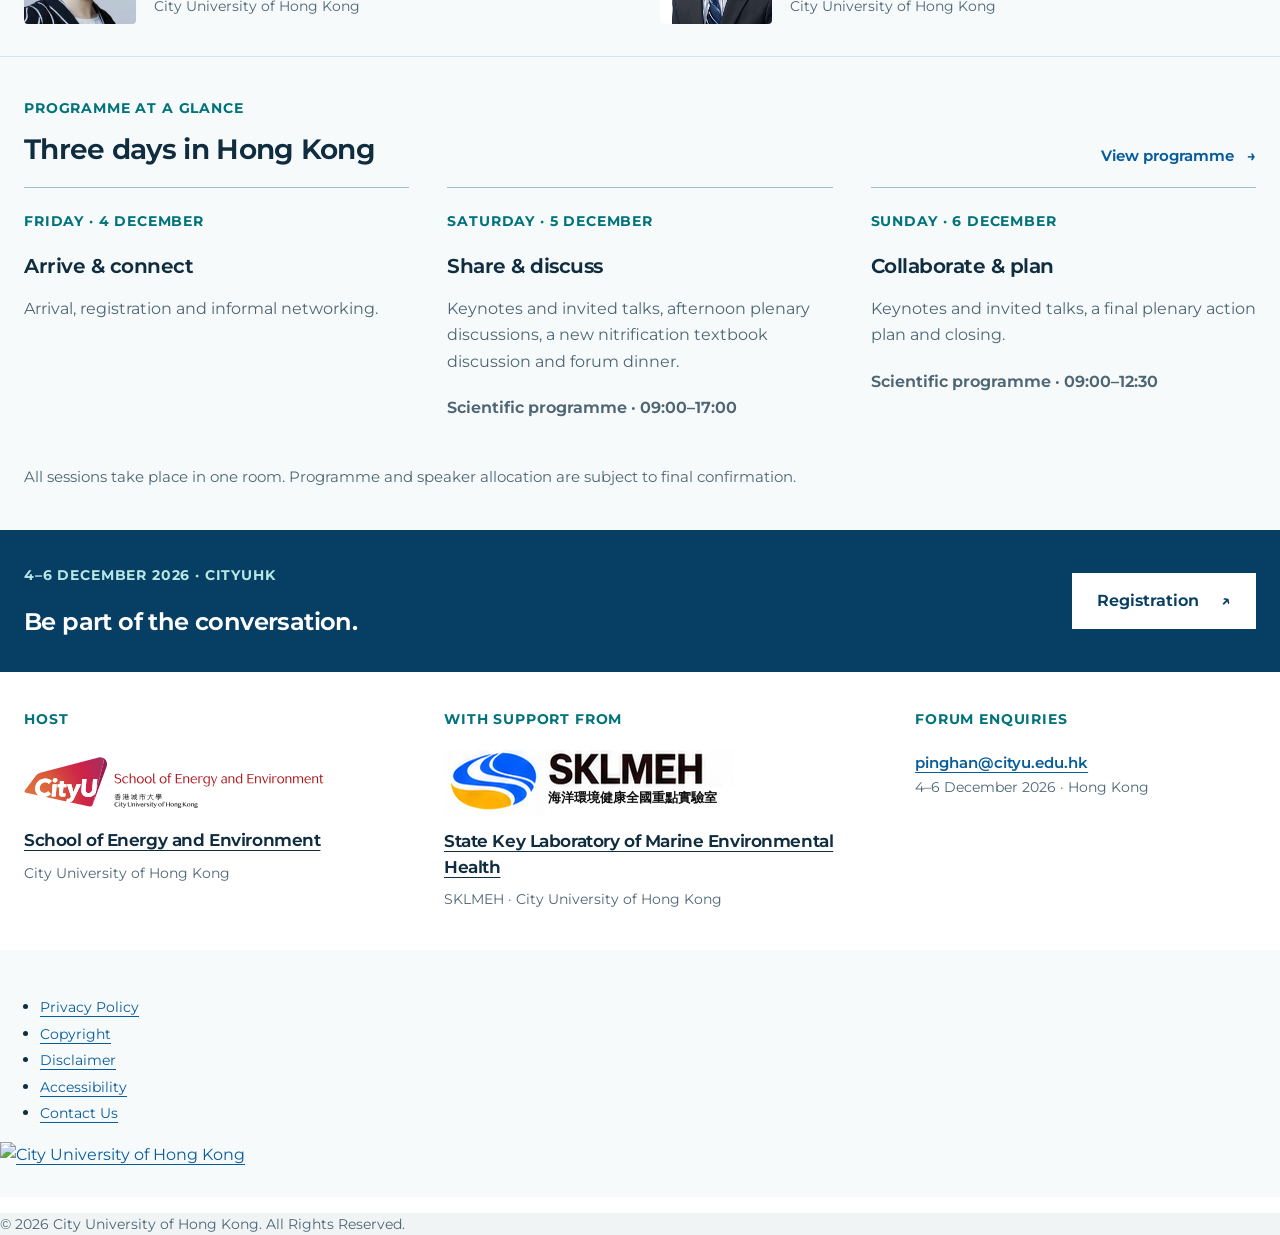
==== commit 5e73196d: "Remove participant count and opening-speaker status labels Remove the participant count from both ho" ====
--- a/index.html
+++ b/index.html
@@ -79,10 +79,10 @@
 
 </div></div></nav>
 
-<div class="cityu"><main class="cityu-main" id="main-content" tabindex="-1"><div class="cityu-main-inner"><section class="forum-hero"><div class="forum-container hero-content"><p class="eyebrow">International Conference on Nitrification and Related Processes · Asia Forum</p><h1>1st ICoN-Asia Forum</h1><p class="hero-tagline">From Nitrification Science<br>to Asia-Pacific Collaboration</p><div class="hero-bottom"><p class="hero-details"><span>4–6 December 2026</span><span>City University of Hong Kong</span><span>Around 50 participants</span></p><div class="hero-actions"><a class="forum-button light" href="registration.htm">Register <span aria-hidden="true">↗</span></a><a class="hero-text-link" href="programme.htm">Explore the programme <span aria-hidden="true">→</span></a></div></div></div><div class="harbour-strip" role="img" aria-label="Hong Kong harbour skyline and microbial imagery from the forum poster"><img src="img/forum-banner-poster-v4.jpg" alt="" width="1122" height="1402" fetchpriority="high"></div></section>
+<div class="cityu"><main class="cityu-main" id="main-content" tabindex="-1"><div class="cityu-main-inner"><section class="forum-hero"><div class="forum-container hero-content"><p class="eyebrow">International Conference on Nitrification and Related Processes · Asia Forum</p><h1>1st ICoN-Asia Forum</h1><p class="hero-tagline">From Nitrification Science<br>to Asia-Pacific Collaboration</p><div class="hero-bottom"><p class="hero-details"><span>4–6 December 2026</span><span>City University of Hong Kong</span></p><div class="hero-actions"><a class="forum-button light" href="registration.htm">Register <span aria-hidden="true">↗</span></a><a class="hero-text-link" href="programme.htm">Explore the programme <span aria-hidden="true">→</span></a></div></div></div><div class="harbour-strip" role="img" aria-label="Hong Kong harbour skyline and microbial imagery from the forum poster"><img src="img/forum-banner-poster-v4.jpg" alt="" width="1122" height="1402" fetchpriority="high"></div></section>
 <section class="forum-section"><div class="forum-container intro-grid"><div><p class="eyebrow">About the forum</p><h2>Connecting ideas.<br>Building a community.</h2></div><div class="intro-copy"><p class="lead-text">Bringing together researchers in nitrification and related nitrogen-cycle processes to share advances and develop international collaborations.</p><p>Through keynote lectures, invited talks and plenary discussions, the forum connects microbial ecophysiology, biogeochemical processes and environmental applications. We aim to strengthen the Asia-Pacific research community and develop collaborations on topics including N₂O mitigation strategies.</p><a class="text-link" href="committees.htm">Meet the advisory boards and organizers <span aria-hidden="true">→</span></a></div></div></section>
 <section class="forum-section theme-section"><div class="forum-container"><p class="eyebrow">Scientific themes</p><h2>From microorganisms to environmental solutions</h2><div class="theme-grid"><article><span class="theme-index">01 / Microorganisms</span><h3>Microbial<br> ecophysiology</h3><p>Physiology, evolution, adaptation and cultivation of nitrifiers and related microorganisms.</p></article><article><span class="theme-index">02 / Ecosystems</span><h3>Biogeochemical<br> processes</h3><p>Nitrogen cycling across natural and engineered systems, from organisms and communities to soils, waters and sediments.</p></article><article><span class="theme-index">03 / Applications</span><h3>Environmental and<br> industrial applications</h3><p>N₂O mitigation, anammox, wastewater treatment, resource recovery and translation from mechanism to practice.</p></article></div></div></section>
-<section class="forum-section opening-section" aria-labelledby="opening-remarks"><div class="forum-container"><h2 id="opening-remarks">Opening remarks</h2><div class="opening-speakers"><article class="opening-speaker"><img class="opening-portrait" src="img/people/kenneth-leung-portrait.png" alt="Kenneth Mei Yee Leung" width="112" height="132" loading="lazy" decoding="async"><div><h3><a class="person-profile" href="https://www.cityu.edu.hk/en/chem/people/academic-staff/myleung">Kenneth Mei Yee Leung</a></h3><p>Vice-President (Research)<br>City University of Hong Kong</p><p class="opening-mode">Confirmed</p></div></article><article class="opening-speaker"><img class="opening-portrait" src="img/people/benjamin-horton-portrait.jpg" alt="Benjamin Horton" width="112" height="132" loading="lazy" decoding="async"><div><h3><a class="person-profile" href="https://www.cityu.edu.hk/see/people/prof-benjamin-horton">Benjamin Horton</a></h3><p>Dean, School of Energy and Environment<br>City University of Hong Kong</p><p class="opening-mode">Joining online</p></div></article></div></div></section>
+<section class="forum-section opening-section" aria-labelledby="opening-remarks"><div class="forum-container"><h2 id="opening-remarks">Opening remarks</h2><div class="opening-speakers"><article class="opening-speaker"><img class="opening-portrait" src="img/people/kenneth-leung-portrait.png" alt="Kenneth Mei Yee Leung" width="112" height="132" loading="lazy" decoding="async"><div><h3><a class="person-profile" href="https://www.cityu.edu.hk/en/chem/people/academic-staff/myleung">Kenneth Mei Yee Leung</a></h3><p>Vice-President (Research)<br>City University of Hong Kong</p></div></article><article class="opening-speaker"><img class="opening-portrait" src="img/people/benjamin-horton-portrait.jpg" alt="Benjamin Horton" width="112" height="132" loading="lazy" decoding="async"><div><h3><a class="person-profile" href="https://www.cityu.edu.hk/see/people/prof-benjamin-horton">Benjamin Horton</a></h3><p>Dean, School of Energy and Environment<br>City University of Hong Kong</p></div></article></div></div></section>
 <section class="forum-section"><div class="forum-container"><div class="section-title-row"><div><p class="eyebrow">Keynote speakers</p><h2>Perspectives across the nitrogen cycle</h2></div><a class="text-link" href="speakers.htm">All speakers <span aria-hidden="true">→</span></a></div><div class="speaker-list"><article class="speaker-row"><img class="person-portrait speaker-portrait" src="img/people/lisa-stein.jpg" alt="Lisa Stein" width="112" height="132" loading="lazy" decoding="async"><h3><a class="person-profile" href="https://apps.ualberta.ca/directory/person/stein1">Lisa Stein</a></h3><div><p>University of Alberta</p><span>Canada</span></div></article><article class="speaker-row"><img class="person-portrait speaker-portrait" src="img/people/graeme-nicol.jpg" alt="Graeme Nicol" width="112" height="132" loading="lazy" decoding="async"><h3><a class="person-profile" href="https://soilmicrobes.fr/team/">Graeme Nicol</a></h3><div><p>CNRS / Université Claude Bernard Lyon 1</p><span>France</span></div></article><article class="speaker-row"><img class="person-portrait speaker-portrait" src="img/people/zhiguo-yuan.jpg" alt="Zhiguo Yuan" width="112" height="132" loading="lazy" decoding="async"><h3><a class="person-profile" href="https://www.cityu.edu.hk/en/see/people/prof-zhiguo-yuan-am">Zhiguo Yuan</a></h3><div><p>City University of Hong Kong</p><span>Hong Kong SAR, China</span></div></article><article class="speaker-row"><img class="person-portrait speaker-portrait" src="img/people/jianhua-guo.jpg" alt="Jianhua Guo" width="112" height="132" loading="lazy" decoding="async"><h3><a class="person-profile" href="https://about.uq.edu.au/experts/3045">Jianhua Guo</a></h3><div><p>The University of Queensland</p><span>Australia</span></div></article><article class="speaker-row"><img class="person-portrait speaker-portrait" src="img/people/sukhwan-yoon.jpg" alt="Sukhwan Yoon" width="112" height="132" loading="lazy" decoding="async"><h3><a class="person-profile" href="https://cee.kaist.ac.kr/boards/view/people_en/58/sc_category/1">Sukhwan Yoon</a></h3><div><p>KAIST</p><span>Republic of Korea</span></div></article><article class="speaker-row"><img class="person-portrait speaker-portrait" src="img/people/stephan-schuster.png" alt="Stephan Schuster" width="112" height="132" loading="lazy" decoding="async"><h3><a class="person-profile" href="https://www.ntu.edu.sg/sbs/Research/lab-pages/stephan-schuster-lab">Stephan Schuster</a></h3><div><p>Nanyang Technological University</p><span>Singapore</span></div></article></div></div></section>
 
 <section class="organizer-strip" aria-labelledby="organizers-title"><div class="forum-container organizer-layout"><div><p class="eyebrow">Hosted at CityUHK</p><h2 id="organizers-title">Forum organizers</h2></div><article class="organizer-card"><img class="person-portrait" src="img/people/ping-han.jpg" alt="Ping (Penny) Han" width="112" height="132" loading="lazy" decoding="async"><div><p class="organizer-role">Forum Chair</p><h3><a class="person-profile" href="https://scholars.cityu.edu.hk/en/persons/pinghan/">Ping (Penny) Han</a></h3><p class="organizer-affiliation">School of Energy and Environment<br>State Key Laboratory of Marine Environmental Health<br>City University of Hong Kong</p></div></article><article class="organizer-card"><img class="person-portrait" src="img/people/patrick-lee.jpg" alt="Patrick K. H. Lee" width="112" height="132" loading="lazy" decoding="async"><div><p class="organizer-role">Co-chair</p><h3><a class="person-profile" href="https://scholars.cityu.edu.hk/en/persons/kwanhlee/">Patrick K. H. Lee</a></h3><p class="organizer-affiliation">School of Energy and Environment<br>State Key Laboratory of Marine Environmental Health<br>City University of Hong Kong</p></div></article></div></section>
